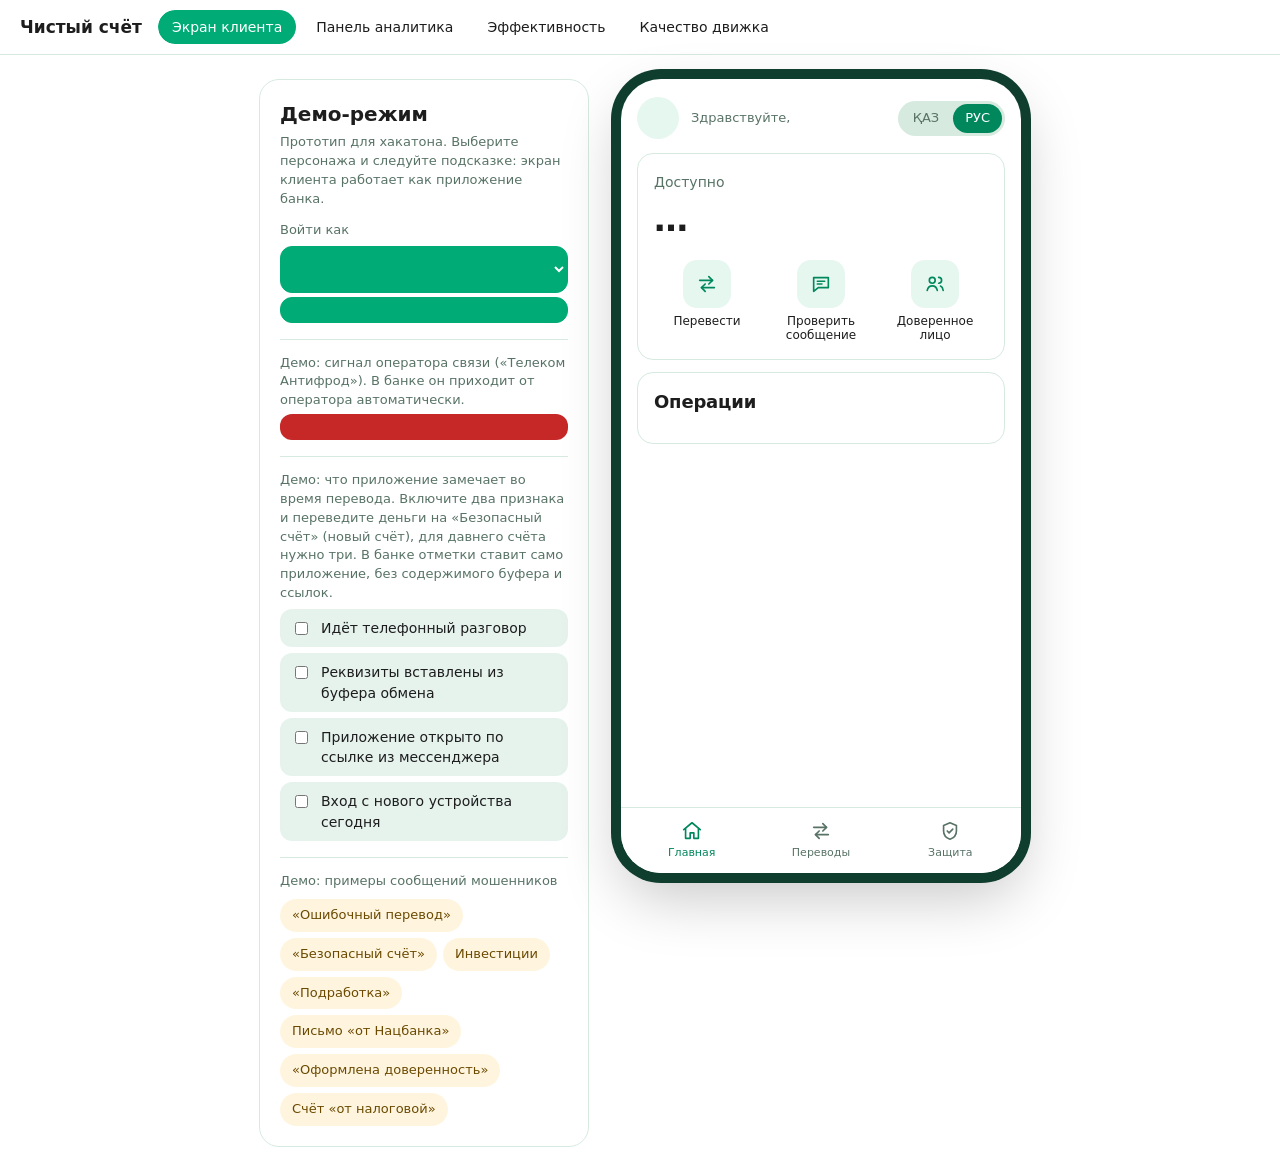
==== app/static/index.html @ 6f81eab6 "Хостинг: фоновое обновление демо-данных, HEAD /, без запроса значка вкладки - Демо-данные обновляютс" ====
<!DOCTYPE html>
<html lang="ru" id="html">
<head>
<meta charset="utf-8">
<meta name="viewport" content="width=device-width, initial-scale=1">
<link rel="icon" href="data:,">
<title>Чистый счёт</title>
<style>
  /* Цвета и формы как в приложении bcc.kz: светлый мятный фон, белые карточки, зелёный акцент. */
  :root { --bg:#fff; --card:#fff; --ink:#1d1d1e; --ink2:#00875c; --muted:#587366; --line:#d6eadf; --fill:#e6f3ed;
          --brand:#00ab75; --brand-ink:#00875c; --brand-bg:#e6f7f0;
          --warn:#c62828; --warn-bg:#fdeeee; --amber:#6b4a00; --amber-bg:#fff5df; --blue:#1f3a8a; --blue-bg:#eef2fd;
          --ok:#00875c; --ok-bg:#e6f7f0; }
  * { box-sizing:border-box; }
  body { margin:0; background:var(--bg); color:var(--ink);
         font:16px/1.45 "Roboto Flex", Roboto, "Segoe UI", system-ui, -apple-system, sans-serif;
         -webkit-font-smoothing:antialiased; }
  .phone { max-width:420px; margin:0 auto; min-height:100vh; padding:12px 16px 32px; }
  header { display:flex; justify-content:space-between; align-items:center; gap:12px; padding:6px 0 10px; }
  header b { font-size:20px; font-weight:700; letter-spacing:-.01em; color:var(--ink); white-space:nowrap; }
  select, input, button { font:inherit; color:inherit; }
  select, input { width:100%; padding:12px 14px; border:1px solid transparent; border-radius:12px; background:var(--fill); }
  select:focus, input:focus, textarea:focus { outline:none; border-color:var(--brand); background:#fff; }
  header select { width:auto; max-width:62%; padding:8px 12px; font-size:14px; font-weight:500; background:#fff; border-radius:20px; }
  .card { background:var(--card); border:1px solid #d6eadf; border-radius:16px; padding:16px; margin-bottom:12px; }
  .balance { font-size:32px; font-weight:700; letter-spacing:-.02em; font-variant-numeric:tabular-nums; margin:2px 0; }
  .muted { color:var(--muted); font-size:14px; }
  h2 { font-size:18px; font-weight:700; margin:0 0 12px; letter-spacing:-.01em; }
  label { display:block; font-size:13px; color:var(--muted); margin:12px 0 6px; }
  button { border:0; border-radius:12px; padding:13px 16px; font-weight:500; cursor:pointer; width:100%; }
  .primary { background:var(--brand); color:#fff; margin-top:14px; }
  .primary:hover { background:#009d6b; }
  .ghost { background:transparent; color:var(--muted); font-weight:500; }
  .row { display:flex; justify-content:space-between; gap:12px; padding:12px 0; border-top:1px solid var(--line); }
  .row:first-of-type { border-top:0; padding-top:4px; }
  .amt { font-variant-numeric:tabular-nums; white-space:nowrap; font-weight:600; }
  .in { color:var(--ok); }
  .tag { display:inline-block; font-size:12px; font-weight:500; padding:2px 8px; border-radius:6px; background:var(--fill); color:var(--muted); }
  .tag.held { background:var(--warn-bg); color:var(--warn); }
  .note { border-radius:12px; padding:12px 14px; font-size:14px; margin-top:12px; }
  .note.ok { background:var(--ok-bg); color:var(--ok); }
  .note.err { background:var(--warn-bg); color:var(--warn); }
  /* «Светофор получателя»: риск получателя до перевода. */
  .risk { display:flex; gap:10px; align-items:flex-start; border-radius:12px; padding:10px 12px; margin-top:8px; font-size:14px; }
  .risk i { flex:0 0 12px; width:12px; height:12px; border-radius:50%; background:currentColor; margin-top:4px; }
  .risk b { display:block; }
  .risk.red { background:var(--warn-bg); color:var(--warn); }
  .risk.yellow { background:var(--amber-bg); color:var(--amber); }
  .risk.green { background:var(--ok-bg); color:var(--ok); }
  .overlay { position:fixed; inset:0; background:rgba(10,48,36,.45); display:none; align-items:flex-end; justify-content:center; }
  .overlay.show { display:flex; }
  .sheet { background:#fff; width:100%; max-width:420px; border-radius:24px 24px 0 0; padding:10px 16px 16px; max-height:92vh; overflow:auto; }
  .sheet::before { content:""; display:block; width:36px; height:4px; border-radius:2px; background:var(--line); margin:0 auto 14px; }
  .sheet h2 { font-size:20px; color:var(--ink); }
  .sheet ul { padding-left:20px; margin:10px 0; }
  .sheet li { margin:6px 0; }
  .sheet .ghost { margin-top:4px; padding:11px 16px; }
  .law { background:var(--warn-bg); color:var(--warn); border-radius:12px; padding:12px 14px; font-size:14px; margin:12px 0; }
  .blocked h2 { font-size:18px; margin-top:4px; }
  .status { display:inline-block; font-size:12px; font-weight:500; padding:3px 10px; border-radius:6px;
            background:var(--warn-bg); color:var(--warn); margin-bottom:8px; }
  .status.review { background:var(--amber-bg); color:var(--amber); }
  .status.done { background:var(--ok-bg); color:var(--ok); }
  .doc { background:var(--fill); border-radius:12px; padding:10px 12px; margin-top:8px; font-size:14px; }
  .doc b { display:block; font-weight:500; }
  .doc input { border:0; padding:6px 0 0; background:none; }
  .doc .have { color:var(--ok); }
  textarea { width:100%; min-height:96px; padding:12px 14px; border:1px solid transparent; border-radius:12px; background:var(--fill);
             font:inherit; color:inherit; resize:vertical; }
  details { margin-top:10px; font-size:14px; }
  summary { cursor:pointer; color:var(--brand-ink); font-weight:500; }
  [hidden] { display:none !important; }
  button.link { width:auto; padding:0 4px; background:none; color:var(--brand-ink); font-weight:500; }
  button:disabled { opacity:.55; cursor:default; }
  .alert { background:var(--amber-bg); color:var(--amber); border-radius:16px; padding:16px; margin-bottom:12px; }
  .alert.hot { background:var(--warn-bg); color:var(--warn); }
  .alert h2 { color:inherit; font-size:17px; margin-bottom:6px; }
  .alert p { margin:6px 0; font-size:15px; }
  .alert .actions { display:flex; gap:8px; flex-wrap:wrap; margin-top:12px; }
  .alert .actions button { flex:1 1 150px; margin:0; }
  .soft { background:rgba(0,135,92,.09); color:inherit; }
  .card .soft, .demo .soft { background:var(--fill); color:var(--ink); }
  .tag.warn { background:var(--amber-bg); color:var(--amber); }
  .confirm { margin-top:6px; font-size:14px; }
  .confirm button { width:auto; padding:7px 12px; font-size:14px; margin:6px 6px 0 0; }
  .langs { display:flex; gap:2px; background:var(--line); border-radius:20px; padding:3px; }
  .langs button { width:auto; padding:5px 12px; font-size:13px; font-weight:500; border-radius:16px; background:none; color:var(--muted); }
  .langs button[aria-pressed="true"] { background:var(--ink2); color:#fff; }
  .demo { border:1px dashed #b9dccb; border-radius:16px; padding:14px; margin-top:4px; }
  .demo button { margin-top:8px; }
  .alert.call { background:var(--warn); color:#fff; }
  .top { display:flex; justify-content:space-between; align-items:center; gap:8px; margin:0 0 14px; }
  .top a { font-size:14px; color:var(--muted) !important; text-decoration:none; }
  .alert.guard { background:var(--blue-bg); color:var(--blue); }
  .alert.recruit { background:var(--warn-bg); color:var(--warn); }
  .alert ul { margin:6px 0; padding-left:20px; font-size:14px; }
  .cert { background:var(--ok-bg); color:var(--ok); }
  .cert h2 { color:inherit; }
  a.btn { display:block; text-align:center; text-decoration:none; border-radius:12px; padding:13px 16px; font-weight:500;
          background:var(--brand); color:#fff; margin-top:10px; }
  .guardian select { margin-top:6px; }
  .alert.cool { background:var(--amber-bg); color:var(--amber); }
  .msgres { border-radius:12px; padding:12px 14px; margin-top:12px; font-size:15px; }
  .msgres h3 { margin:0 0 6px; font-size:16px; }
  .msgres.danger { background:var(--warn-bg); color:var(--warn); }
  .msgres.caution { background:var(--amber-bg); color:var(--amber); }
  .msgres.none { background:var(--ok-bg); color:var(--ok); }
  .msgres ol, .msgres ul { margin:6px 0; padding-left:20px; }
  .msgres .hit { background:rgba(0,0,0,.08); border-radius:4px; padding:0 4px; }
  .examples { display:flex; flex-wrap:wrap; gap:6px; }
  .examples button { width:auto; padding:7px 12px; font-size:13px; margin:0; border-radius:20px; }
  .alert.done { background:var(--ok-bg); color:var(--ok); }
  .opt { display:flex; gap:10px; align-items:flex-start; color:var(--ink); font-size:15px; background:var(--fill);
         border:1px solid transparent; border-radius:12px; padding:12px; margin:8px 0; cursor:pointer; }
  .opt:has(input:checked) { border-color:var(--brand); background:#fff; }
  .opt input { width:auto; margin-top:4px; flex:none; accent-color:var(--brand); }
  .opt .muted { display:block; }
  .refund { background:var(--ok-bg); color:var(--ink); border-radius:12px; padding:12px 14px; margin:12px 0; font-size:14px; }
  .refund button { margin-top:10px; }
  #callToggle { background:var(--warn); color:#fff; }
  #callToggle:hover { background:#a91f1f; }
  .examples button.soft { background:var(--amber-bg); color:var(--amber); }
  .examples button.soft:hover { background:#ffeec2; }
  /* Раскладка: слева подсказки для показа, справа телефон с экраном клиента. */
  body { background:#fff; }
  .app { display:flex; gap:32px; justify-content:center; align-items:flex-start; padding:24px; }
  .demo-panel { width:330px; flex:none; position:sticky; top:24px; }
  .demo-toggle { display:none; }
  .demo-body { background:#fff; border:1px solid #d6eadf; border-radius:20px; padding:20px; }
  .demo-title { font-size:20px; font-weight:700; margin-bottom:4px; }
  .demo-body .muted { font-size:13px; }
  .demo-body p { margin:4px 0 0; }
  .hint { background:#00ab75; color:#fff; border:1px solid #00ab75; border-radius:12px; padding:12px 14px; font-size:14px; margin:10px 0 0; }
  .demo-body #who { background:#00ab75; color:#fff; border:1px solid #00ab75; font-weight:500; }
  .demo-body #who option { background:#fff; color:#1d1d1e; }
  .demo-sec { border-top:1px solid var(--line); margin-top:16px; padding-top:14px; }
  .demo-sec .opt { font-size:14px; padding:8px 10px; margin:6px 0 0; }
  .demo-links { display:flex; flex-wrap:wrap; gap:6px 16px; border-top:1px solid var(--line); margin-top:16px; padding-top:14px; }
  .demo-links a { color:var(--brand-ink); font-size:14px; font-weight:500; text-decoration:none; }
  .device { position:relative; width:400px; flex:none; height:min(860px, calc(100vh - 106px)); background:var(--bg);
            border-radius:40px; box-shadow:0 0 0 10px #0f3d2e, 0 24px 60px rgba(0,0,0,.22); overflow:hidden;
            display:flex; flex-direction:column; }
  .screen { flex:1; overflow-y:auto; padding:18px 16px 24px; scrollbar-width:none; }
  .screen::-webkit-scrollbar { display:none; }
  .hello { display:flex; align-items:center; gap:12px; padding:0 0 14px; }
  .avatar { width:42px; height:42px; flex:none; border-radius:50%; background:var(--brand-bg); color:var(--brand-ink);
            display:flex; align-items:center; justify-content:center; font-weight:700; font-size:18px; }
  .hello .who { flex:1; min-width:0; line-height:1.25; }
  .hello .who .muted { font-size:13px; }
  .hello .who b { display:block; font-size:18px; white-space:nowrap; overflow:hidden; text-overflow:ellipsis; }
  .hero { padding:18px 16px 16px; }
  .hero .balance { font-size:34px; }
  .quick { display:grid; grid-template-columns:repeat(3, 1fr); gap:8px; margin-top:16px; }
  .quick button { background:none; padding:0; display:flex; flex-direction:column; align-items:center; gap:6px;
                  font-size:12px; font-weight:500; color:var(--ink); line-height:1.2; }
  .quick .ic { width:48px; height:48px; border-radius:14px; background:var(--brand-bg); color:var(--brand-ink);
               display:flex; align-items:center; justify-content:center; }
  .quick button:hover .ic { background:#d5f1e6; }
  svg.i { width:22px; height:22px; fill:none; stroke:currentColor; stroke-width:1.8; stroke-linecap:round; stroke-linejoin:round; }
  .tabbar { display:flex; background:#fff; border-top:1px solid var(--line); padding:6px 6px 12px; flex:none; }
  .tabbar button { flex:1; background:none; padding:6px 0 0; display:flex; flex-direction:column; align-items:center; gap:3px;
                   font-size:11px; font-weight:500; color:var(--muted); border-radius:0; }
  .tabbar button[aria-current="true"] { color:var(--brand-ink); }
  .toast { position:absolute; left:12px; right:12px; bottom:76px; z-index:5; pointer-events:none; }
  .toast .note { margin:0; box-shadow:0 8px 24px rgba(0,0,0,.14); pointer-events:auto; cursor:pointer; }
  .toast .note.ok { background:#0f3d2e; color:#fff; }
  .toast .note.err { background:#fff; color:var(--warn); border:1px solid #f6caca; }
  .overlay { position:absolute; z-index:10; }
  /* Окно остановки не выше рамки телефона: иначе его верх с заголовком обрезался и до него нельзя было долистать. */
  .sheet { max-width:none; max-height:92%; }
  .row { align-items:flex-start; }
  .row .ico { width:36px; height:36px; flex:none; border-radius:50%; background:var(--fill); color:var(--muted);
              display:flex; align-items:center; justify-content:center; }
  .row .ico.in { background:var(--brand-bg); color:var(--brand-ink); }
  .row .ico svg.i { width:18px; height:18px; }
  .row .body { flex:1; min-width:0; }
  .row .body .tag { margin-top:4px; }
  .pane-title { font-size:22px; font-weight:700; margin:2px 0 14px; }
  /* Вкладки «Переводы» и «Защита» — аккордеон: открыта одна карточка, у остальных видны заголовок и строка о том, что внутри. */
  .acc { background:#fff; border:1px solid #d6eadf; border-radius:16px; margin-bottom:12px; }
  .acc:not(:has(> .acc-item > .card:not([hidden]))) { display:none; }
  .acc-item + .acc-item { border-top:1px solid var(--line); }
  .acc-item:has(> .card[hidden]) { display:none; }
  .acc-item:has(> .card[hidden]) + .acc-item { border-top:0; }
  .acc-head { display:flex; align-items:center; gap:12px; background:none; border-radius:16px; padding:14px 16px; text-align:left; color:var(--ink); font-weight:400; }
  .acc-head > span { flex:1; min-width:0; }
  .acc-head b { display:block; font-size:16px; font-weight:700; }
  .acc-head .muted { display:block; font-size:13px; margin-top:2px; }
  .acc-head:hover b { color:var(--brand-ink); }
  .acc-head::after { content:""; flex:none; width:8px; height:8px; margin-right:4px; border-right:2px solid var(--muted); border-bottom:2px solid var(--muted); transform:rotate(-45deg); transition:transform .15s; }
  .acc-item.open > .acc-head::after { transform:rotate(45deg); }
  .acc-item:not(.open) > .card { display:none; }
  .acc .card { background:none; border:0; border-radius:0; margin:0; padding:0 16px 16px; }
  .acc .card > h2:first-child { display:none; }
  .acc .card > h2:first-child + * { margin-top:0; }
  @media (max-width:860px) {
    body { background:var(--bg); }
    .app { display:block; padding:0; }
    .demo-panel { width:auto; position:static; padding:10px 12px 0; }
    .demo-toggle { display:flex; justify-content:space-between; align-items:center; width:100%; background:#0f3d2e; color:#fff;
                   border-radius:12px; padding:11px 14px; font-size:14px; }
    .demo-toggle::after { content:"▾"; }
    .demo-panel.open .demo-toggle::after { content:"▴"; }
    .demo-body { display:none; margin-top:8px; }
    .demo-panel.open .demo-body { display:block; }
    .device { width:auto; height:calc(100dvh - 196px); min-height:520px; border-radius:0; box-shadow:none; margin-top:10px; }
  }
  /* Общее верхнее меню: четыре страницы проекта, текущая выделена. */
  .topbar { display:flex; justify-content:flex-start; align-items:center; gap:16px; flex-wrap:wrap; padding:10px 20px; background:#fff; border-bottom:1px solid #d6eadf; }
  .topbar .brand { font-weight:700; font-size:17px; color:#1d1d1e; text-decoration:none; white-space:nowrap; }
  .pages { display:flex; gap:6px; background:none; border-radius:20px; padding:0; overflow-x:auto; scrollbar-width:none; }
  .pages::-webkit-scrollbar { display:none; }
  .pages a { padding:7px 14px; border-radius:17px; border:0; background:none; font-size:14px; font-weight:500; color:#1d1d1e; text-decoration:none; white-space:nowrap; margin:0; }
  .pages a:hover { background:#e6f7f0; }
  .pages a[aria-current="page"] { background:#00ab75; color:#fff; }
  .topbar .tools { margin-left:auto; display:flex; gap:8px; }
  @media (max-width:700px) {
    .topbar { padding:10px 12px; gap:8px 10px; }
    .pages { order:3; width:100%; display:grid; grid-template-columns:1fr 1fr; }
    .pages a { text-align:center; padding:7px 8px; border-radius:11px; }
  }
</style>
</head>
<body>
<header class="topbar"><a class="brand" href="/" data-t="app">Чистый счёт</a>
  <nav class="pages" aria-label="Страницы проекта"><a href="/client" aria-current="page" data-t="navClient">Экран клиента</a><a href="/analyst" data-t="navStaff">Панель аналитика</a><a href="/analyst/stats" data-t="navStats">Эффективность</a><a href="/quality" data-t="navQuality">Качество движка</a></nav></header>
<div class="app">
  <aside class="demo-panel" id="demoPanel">
    <button class="demo-toggle" id="demoToggle" data-t="demoToggle"></button>
    <div class="demo-body">
      <div class="demo-title" data-t="demoTitle"></div>
      <p class="muted" data-t="demoIntro"></p>
      <label for="who" data-t="who"></label>
      <select id="who"></select>
      <p class="hint" id="personaHint"></p>
      <div class="demo-sec">
        <div class="muted" data-t="demoH"></div>
        <button class="soft" id="callToggle"></button>
      </div>
      <div class="demo-sec">
        <div class="muted" data-t="demoSessH"></div>
        <label class="opt"><input type="checkbox" data-sess="on_call"><span data-t="sessCall"></span></label>
        <label class="opt"><input type="checkbox" data-sess="pasted"><span data-t="sessPaste"></span></label>
        <label class="opt"><input type="checkbox" data-sess="from_link"><span data-t="sessLink"></span></label>
        <label class="opt"><input type="checkbox" data-sess="new_device"><span data-t="sessDevice"></span></label>
      </div>
      <div class="demo-sec">
        <div class="muted" data-t="demoMsgH"></div>
        <div class="examples" style="margin-top:8px">
          <button class="soft" data-example="mistaken" data-t="exMistaken"></button>
          <button class="soft" data-example="safe" data-t="exSafe"></button>
          <button class="soft" data-example="invest" data-t="exInvest"></button>
          <button class="soft" data-example="job" data-t="exJob"></button>
          <button class="soft" data-example="letter" data-t="exLetter"></button>
          <button class="soft" data-example="alert" data-t="exAlert"></button>
          <button class="soft" data-example="invoice" data-t="exInvoice"></button>
        </div>
      </div>
    </div>
  </aside>

  <div class="device">
    <div class="screen" id="screen">
      <header class="hello">
        <div class="avatar" id="avatar" aria-hidden="true"></div>
        <div class="who"><div class="muted" data-t="hello"></div><b id="meName"></b></div>
        <div class="langs" role="group" aria-label="Тіл / Язык">
          <button data-lang="kk">ҚАЗ</button><button data-lang="ru">РУС</button>
        </div>
      </header>

      <section data-pane="home">
        <div class="card hero">
          <div class="muted" data-t="available"></div>
          <div class="balance" id="balance">…</div>
          <div class="muted" id="heldLine"></div>
          <div class="muted" id="bizLine"></div>
          <div class="quick">
            <button data-go="pay"><span class="ic"><svg class="i" viewBox="0 0 24 24"><path d="M4 8h14"/><path d="m14 4 4 4-4 4"/><path d="M20 16H6"/><path d="m10 12-4 4 4 4"/></svg></span><span data-t="qaPay"></span></button>
            <button data-go="safe" data-focus="msgCard"><span class="ic"><svg class="i" viewBox="0 0 24 24"><path d="M4 5h16v11H9l-5 4z"/><path d="M8 9h8"/><path d="M8 12h5"/></svg></span><span data-t="qaMsg"></span></button>
            <button data-go="safe" data-focus="guardianCard"><span class="ic"><svg class="i" viewBox="0 0 24 24"><circle cx="9" cy="8" r="3.2"/><path d="M3.5 19c.6-3 2.8-5 5.5-5s4.9 2 5.5 5"/><path d="M16 4.8a3.2 3.2 0 0 1 0 6.4"/><path d="M18 14.3c1.5.7 2.6 2.3 2.9 4.7"/></svg></span><span data-t="qaGuard"></span></button>
          </div>
        </div>

        <div id="callAlert"></div>
        <div id="coolAlerts"></div>
        <div id="cashAlerts"></div>
        <div id="loanCard"></div>
        <div id="rentalCard"></div>
        <div id="casinoCard"></div>
        <div id="idCards"></div>
        <div id="guardAlerts"></div>
        <div id="guardSafe"></div>
        <div id="alerts"></div>
        <div id="compCards"></div>
        <div class="card cert" id="certCard" hidden></div>
        <div class="card blocked" id="blockCard" hidden></div>

        <div class="card">
          <h2 data-t="opsH"></h2>
          <div id="feed"></div>
        </div>
      </section>

      <section data-pane="pay" hidden>
        <div class="pane-title" data-t="tabPay"></div>
        <div class="card muted" id="payBlocked" data-t="payBlocked" hidden></div>
        <div class="acc">
        <div class="acc-item open">
        <button class="acc-head" aria-expanded="true"><span><b data-t="transferH"></b><span class="muted" data-t="accTransfer"></span></span></button>
        <div class="card" id="transferCard">
          <label for="to" data-t="to" style="margin-top:0"></label>
          <select id="to"></select>
          <div id="recipientNote"></div>
          <label for="amount" data-t="amount"></label>
          <input id="amount" type="number" min="1" step="1" inputmode="numeric" placeholder="0">
          <button class="primary" id="send" data-t="send"></button>
        </div>
        </div>
        <div class="acc-item">
        <button class="acc-head" aria-expanded="false"><span><b data-t="qrH"></b><span class="muted" data-t="accQr"></span></span></button>
        <div class="card" id="qrCard">
          <h2 data-t="qrH"></h2>
          <p class="muted" data-t="qrAbout" style="margin-top:0"></p>
          <div class="muted" data-t="qrDemo"></div>
          <div class="examples" style="margin-top:8px">
            <button class="soft" data-qr="parking" data-t="qrParking"></button>
            <button class="soft" data-qr="shop" data-t="qrShop"></button>
            <button class="soft" data-qr="cafe" data-t="qrCafe"></button>
          </div>
          <div id="qrResult"></div>
        </div>
        </div>
        <div class="acc-item">
        <button class="acc-head" aria-expanded="false"><span><b data-t="cashH"></b><span class="muted" data-t="accCash"></span></span></button>
        <div class="card" id="cashCard">
          <h2 data-t="cashH"></h2>
          <p class="muted" data-t="cashAbout" style="margin-top:0"></p>
          <label for="cashAmount" data-t="amount"></label>
          <input id="cashAmount" type="number" min="1000" step="1000" inputmode="numeric" placeholder="0">
          <button class="primary" id="cashScan" data-t="cashScan"></button>
          <div id="cashState" style="margin-top:12px"></div>
        </div>
        </div>
        </div>
      </section>

      <section data-pane="safe" hidden>
        <div class="pane-title" data-t="tabSafe"></div>
        <div class="acc">
        <div class="acc-item open">
        <button class="acc-head" aria-expanded="true"><span><b data-t="safeH"></b><span class="muted" data-t="accSafe"></span></span></button>
        <div class="card" id="safeCard"></div>
        </div>
        <div class="acc-item">
        <button class="acc-head" aria-expanded="false"><span><b data-t="msgH"></b><span class="muted" data-t="accMsg"></span></span></button>
        <div class="card" id="msgCard">
          <h2 data-t="msgH"></h2>
          <label for="msgText" data-t="msgLabel" style="margin-top:0"></label>
          <textarea id="msgText" maxlength="4000"></textarea>
          <button class="primary" id="msgCheck" data-t="msgCheck"></button>
          <div id="msgResult"></div>
        </div>
        </div>
        <div class="acc-item">
        <button class="acc-head" aria-expanded="false"><span><b data-t="trH"></b><span class="muted" data-t="accTrainer"></span></span></button>
        <div class="card" id="trainerCard"></div>
        </div>
        <div class="acc-item">
        <button class="acc-head" aria-expanded="false"><span><b data-t="guardianH"></b><span class="muted" data-t="accGuard"></span></span></button>
        <div class="card guardian" id="guardianCard"></div>
        </div>
        <div class="acc-item">
        <button class="acc-head" aria-expanded="false"><span><b data-t="srH"></b><span class="muted" data-t="accSelf"></span></span></button>
        <div class="card" id="selfCard" hidden></div>
        </div>
        <div class="acc-item">
        <button class="acc-head" aria-expanded="false"><span><b data-t="accessH"></b><span class="muted" data-t="accAccess"></span></span></button>
        <div class="card" id="accessCard"></div>
        </div>
        </div>
      </section>
    </div>

    <div class="toast" id="note" aria-live="polite"></div>

    <nav class="tabbar">
      <button data-go="home" aria-current="true"><svg class="i" viewBox="0 0 24 24"><path d="M3 10.5 12 3l9 7.5"/><path d="M5 9.5V20h5v-6h4v6h5V9.5"/></svg><span data-t="tabHome"></span></button>
      <button data-go="pay"><svg class="i" viewBox="0 0 24 24"><path d="M4 8h14"/><path d="m14 4 4 4-4 4"/><path d="M20 16H6"/><path d="m10 12-4 4 4 4"/></svg><span data-t="tabPay"></span></button>
      <button data-go="safe"><svg class="i" viewBox="0 0 24 24"><path d="M12 3 5 6v6c0 4.2 3 7.6 7 9 4-1.4 7-4.8 7-9V6z"/><path d="m9 12 2 2 4-4"/></svg><span data-t="tabSafe"></span></button>
    </nav>

    <div class="overlay" id="overlay" role="dialog" aria-modal="true" aria-labelledby="stopTitle">
      <div class="sheet">
        <h2 id="stopTitle" data-t="stopTitle"></h2>
        <p id="stopText"></p>
        <ul id="reasons"></ul>
        <p id="stopGuardian" class="muted"></p>
        <div class="law" id="law" data-t="law"></div>
        <button class="primary" id="ret"></button>
        <button class="primary" id="repayLoan"></button>
        <button class="primary" id="withdraw" data-t="withdraw"></button>
        <button class="ghost" id="insist" data-t="insist"></button>
        <button class="ghost" id="later" data-t="later"></button>
      </div>
    </div>
  </div>
</div>

<script>
// Тексты экрана на русском и казахском. Казахский стоит вычитать носителю языка перед показом.
const T = {
  app: ['Чистый счёт', 'Таза шот'],
  hello: ['Здравствуйте,', 'Сәлеметсіз бе,'],
  navClient: ['Экран клиента', 'Клиент экраны'],
  navStaff: ['Панель аналитика', 'Талдаушы панелі'],
  navStats: ['Эффективность', 'Тиімділік'],
  navQuality: ['Качество движка', 'Жүйе сапасы'],
  tabHome: ['Главная', 'Басты бет'],
  tabPay: ['Переводы', 'Аударымдар'],
  tabSafe: ['Защита', 'Қорғау'],
  qaPay: ['Перевести', 'Аудару'],
  qaMsg: ['Проверить сообщение', 'Хабарламаны тексеру'],
  qaGuard: ['Доверенное лицо', 'Сенімді адам'],
  payBlocked: ['Пока операции по счёту приостановлены, переводы недоступны. Что делать, написано на главной.',
               'Шот бойынша операциялар тоқтатылған кезде аударым жасау мүмкін емес. Не істеу керегі басты бетте жазылған.'],
  demoToggle: ['Демо: кем войти и что попробовать', 'Демо: кім ретінде кіріп, не істеп көру'],
  demoTitle: ['Демо-режим', 'Демо-режим'],
  demoIntro: ['Прототип для хакатона. Выберите персонажа и следуйте подсказке: экран клиента работает как приложение банка.',
              'Хакатонға арналған прототип. Кейіпкерді таңдап, кеңесті орындаңыз: клиент экраны банк қосымшасы сияқты жұмыс істейді.'],
  statsLink: ['Эффективность системы', 'Жүйенің тиімділігі'],
  hint_1001: ['20 минут назад пришло 150 000 ₸ от незнакомца. Попробуйте переслать их на «Карту для возврата» во вкладке «Переводы» или вернуть отправителю с главной. Или снимите их наличными («Переводы» → «Снять наличные без карты»): банкомат попросит проверку по лицу.',
              '20 минут бұрын бейтаныс адамнан 150 000 ₸ келді. Оны «Аударымдар» бөлімінде «қайтаруға арналған картаға» жіберіп көріңіз немесе басты беттен жіберушіге қайтарыңыз. Немесе оны қолма-қол алып көріңіз («Аударымдар» → «Картасыз қолма-қол ақша алу»): банкомат бет-әлпет бойынша тексеруді сұрайды.'],
  hint_1002: ['Отправил Айдане 150 000 ₸. В операциях можно нажать «Это были мошенники?» у этого перевода.',
              'Айданаға 150 000 ₸ жіберді. Операцияларда осы аударымның астындағы «Бұл алаяқтар ма еді?» түймесін басуға болады.'],
  hint_1003: ['Карта дроппера, счёту 6 дней. После жалобы Гульнар счёт приостанавливается целиком.',
              'Дроппердің картасы, шотқа 6 күн. Гүлнардың шағымынан кейін шот толық тоқтатылады.'],
  hint_1004: ['Айдана — её доверенное лицо. Включите сигнал звонка ниже и переведите деньги на «Безопасный счёт». Или переведите новому получателю 120 000 ₸: перевод уйдёт через час. Сбережения 1 500 000 ₸ лежат в «Сейфе» (вкладка «Защита»): попробуйте перевести 1 000 000 ₸. Со звонком снимите 120 000 ₸ наличными: снятие отложится на час, а Айдана сможет его отменить.',
              'Айдана — оның сенімді адамы. Төмендегі қоңырау сигналын қосып, «Қауіпсіз шотқа» ақша аударыңыз. Немесе жаңа алушыға 120 000 ₸ аударыңыз: аударым бір сағаттан кейін кетеді. 1 500 000 ₸ жинақ «Сейфте» жатыр («Қорғау» бөлімі): 1 000 000 ₸ аударып көріңіз. Қоңырау кезінде 120 000 ₸ қолма-қол алыңыз: ақша алу бір сағатқа кейінге қалады, ал Айдана оны болдырмай алады.'],
  hint_1005: ['Переслал 195 000 ₸ «по ошибке» на чужую карту. Сначала войдите как Гульнар и пожалуйтесь, потом вернитесь сюда: заморожена только спорная сумма.',
              '195 000 ₸ «қателесіп» бөтен картаға жіберді. Алдымен Гүлнар ретінде кіріп шағым беріңіз, сосын осында оралыңыз: тек даулы сома бұғатталған.'],
  hint_1006: ['Купила телефон у Данияра и попала на мошенников. В операциях нажмите «Это были мошенники?» у перевода 200 000 ₸.',
              'Даниярдан телефон сатып алып, алаяқтарға алданды. Операцияларда 200 000 ₸ аударымының астындағы «Бұл алаяқтар ма еді?» түймесін басыңыз.'],
  hint_1007: ['Счёту 12 дней, четыре пересылки чужих денег. Пример организатора в панели сотрудника.',
              'Шотқа 12 күн, бөтен ақшаны төрт рет жіберген. Қызметкер панеліндегі ұйымдастырушы мысалы.'],
  hint_1008: ['Лжеинвестиционная платформа из «чёрного» списка Антифрод-центра: перевести ей нельзя.',
              'Антифрод-орталықтың «қара» тізіміндегі жалған инвестиция платформасы: оған аударуға болмайды.'],
  hint_1009: ['Счёт, на который мошенник просит перевести деньги во время звонка. Попробуйте перевод сюда от Мамы.',
              'Қоңырау кезінде алаяқ ақша аударуды сұрайтын шот. Анамнан осында аударып көріңіз.'],
  hint_1010: ['Нашёл «подработку»: за два дня деньги от трёх незнакомцев. На главной — предупреждение о вербовке.',
              '«Қосымша жұмыс» тапты: екі күнде үш бейтаныс адамнан ақша келді. Басты бетте дропперлікке тарту туралы ескерту бар.'],
  hint_1011: ['Давний поставщик Данияра: ему Данияр может платить даже при заморозке спорной суммы.',
              'Даниярдың тұрақты жеткізушісі: даулы сома бұғатталса да, Данияр оған төлей алады.'],
  hint_1012: ['Отдал карту «работодателю». Во вкладке «Защита» может сам сообщить банку, что его втянули в схему.',
              'Картасын «жұмыс берушіге» берді. «Қорғау» бөлімінде схемаға тартылғанын банкке өзі хабарлай алады.'],
  hint_1013: ['40 минут назад взял кредит 800 000 ₸: «служба безопасности банка» сказала, что так он отменит чужую заявку. Переведите эти деньги на «Безопасный счёт» — перевод остановится. Кредит можно вернуть банку с главной.',
              '40 минут бұрын 800 000 ₸ несие алды: «банктің қауіпсіздік қызметі» осылай бөтен өтінімнің күшін жоятынын айтты. Бұл ақшаны «Қауіпсіз шотқа» аударыңыз — аударым тоқтайды. Несиені басты беттен банкке қайтаруға болады.'],
  hint_1014: ['Полгода назад торговал одеждой, потом ИП «спал». Три дня назад за процент передал доступ к счёту: деньги семи незнакомых людей сразу ушли на карты частных лиц. Переведите 150 000 ₸ на «Карту для возврата» — перевод остановится. Сотрудник видит счёт во вкладке «Аренда ИП».',
              'Жарты жыл бұрын киім сатқан, сосын ЖК «ұйықтап» қалды. Үш күн бұрын пайызға шотқа кіруді беріп қойды: жеті бейтаныс адамның ақшасы бірден жеке тұлғалардың картасына кетті. «Қайтаруға арналған картаға» 150 000 ₸ аударыңыз — аударым тоқтайды. Қызметкер шотты «ЖК-ны жалға беру» бөлімінде көреді.'],
  hint_1015: ['Честный магазин: за неделю заплатили 14 новых покупателей, деньги уходят поставщику. Это не «аренда ИП»: предупреждений нет. Заплатите поставщику (Оптовый склад) — перевод пройдёт.',
              'Адал дүкен: бір аптада 14 жаңа сатып алушы төледі, ақша жеткізушіге кетеді. Бұл «ЖК-ны жалға беру» емес: ескерту жоқ. Жеткізушіге (Көтерме қойма) төлеңіз — аударым өтеді.'],
  hint_1018: ['Купила билеты у Армана, а он переслал деньги «по ошибке» на карту в другом банке. В операциях нажмите «Это были мошенники?» у перевода 90 000 ₸: банк заморозит то, что осталось у Армана, и отправит запрос в Банк «Б» через Антифрод-центр.',
              'Армантан билет сатып алды, ал ол ақшаны «қателесіп» басқа банктегі картаға жіберді. Операцияларда 90 000 ₸ аударымының астындағы «Бұл алаяқтар ма еді?» түймесін басыңыз: банк Арманда қалғанын бұғаттап, Антифрод-орталық арқылы «Б» Банкіне сұраныс жібереді.'],
  hint_1019: ['Переслал 88 000 ₸ «по ошибке» на карту в другом банке. Сначала войдите как Сауле и пожалуйтесь; ответ Банка «Б» сотрудник имитирует во вкладке «Другие банки».',
              '88 000 ₸ «қателесіп» басқа банктегі картаға жіберді. Алдымен Сәуле ретінде кіріп шағым беріңіз; «Б» Банкінің жауабын қызметкер «Басқа банктер» бөлімінде имитациялайды.'],
  hint_1020: ['Получила 140 000 ₸ из другого банка и переслала их на «Карту для возврата». Во вкладке «Другие банки» сотрудник имитирует запрос Банка «Б»: система сама пройдёт цепочку в нашем банке и ответит.',
              'Басқа банктен 140 000 ₸ алып, оны «қайтаруға арналған картаға» жіберді. «Басқа банктер» бөлімінде қызметкер «Б» Банкінің сұранысын имитациялайды: жүйе біздің банктегі тізбекті өзі тексеріп, жауап береді.'],
  hint_1021: ['Согласился «принимать платежи» за 3%: за четыре дня 20 незнакомых людей прислали мелкие суммы, семерым из них ушли «выигрыши». На главной — предупреждение. Переведите 25 000 ₸ Гульнар — выплата остановится. У сотрудника — во вкладке «Сети».',
              '3%-ға «төлем қабылдауға» келісті: төрт күнде 20 бейтаныс адам шағын сомалар жіберді, олардың жетеуіне «ұтыс» кетті. Басты бетте — ескерту. Гүлнарға 25 000 ₸ аударыңыз — төлем тоқтайды. Қызметкерде — «Желілер» бөлімінде.'],
  hint_1022: ['На имя Венеры по её данным и поддельному видео удалённо открыли второй счёт, через него уже прошли деньги незнакомых людей. На главной — вопрос «Вы открывали этот счёт?». Нажмите «Это не я»: счёт приостановится, Венера получит подтверждение для полиции и суда. Во вкладке «Защита» видно, кто из банка открывал её данные.',
              'Венераның атына оның деректері мен жалған бейне арқылы қашықтан екінші шот ашылды, ол арқылы бейтаныс адамдардың ақшасы өтіп те үлгерді. Басты бетте — «Бұл шотты сіз аштыңыз ба?» деген сұрақ. «Бұл мен емеспін» батырмасын басыңыз: шот тоқтатылады, Венера полиция мен сотқа арналған растау алады. «Қорғау» бөлімінде банктен кім оның деректерін ашқаны көрінеді.'],
  policeAbout: ['Подайте заявление в полицию: без согласия владельца счёта банк может вернуть замороженные деньги только по решению следствия или суда. Текст уже готов: даты, сумма, номер обращения в банк.',
                'Полицияға арыз беріңіз: шот иесінің келісімінсіз банк бұғатталған ақшаны тек тергеу немесе сот шешімі бойынша қайтара алады. Мәтін дайын: күндер, сома, банкке өтініш нөмірі.'],
  policeOpen: ['Заявление в полицию', 'Полицияға арыз'],
  grpProtect: ['Защита от мошенников', 'Алаяқтардан қорғау'],
  grpVictims: ['Пострадавшие', 'Зардап шеккендер'],
  grpUnwitting: ['Невольные участники и вербовка', 'Байқаусыз қатысушылар және тарту'],
  grpFraud: ['Счета мошенников', 'Алаяқтардың шоттары'],
  grpBiz: ['Бизнес', 'Бизнес'],
  grpOther: ['Другие', 'Басқалар'],
  riskRed: ['Высокий риск', 'Жоғары тәуекел'],
  riskYellow: ['Будьте внимательны', 'Абай болыңыз'],
  riskGreen: ['Риск низкий', 'Тәуекел төмен'],
  who: ['Войти как', 'Кім ретінде кіру'],
  analystLink: ['Панель аналитика банка', 'Банк талдаушысының панелі'],
  available: ['Доступно', 'Қолжетімді'],
  heldLine: ['Ещё {m} на паузе до решения по остановленному переводу', 'Тағы {m} тоқтатылған аударым бойынша шешім шыққанша кідіртілген'],
  transferH: ['Перевод', 'Аударым'],
  to: ['Кому', 'Кімге'],
  amount: ['Сумма, ₸', 'Сомасы, ₸'],
  send: ['Перевести', 'Аудару'],
  opsH: ['Операции', 'Операциялар'],
  noOps: ['Операций пока нет', 'Әзірге операция жоқ'],
  stopTitle: ['Мы остановили этот перевод', 'Біз бұл аударымды тоқтаттық'],
  stopText: ['Похоже на схему «ошибочный перевод»: вам прислали чужие деньги и просят переслать их третьему лицу.',
             'Бұл «қате аударым» схемасына ұқсайды: сізге бөтен ақша жіберіп, оны үшінші тұлғаға аударуды сұрап отыр.'],
  law: ['Если переслать эти деньги дальше, вас могут посчитать дроппером: счёт заблокируют, а по статье 232-1 УК РК грозит до семи лет.',
        'Бұл ақшаны әрі қарай аударсаңыз, сізді дроппер деп тануы мүмкін: шотыңыз бұғатталады, ал ҚР ҚК 232-1-бабы бойынша жеті жылға дейін жаза қарастырылған.'],
  ret: ['Вернуть {m} отправителю', '{m} сомасын жіберушіге қайтару'],
  insist: ['Всё равно хочу перевести', 'Бәрібір аударғым келеді'],
  stopTextCall: ['Вам сейчас звонят с номера, который оператор связи пометил как подозрительный, и вы переводите деньги новому получателю. Так работают мошенники: «служба безопасности банка», «безопасный счёт», «следователь».',
                 'Сізге қазір байланыс операторы күдікті деп белгілеген нөмірден қоңырау шалып жатыр, ал сіз жаңа алушыға ақша аударып жатырсыз. Алаяқтар осылай әрекет етеді: «банктің қауіпсіздік қызметі», «қауіпсіз шот», «тергеуші».'],
  stopTextGrey: ['Получатель есть в списке подозрительных счетов Антифрод-центра Нацбанка. Банк остановил перевод, чтобы вы могли ещё раз всё проверить.',
                 'Алушы Ұлттық банктің Антифрод-орталығының күдікті шоттар тізімінде бар. Банк бәрін қайта тексеруіңіз үшін аударымды тоқтатты.'],
  withdraw: ['Отменить перевод, деньги останутся у меня', 'Аударымды болдырмау, ақша өзімде қалады'],
  withdrawOk: ['Перевод отменён, деньги остались на вашем счёте.', 'Аударым болдырылмады, ақша шотыңызда қалды.'],
  tagWithdrawn: ['отменён вами', 'өзіңіз болдырмадыңыз'],
  callH: ['Вам звонят с подозрительного номера', 'Сізге күдікті нөмірден қоңырау шалып жатыр'],
  callText: ['Номер {n} оператор связи пометил как подозрительный. Банк никогда не просит переводить деньги на «безопасный счёт», называть коды или ставить приложения. Положите трубку и перезвоните в банк сами.',
             '{n} нөмірін байланыс операторы күдікті деп белгіледі. Банк ешқашан ақшаны «қауіпсіз шотқа» аударуды, кодтарды айтуды немесе қосымша орнатуды сұрамайды. Телефонды қойып, банкке өзіңіз қоңырау шалыңыз.'],
  demoH: ['Демо: сигнал оператора связи («Телеком Антифрод»). В банке он приходит от оператора автоматически.',
          'Демо: байланыс операторының сигналы («Телеком Антифрод»). Банкте ол оператордан автоматты түрде келеді.'],
  demoSessH: ['Демо: что приложение замечает во время перевода. Включите два признака и переведите деньги на «Безопасный счёт» (новый счёт), для давнего счёта нужно три. В банке отметки ставит само приложение, без содержимого буфера и ссылок.',
              'Демо: аударым кезінде қосымша не байқайды. Екі белгіні қосып, «Қауіпсіз шотқа» (жаңа шот) ақша аударыңыз, ескі шот үшін үшеуі керек. Банкте белгілерді қосымшаның өзі қояды, буфер мен сілтемелердің мазмұнынсыз.'],
  sessCall: ['Идёт телефонный разговор', 'Телефонмен сөйлесу жүріп жатыр'],
  sessPaste: ['Реквизиты вставлены из буфера обмена', 'Деректемелер алмасу буферінен қойылды'],
  sessLink: ['Приложение открыто по ссылке из мессенджера', 'Қосымша мессенджердегі сілтеме арқылы ашылды'],
  sessDevice: ['Вход с нового устройства сегодня', 'Бүгін жаңа құрылғыдан кіру'],
  stopTextDictation: ['Похоже, вам диктуют перевод: пока вы переводите деньги новому получателю, идёт разговор, реквизиты вставлены из сообщения или приложение открыто по чужой ссылке. Так мошенники ведут человека по шагам. Положите трубку и проверьте, кому вы переводите.',
                      'Сізге аударымды айтып тұрған сияқты: жаңа алушыға ақша аударып жатқанда сөйлесу жүріп жатыр, деректемелер хабарламадан қойылған немесе қосымша бөтен сілтеме арқылы ашылған. Алаяқтар адамды осылай қадам-қадаммен жетелейді. Телефонды қойып, кімге аударып жатқаныңызды тексеріңіз.'],
  guardKindDictation: ['Похоже, перевод диктуют: во время перевода шёл разговор, реквизиты вставлены из сообщения. Деньги уходят на новый счёт.',
                       'Аударымды айтып тұрған сияқты: аударым кезінде сөйлесу жүрді, деректемелер хабарламадан қойылды. Ақша жаңа шотқа кетіп жатыр.'],
  demoCallOn: ['Имитировать звонок с подозрительного номера', 'Күдікті нөмірден қоңырауды имитациялау'],
  demoCallOff: ['Завершить звонок', 'Қоңырауды аяқтау'],
  later: ['Решу позже: перевод останется на паузе', 'Кейін шешемін: аударым кідіртілген күйде қалады'],
  requestError: ['Ошибка запроса', 'Сұраныс қатесі'],
  blockedH: ['Операции по счёту приостановлены', 'Шот бойынша операциялар тоқтатылды'],
  whatNoticed: ['Что именно заметила система', 'Жүйе нені байқады'],
  due: ['Ответим до {d}.', '{d} дейін жауап береміз.'],
  dueMore: ['Если понадобятся ещё документы, напишем здесь.', 'Қосымша құжаттар керек болса, осында жазамыз.'],
  needH: ['Что нужно от вас', 'Сізден не керек'],
  explLabel: ['Опишите своими словами, что произошло', 'Не болғанын өз сөзіңізбен жазыңыз'],
  explPh: ['Кто прислал деньги, о чём просил, почему вы перевели их дальше', 'Ақшаны кім жіберді, не сұрады, оны неге әрі қарай аудардыңыз'],
  ifAny: [' (если есть)', ' (болса)'],
  uploaded: ['Загружено: ', 'Жүктелді: '],
  fileHint: ['Фото PNG или JPEG либо PDF, до 5 МБ, не больше {n} файлов.', 'PNG не JPEG сурет немесе PDF, 5 МБ-қа дейін, {n} файлдан аспауы керек.'],
  submit: ['Отправить на рассмотрение', 'Қарауға жіберу'],
  youSent: ['Вы отправили: {f}.', 'Сіз жібердіңіз: {f}.'],
  bankAnswer: ['Ответ банка:', 'Банк жауабы:'],
  antifraudNote: ['Банк рассматривает свою часть. Если сведения о вас есть в базе Антифрод-центра, исключить их могут только правоохранительные органы.',
                  'Банк өз бөлігін қарайды. Сіз туралы мәліметтер Антифрод-орталықтың базасында болса, оларды тек құқық қорғау органдары алып тастай алады.'],
  fileTooBig: ['Файл больше 5 МБ', 'Файл 5 МБ-тан үлкен'],
  tagPaused: ['на паузе', 'кідіртілді'],
  tagCancelled: ['отменён', 'күші жойылды'],
  tagOpen: ['на паузе: выберите, что делать', 'кідіртілді: не істейтініңізді таңдаңыз'],
  tagReview: ['на паузе: проверяет банк', 'кідіртілді: банк тексеріп жатыр'],
  tagReturnedCase: ['отменён: деньги возвращены отправителю', 'күші жойылды: ақша жіберушіге қайтарылды'],
  tagCancelledBank: ['отменён банком', 'банк тоқтатты'],
  tagReleased: ['разрешён банком', 'банк рұқсат берді'],
  tagMaybeForeign: ['возможно, чужие деньги', 'бөтен ақша болуы мүмкін'],
  tagReturnedIn: ['возвращён отправителю', 'жіберушіге қайтарылды'],
  tagReported: ['вы сообщили о мошенничестве', 'сіз алаяқтық туралы хабарладыңыз'],
  unblocked: ['Ограничения сняты. Спасибо, что объяснили ситуацию: счётом снова можно пользоваться.',
              'Шектеулер алынды. Жағдайды түсіндіргеніңізге рахмет: шотты қайтадан пайдалана аласыз.'],
  returnTitle: ['Возврат отправителю', 'Жіберушіге қайтару'],
  from: ['От: {who}', 'Кімнен: {who}'],
  toWho: ['Кому: {who}', 'Кімге: {who}'],
  decide: ['Решить', 'Шешу'],
  reportQ: ['Это были мошенники?', 'Бұл алаяқтар ма еді?'],
  alertHotH: ['Отправитель сообщил о мошенничестве', 'Жіберуші алаяқтық туралы хабарлады'],
  alertH: ['Возможно, это чужие деньги', 'Бұл бөтен ақша болуы мүмкін'],
  alertFrom: ['{m} от: {who}.', '{m}, жіберуші: {who}.'],
  alertHot: ['Человек, который прислал вам эти деньги, сообщил банку, что его обманули. Верните их отправителю: так вы не станете звеном схемы.',
             'Сізге бұл ақшаны жіберген адам банкке өзін алдап кеткенін хабарлады. Ақшаны жіберушіге қайтарыңыз: сонда сіз схеманың бір буыны болмайсыз.'],
  alertNew: ['Раньше вы не получали переводы от этого человека.', 'Бұрын бұл адамнан аударым алмағансыз.'],
  alertScheme: ['Если вас просят «вернуть ошибочный перевод» на другую карту или номер, это схема мошенников: так людей делают дропперами. Возвращайте деньги только отправителю, кнопкой ниже.',
                'Егер сізден «қате аударымды» басқа картаға не нөмірге қайтаруды сұраса, бұл алаяқтардың схемасы: адамдарды дроппер осылай етеді. Ақшаны тек жіберушіге, төмендегі түймемен қайтарыңыз.'],
  known: ['Я знаю отправителя', 'Мен жіберушіні танимын'],
  returnedOk: ['Вернули {m} отправителю. Вы ничего не нарушили.', '{m} жіберушіге қайтарылды. Сіз ешнәрсе бұзған жоқсыз.'],
  knownOk: ['Хорошо. Если этот человек попросит переслать деньги кому-то другому, мы всё равно остановим перевод.',
            'Жақсы. Егер бұл адам ақшаны басқа біреуге аударуды сұраса, біз аударымды бәрібір тоқтатамыз.'],
  reportConfirm: ['Сообщить банку, что этот перевод попал к мошенникам?', 'Бұл аударым алаяқтарға түскенін банкке хабарлайсыз ба?'],
  yesReport: ['Да, сообщить', 'Иә, хабарлау'],
  cancel: ['Отмена', 'Болдырмау'],
  done: ['Перевод выполнен', 'Аударым орындалды'],
  returnedCaseOk: ['Вернули {m} на счёт, с которого они пришли. Вы ничего не нарушили.', '{m} келген шотына қайтарылды. Сіз ешнәрсе бұзған жоқсыз.'],
  tagGuardianWait: ['на паузе: ждёт подтверждения доверенного лица', 'кідіртілді: сенімді адамның растауын күтуде'],
  tagGuardianCancelled: ['отменён доверенным лицом', 'сенімді адам болдырмады'],
  stopGuardian: ['Мы сообщили об остановке вашему доверенному лицу: {g}.', 'Тоқтату туралы сенімді адамыңызға хабарладық: {g}.'],
  guardH: ['{w}: банк остановил перевод', '{w}: банк аударымды тоқтатты'],
  guardText: ['{m}, получатель: {r}. Вы доверенное лицо: позвоните и спросите, кто просит перевести деньги.',
              '{m}, алушы: {r}. Сіз сенімді адамсыз: қоңырау шалып, ақшаны кім аударуды сұрап жатқанын біліңіз.'],
  guardNotified: ['Если перевод всё равно захотят провести, понадобится ваше подтверждение.',
                  'Аударымды бәрібір жасағысы келсе, сіздің растауыңыз керек болады.'],
  guardAsked: ['{w} настаивает на переводе. Без вашего подтверждения он не уйдёт. После подтверждения его ещё проверит сотрудник банка.',
               '{w} аударымды талап етіп отыр. Сіз растамайынша ол жіберілмейді. Растағаннан кейін оны банк қызметкері тағы тексереді.'],
  guardCancel: ['Отменить перевод', 'Аударымды болдырмау'],
  guardConfirm: ['Подтвердить перевод', 'Аударымды растау'],
  guardKindCall: ['Во время перевода звонили с номера, который оператор связи пометил как подозрительный. Деньги уходят на новый счёт.',
                  'Аударым кезінде байланыс операторы күдікті деп белгілеген нөмірден қоңырау шалды. Ақша жаңа шотқа кетіп жатыр.'],
  guardKindGrey: ['Получатель в списке подозрительных счетов Антифрод-центра.', 'Алушы Антифрод-орталықтың күдікті шоттар тізімінде.'],
  guardKindScheme: ['Недавно пришли деньги от незнакомого человека, и их просят переслать третьему лицу. Это схема «ошибочный перевод».',
                    'Жақында бейтаныс адамнан ақша келді, оны үшінші тұлғаға жіберуді сұрап отыр. Бұл «қате аударым» схемасы.'],
  guardCancelOk: ['Перевод отменён, деньги остались на счёте.', 'Аударым болдырылмады, ақша шотта қалды.'],
  guardConfirmOk: ['Подтвердили. Перевод проверит сотрудник банка.', 'Расталды. Аударымды банк қызметкері тексереді.'],
  guardianH: ['Доверенное лицо', 'Сенімді адам'],
  guardianAbout: ['Если банк остановит ваш подозрительный перевод, мы сразу сообщим близкому человеку. Он сможет отменить перевод, а без его подтверждения перевод не уйдёт.',
                  'Банк сіздің күдікті аударымыңызды тоқтатса, жақын адамыңызға бірден хабарлаймыз. Ол аударымды болдырмай алады, ал ол растамайынша аударым кетпейді.'],
  guardianNow: ['Сейчас: {g}', 'Қазір: {g}'],
  guardianRemove: ['Отключить', 'Ажырату'],
  guardianRemoving: ['Отключится {d}. Если вас попросили «убрать контроль», это могут быть мошенники.',
                     '{d} ажыратылады. Сізден «бақылауды алып тастауды» сұраса, бұл алаяқтар болуы мүмкін.'],
  guardianKeep: ['Оставить доверенное лицо', 'Сенімді адамды қалдыру'],
  guardianPick: ['Можно выбрать человека, с которым вы давно переводите друг другу деньги', 'Бір-біріңізге көптен бері ақша аударып жүрген адамды таңдауға болады'],
  guardianSet: ['Назначить', 'Тағайындау'],
  guardianNone: ['Пока некого назначить: нужен человек, с которым вы переводите друг другу деньги больше месяца.',
                 'Әзірге тағайындайтын адам жоқ: бір айдан астам бір-біріңізге ақша аударып жүрген адам керек.'],
  certH: ['Ограничения сняты', 'Шектеулер алынды'],
  certText: ['Справка № {n}: банк признал, что вы не были осознанным участником схемы. Её можно показать в другом банке, подлинность проверяется по коду {c}.',
             '№ {n} анықтама: банк сізді схемаға саналы түрде қатыспаған деп таныды. Оны басқа банкке көрсетуге болады, түпнұсқалығы {c} коды бойынша тексеріледі.'],
  certOpen: ['Открыть справку', 'Анықтаманы ашу'],
  recruitH: ['Похоже, через ваш счёт проводят чужие деньги', 'Шотыңыз арқылы бөтен ақша өткізіліп жатқан сияқты'],
  recruitText: ['За неделю {n} незнакомых людей прислали вам {m}.', 'Бір аптада {n} бейтаныс адам сізге {m} жіберді.'],
  recruitScheme: ['Если вам предложили «подработку»: принимать переводы и пересылать их дальше или передать карту, это вербовка в дропперы. Такие счета блокируют, за участие грозит уголовная ответственность. Откажитесь и верните деньги отправителям.',
                  'Егер сізге «қосымша жұмыс» ұсынылса: аударымдарды қабылдап, әрі қарай жіберу немесе картаны беру, бұл дропперлікке тарту. Мұндай шоттар бұғатталады, қатысқаны үшін қылмыстық жауапкершілік қарастырылған. Бас тартып, ақшаны жіберушілерге қайтарыңыз.'],
  recruitReturn: ['Вернуть всем отправителям {m}', 'Барлық жіберушілерге {m} қайтару'],
  recruitKnown: ['Это мои покупатели или знакомые', 'Бұлар менің сатып алушыларым немесе таныстарым'],
  recruitAfter: ['Если часть денег вы уже переслали, позвоните в банк и расскажите, кто и о чём вас просил.',
                 'Ақшаның бір бөлігін жіберіп қойсаңыз, банкке қоңырау шалып, кім не сұрағанын айтыңыз.'],
  recruitReturned: ['Вернули {m} отправителям. Вы вышли из схемы.', '{m} жіберушілерге қайтарылды. Сіз схемадан шықтыңыз.'],
  recruitKnownOk: ['Хорошо. Если кто-то из них попросит переслать деньги, мы всё равно остановим перевод.',
                   'Жақсы. Олардың біреуі ақшаны басқаға жіберуді сұраса, біз аударымды бәрібір тоқтатамыз.'],
  msgH: ['Проверить сообщение', 'Хабарламаны тексеру'],
  msgLabel: ['Вставьте текст из WhatsApp, Telegram или SMS. Мы не сохраняем его.', 'WhatsApp, Telegram не SMS мәтінін қойыңыз. Біз оны сақтамаймыз.'],
  msgCheck: ['Проверить', 'Тексеру'],
  msgHits: ['Что насторожило:', 'Не алаңдатты:'],
  msgDo: ['Что делать', 'Не істеу керек'],
  msgReturn: ['Вернуть {m} отправителю ({who})', '{m} жіберушіге қайтару ({who})'],
  msgWatch: ['В ближайший час мы внимательнее проверим ваши переводы новым получателям.', 'Алдағы бір сағатта жаңа алушыларға аударымдарыңызды мұқият тексереміз.'],
  demoMsgH: ['Демо: примеры сообщений мошенников', 'Демо: алаяқтар хабарламаларының мысалдары'],
  exMistaken: ['«Ошибочный перевод»', '«Қате аударым»'],
  exSafe: ['«Безопасный счёт»', '«Қауіпсіз шот»'],
  exInvest: ['Инвестиции', 'Инвестиция'],
  exJob: ['«Подработка»', '«Қосымша жұмыс»'],
  exLetter: ['Письмо «от Нацбанка»', '«Ұлттық банктен» хат'],
  exAlert: ['«Оформлена доверенность»', '«Сенімхат рәсімделді»'],
  exInvoice: ['Счёт «от налоговой»', '«Салық органынан» шот'],
  exText_mistaken: ['Здравствуйте! Я по ошибке перевела вам 150 000 тенге, это деньги на операцию для мамы. Пожалуйста, верните срочно на карту 4400 0000 1234 5678, моя карта заблокирована.',
                    'Сәлеметсіз бе! Сізге 150 000 теңгені қате аударып жібердім, бұл анамның отасына арналған ақша. Өтінемін, тез арада 4400 0000 1234 5678 картасына қайтарыңыз.'],
  exText_safe: ['Служба безопасности банка. На ваше имя пытаются оформить кредит. Чтобы сохранить деньги, переведите их на безопасный счёт. Никому не сообщайте о звонке.',
                'Банктің қауіпсіздік қызметі. Сіздің атыңызға несие рәсімделуде. Ақшаны сақтау үшін оны қауіпсіз шотқа аударыңыз. Ешкімге айтпаңыз.'],
  exText_invest: ['Инвестплатформа «Профит»: гарантированный доход 3% в день. Вложите от 50 000 тенге, вывод в любое время. Переходите: bit.ly/profit-kz',
                  '«Профит» инвестиция платформасы: күніне 3% кепілдендірілген табыс. 50 000 теңгеден салыңыз. Тіркеліңіз: bit.ly/profit-kz'],
  exText_job: ['Подработка для студентов! Нужно принимать переводы на свою карту и переводить дальше, оплата 5% от суммы. Работа на дому, 1–2 часа в день.',
               'Студенттерге қосымша жұмыс! Картаңызға аударымдарды қабылдап, әрі қарай аудару керек, сомадан 5% төлейміз. Үйден жұмыс.'],
  exText_letter: ['Национальный Банк Республики Казахстан. Исх. № 08-2/1147. По вашему делу установлено, что сбережения под угрозой. Для безопасного возврата средств переведите их на депозит Нацбанка KZ123456789012345678. Документ подписан ЭЦП.',
                  'Қазақстан Республикасының Ұлттық Банкі. Хат № 08-2/1147. Жинақтарыңыз қауіпте. Ақшаны қауіпсіз қайтару үшін оны Ұлттық банктің шотына аударыңыз: KZ123456789012345678. Құжатқа ЭЦҚ қойылған.'],
  exText_alert: ['eGov: на ваше имя оформлена цифровая доверенность на распоряжение банковскими счетами. Если это не вы, срочно позвоните в службу поддержки по номеру +7 700 418 22 90.',
                 'eGov: сіздің атыңызға банк шоттарын басқаруға цифрлық сенімхат рәсімделді. Егер бұл сіз болмасаңыз, +7 700 418 22 90 нөміріне тез арада қоңырау шалыңыз.'],
  exText_invoice: ['КГД РК: у вас налоговая задолженность 48 300 тенге. Счёт на оплату выставлен в вашем мобильном банке. Оплатите сегодня, иначе будет наложен арест на счета и начислены пени.',
                   'МКК: сізде 48 300 теңге салық берешегі бар. Төлем шоты мобильді банкіңізге жіберілді. Бүгін төлеңіз, әйтпесе шоттарға тыйым салынып, өсімпұл есептеледі.'],
  stopTextMessage: ['Вы недавно проверили сообщение, и оно похоже на схему мошенников. А теперь переводите деньги новому получателю. Банк остановил перевод, чтобы вы могли ещё раз всё проверить.',
                    'Жақында тексерген хабарламаңыз алаяқтар схемасына ұқсайды. Ал енді жаңа алушыға ақша аударып жатырсыз. Бәрін қайта тексеруіңіз үшін банк аударымды тоқтатты.'],
  stopTextLoan: ['Вы переводите на новый счёт деньги из кредита, который взяли меньше трёх суток назад. Так работает схема «встречный кредит»: звонят от имени банка или полиции, пугают чужой заявкой и просят взять кредит и перевести деньги на «безопасный счёт». Отменить кредит переводом нельзя.',
                 'Үш тәуліктен аз уақыт бұрын алған несиеңіздің ақшасын жаңа шотқа аударып жатырсыз. «Қарсы несие» схемасы осылай жұмыс істейді: банк не полиция атынан қоңырау шалып, бөтен өтініммен қорқытады да, несие алып, ақшаны «қауіпсіз шотқа» аударуды сұрайды. Несиенің күшін аударыммен жою мүмкін емес.'],
  loanIn: ['Кредит наличными', 'Қолма-қол ақшаға несие'],
  loanOut: ['Возврат кредита банку', 'Несиені банкке қайтару'],
  loanH: ['Вы взяли кредит {m}', 'Сіз {m} несие алдыңыз'],
  loanText: ['Банк никогда не просит оформить кредит, чтобы «отменить чужую заявку» или «защитить деньги». Если вас об этом попросили по телефону или в мессенджере, не переводите эти деньги: верните их банку, кредит закроется досрочно.',
             'Банк ешқашан «бөтен өтінімнің күшін жою» немесе «ақшаны қорғау» үшін несие рәсімдеуді сұрамайды. Сізден мұны телефон не мессенджер арқылы сұраса, бұл ақшаны аудармаңыз: оны банкке қайтарыңыз, несие мерзімінен бұрын жабылады.'],
  loanTerms: ['Условия досрочного погашения указаны в договоре займа.', 'Мерзімінен бұрын өтеу шарттары қарыз шартында көрсетілген.'],
  loanRepay: ['Вернуть кредит {m}', '{m} несиені қайтару'],
  loanRepayOk: ['Кредит {m} возвращён банку и закрыт.', '{m} несие банкке қайтарылып, жабылды.'],
  guardKindLoan: ['Деньги из только что взятого кредита уходят на новый счёт. Похоже на схему «встречный кредит».',
                  'Жаңа ғана алынған несиенің ақшасы жаңа шотқа кетіп жатыр. «Қарсы несие» схемасына ұқсайды.'],
  bizLine: ['Счёт ИП · {a}', 'ЖК шоты · {a}'],
  rentalH: ['Похоже, счётом вашего ИП пользуется другой человек', 'Сіздің ЖК шотыңызды басқа адам пайдаланып жүрген сияқты'],
  rentalText: ['За неделю частные лица заплатили на счёт ИП {m}, из них {n} человек раньше вам не платили. {p}% этих денег сразу ушло на карты частных лиц.',
               'Бір аптада жеке тұлғалар ЖК шотына {m} төледі, олардың {n} адамы бұрын сізге төлемеген. Бұл ақшаның {p}% бірден жеке тұлғалардың картасына кетті.'],
  rentalScheme: ['Так выглядит «аренда ИП»: доступ к счёту передают «за процент», а через него проводят деньги обманутых людей. Отвечает владелец ИП: счёт заблокируют, грозит уголовная ответственность. Если вы передали кому-то доступ к счёту или приложению, сообщите банку сами.',
                 '«ЖК-ны жалға беру» осылай көрінеді: шотқа кіруді «пайызға» береді, ал ол арқылы алданған адамдардың ақшасын өткізеді. ЖК иесі жауап береді: шот бұғатталады, қылмыстық жауапкершілік қарастырылған. Шотқа немесе қосымшаға кіруді біреуге берсеңіз, банкке өзіңіз хабарлаңыз.'],
  rentalReport: ['Сообщить банку', 'Банкке хабарлау'],
  stopTextRental: ['Похоже, счётом ИП пользуется другой человек: за неделю на него заплатили много незнакомых людей, и деньги сразу уходят на карты частных лиц. Так работает «аренда ИП». Банк остановил перевод.',
                   'ЖК шотын басқа адам пайдаланып жүрген сияқты: бір аптада оған көптеген бейтаныс адамдар төледі, ал ақша бірден жеке тұлғалардың картасына кетіп жатыр. «ЖК-ны жалға беру» осылай жұмыс істейді. Банк аударымды тоқтатты.'],
  idH: ['На ваше имя открыт новый счёт', 'Сіздің атыңызға жаңа шот ашылды'],
  idText: ['{d} счёт открыли удалённо, по видео, с телефона {m}. На него уже пришло {s} от {n} незнакомых людей.',
           '{d} шот қашықтан, бейне арқылы, {m} телефонынан ашылды. Оған {n} бейтаныс адамнан {s} түсіп үлгерді.'],
  idForeign: ['С этого телефона вы в приложение никогда не входили.', 'Сіз бұл телефоннан қосымшаға ешқашан кірмегенсіз.'],
  idAsk: ['Вы открывали этот счёт? Если нет, его открыли мошенники по вашим данным, чтобы проводить через него чужие деньги. Отвечать за такие деньги могут потребовать с вас, поэтому сообщите банку сразу.',
          'Бұл шотты сіз аштыңыз ба? Егер жоқ болса, оны алаяқтар бөтен ақшаны өткізу үшін сіздің деректеріңіз бойынша ашқан. Мұндай ақша үшін жауапты сізден талап етуі мүмкін, сондықтан банкке бірден хабарлаңыз.'],
  idNotMe: ['Это не я', 'Бұл мен емеспін'],
  idMine: ['Это я открывал(а)', 'Мұны мен аштым'],
  idDoneH: ['Счёт, открытый без вас, приостановлен', 'Сізсіз ашылған шот тоқтатылды'],
  idDoneText: ['Вы сообщили банку {d}. На счёте заморожено {m}. Подтверждение № {n} можно приложить к заявлению в полицию или в суд.',
               'Сіз банкке {d} хабарладыңыз. Шотта {m} бұғатталды. № {n} растауды полицияға немесе сотқа арызға қоса беруге болады.'],
  idDoc: ['Открыть подтверждение', 'Растауды ашу'],
  accessH: ['Кто смотрел ваши данные', 'Деректеріңізді кім қарады'],
  accessNone: ['Пока никто из сотрудников банка не открывал ваш ИИН и телефон. Сотрудник видит их скрытыми и может открыть, только указав причину; каждый просмотр появится здесь.',
               'Әзірге банк қызметкерлерінің ешқайсысы сіздің ЖСН мен телефоныңызды ашқан жоқ. Қызметкер оларды жасырын көреді және тек себебін көрсетіп аша алады; әр қарау осында көрсетіледі.'],
  accessAbout: ['Сотрудник банка видит ваш ИИН и телефон скрытыми и может открыть их, только указав причину.',
                'Банк қызметкері сіздің ЖСН мен телефоныңызды жасырын көреді және тек себебін көрсетіп аша алады.'],
  accessBy: ['сотрудник банка', 'банк қызметкері'],
  acc_contact: ['связаться с вами', 'сізбен байланысу'],
  acc_appeal: ['проверка документов по апелляции', 'апелляция бойынша құжаттарды тексеру'],
  acc_police: ['запрос правоохранительных органов', 'құқық қорғау органдарының сұранысы'],
  acc_afc: ['выгрузка для Антифрод-центра', 'Антифрод-орталыққа деректер жіберу'],
  casinoH: ['Похоже, через вашу карту принимают платежи онлайн-казино', 'Картаңыз арқылы онлайн-казино төлемдері қабылданатын сияқты'],
  casinoText: ['За неделю {n} незнакомых людей прислали вам {m} небольшими суммами, а деньги ушли {k} новым получателям, и {w} из них сначала сами платили вам.',
               'Бір аптада {n} бейтаныс адам сізге шағын сомалармен {m} жіберді, ал ақша {k} жаңа алушыға кетті, олардың {w}-і алдымен өзі сізге төлеген.'],
  casinoScheme: ['Если вам предложили «принимать платежи» за процент, это касса нелегального онлайн-казино: ставки игроков приходят на вашу карту, выигрыши уходят другим игрокам. Онлайн-казино в Казахстане запрещены, такие карты блокируют, а владельцев привлекают к ответственности. Откажитесь и сообщите банку.',
                 'Сізге пайызға «төлем қабылдауды» ұсынса, бұл заңсыз онлайн-казиноның кассасы: ойыншылардың ставкалары картаңызға түседі, ұтыстар басқа ойыншыларға кетеді. Қазақстанда онлайн-казино тыйым салынған, мұндай карталар бұғатталады, ал иелері жауапкершілікке тартылады. Бас тартып, банкке хабарлаңыз.'],
  stopTextCasino: ['Через вашу карту за неделю прошли деньги десятков незнакомых людей, и теперь вы переводите их ещё одному новому человеку. Так работает касса онлайн-казино. Банк остановил перевод.',
                   'Бір аптада картаңыз арқылы ондаған бейтаныс адамның ақшасы өтті, енді сіз оны тағы бір жаңа адамға аударып жатырсыз. Онлайн-казино кассасы осылай жұмыс істейді. Банк аударымды тоқтатты.'],
  safeLine: ['В сейфе: {m}.', 'Сейфте: {m}.'],
  safeH: ['Сейф для сбережений', 'Жинаққа арналған сейф'],
  safeAbout: ['Деньги в сейфе нельзя перевести или снять через приложение, даже если вас уговорят по телефону. Открыть сейф можно в отделении по удостоверению или через сутки; ваше доверенное лицо узнает об этом и сможет отменить.',
              'Сейфтегі ақшаны қосымша арқылы аударуға не алуға болмайды, тіпті сізді телефонмен көндірсе де. Сейфті бөлімшеде жеке куәлік арқылы немесе бір тәуліктен кейін ашуға болады; сенімді адамыңыз бұл туралы біліп, болдырмай алады.'],
  safeNow: ['Сейчас в сейфе: {m}', 'Қазір сейфте: {m}'],
  safeLock: ['Положить в сейф', 'Сейфке салу'],
  safeDelay: ['Открыть через сутки', 'Бір тәуліктен кейін ашу'],
  safeBranch: ['Демо: открыть в отделении по удостоверению', 'Демо: бөлімшеде жеке куәлік арқылы ашу'],
  safeWait: ['{m} станут доступны {t}. Если вас торопят, звонят от имени банка или полиции, оставьте деньги в сейфе.',
             '{m} {t} қолжетімді болады. Сізді асықтырса, банк не полиция атынан қоңырау шалса, ақшаны сейфте қалдырыңыз.'],
  safeKeep: ['Оставить в сейфе', 'Сейфте қалдыру'],
  guardSafeH: ['{w} открывает сейф', '{w} сейфті ашып жатыр'],
  guardSafeText: ['{m} станут доступны для переводов {t}. Позвоните и спросите, кто просит деньги. Если это похоже на мошенников, отмените.',
                  '{m} {t} аударымға қолжетімді болады. Қоңырау шалып, ақшаны кім сұрап жатқанын біліңіз. Алаяқтарға ұқсаса, болдырмаңыз.'],
  guardSafeCancel: ['Оставить деньги в сейфе', 'Ақшаны сейфте қалдыру'],
  guardSafeOk: ['Сейф останется закрытым.', 'Сейф жабық қалады.'],
  coolH: ['Перевод уйдёт в {t}', 'Аударым {t} кетеді'],
  coolText: ['{m}, получатель: {r}. Крупный первый перевод новому получателю мы придерживаем на час. Если вас торопят, звонят от имени банка или полиции или просят никому не говорить, отмените его.',
             '{m}, алушы: {r}. Жаңа алушыға алғашқы ірі аударымды бір сағатқа ұстап тұрамыз. Сізді асықтырса, банк не полиция атынан қоңырау шалса немесе ешкімге айтпауды сұраса, оны болдырмаңыз.'],
  coolCancel: ['Отменить перевод', 'Аударымды болдырмау'],
  coolCancelOk: ['Перевод отменён, деньги остались на счёте.', 'Аударым болдырылмады, ақша шотта қалды.'],
  coolSent: ['Перевод уйдёт в {t}. До этого его можно отменить.', 'Аударым {t} кетеді. Оған дейін болдырмауға болады.'],
  guardCoolH: ['{w} переводит {m} новому получателю', '{w} жаңа алушыға {m} аударып жатыр'],
  guardCoolText: ['Получатель: {r}. Перевод уйдёт в {t}. Если это похоже на мошенников, позвоните и отмените перевод.',
                  'Алушы: {r}. Аударым {t} кетеді. Алаяқтарға ұқсаса, қоңырау шалып, аударымды болдырмаңыз.'],
  tagPending: ['уйдёт в {t}', '{t} кетеді'],
  frozenLine: ['{m} заморожено до решения банка.', '{m} банк шешіміне дейін бұғатталған.'],
  limitedH: ['Часть денег заморожена', 'Ақшаның бір бөлігі бұғатталған'],
  refundHint: ['На вашем счёте осталось {m} от перевода человека, которого обманули. Вы можете вернуть их ему уже сейчас, не дожидаясь решения банка. Сотрудник банка это увидит.',
               'Шотыңызда алданған адамның аударымынан {m} қалды. Оны банк шешімін күтпей, қазір қайтара аласыз. Банк қызметкері мұны көреді.'],
  refundBtn: ['Вернуть пострадавшему {m}', 'Зардап шеккен адамға {m} қайтару'],
  refundOk: ['Вернули {m} пострадавшему. Спасибо.', '{m} зардап шеккен адамға қайтарылды. Рахмет.'],
  compH: ['Ваше обращение о мошенничестве', 'Алаяқтық туралы өтінішіңіз'],
  compLine: ['Перевод {m}, получатель: {r}.', '{m} аударым, алушы: {r}.'],
  refundTitle: ['Возврат по вашему обращению', 'Өтінішіңіз бойынша қайтарылды'],
  srH: ['Вас втянули в схему?', 'Сізді схемаға тартты ма?'],
  srAbout: ['Если вы отдали кому-то карту, принимали и пересылали чужие деньги или вам предложили такую «подработку», расскажите банку сами. Так вы остановите схему и получите подтверждение, что обратились первыми.',
            'Біреуге картаңызды берсеңіз, бөтен ақшаны қабылдап, әрі қарай жіберсеңіз немесе сізге осындай «қосымша жұмыс» ұсынылса, банкке өзіңіз айтыңыз. Осылайша схеманы тоқтатып, бірінші болып жүгінгеніңізді растайтын құжат аласыз.'],
  srOpen: ['Сообщить банку', 'Банкке хабарлау'],
  srCard: ['Я отдал(а) карту, её данные или доступ к приложению', 'Картамды, оның деректерін немесе қосымшаға кіруді бердім'],
  srCardHint: ['Счёт приостановим целиком: сейчас им может пользоваться чужой человек.', 'Шотты толық тоқтатамыз: қазір оны бөтен адам пайдалануы мүмкін.'],
  srTransit: ['Я принимал(а) чужие деньги и пересылал(а) их', 'Бөтен ақшаны қабылдап, әрі қарай жібердім'],
  srTransitHint: ['Заморозим только чужие деньги, остальным можно пользоваться.', 'Тек бөтен ақшаны бұғаттаймыз, қалғанын пайдалана аласыз.'],
  srOffer: ['Мне только предложили, я ничего не делал(а)', 'Маған тек ұсынды, мен ештеңе істеген жоқпын'],
  srOfferHint: ['Ограничений не будет.', 'Шектеу қойылмайды.'],
  srDetails: ['Кто просил и что вы сделали', 'Кім сұрады және сіз не істедіңіз'],
  srPh: ['Где нашли предложение, кто с вами связывался, что вы передали или переслали', 'Ұсынысты қайдан таптыңыз, кім хабарласты, не бердіңіз немесе жібердіңіз'],
  srSend: ['Отправить в банк', 'Банкке жіберу'],
  srLaw: ['Закон (примечание к статье 232-1 УК РК) предусматривает освобождение от уголовной ответственности для того, кто сделал это впервые, сам заявил об этом и помог раскрытию. Решение принимают правоохранительные органы, а не банк.',
          'Заң (ҚР ҚК 232-1-бабының ескертпесі) мұны алғаш рет жасаған, бұл туралы өзі мәлімдеген және ашуға көмектескен адамды қылмыстық жауаптылықтан босатуды көздейді. Шешімді банк емес, құқық қорғау органдары қабылдайды.'],
  srPick: ['Выберите, что произошло', 'Не болғанын таңдаңыз'],
  srDoneH: ['Вы сообщили банку {d}', 'Сіз банкке {d} хабарладыңыз'],
  srDoneText: ['Подтверждение № {n}. Его можно распечатать и приложить к заявлению в полицию.', '№ {n} растау. Оны басып шығарып, полицияға арызға қоса беруге болады.'],
  srDocOpen: ['Открыть подтверждение', 'Растауды ашу'],
  accTransfer: ['Кому и сколько, со «светофором» получателя', 'Кімге және қанша, алушының «бағдаршамымен»'],
  accQr: ['Покажем, кто на самом деле получит деньги', 'Ақшаны шын мәнінде кім алатынын көрсетеміз'],
  accCash: ['По QR-коду банкомата', 'Банкоматтың QR-коды арқылы'],
  accSafe: ['Деньги, которые нельзя перевести по звонку', 'Қоңырау арқылы аударуға болмайтын ақша'],
  accMsg: ['Похоже ли сообщение на схему мошенников', 'Хабарлама алаяқтар схемасына ұқсай ма'],
  accTrainer: ['8 ситуаций с мошенниками и объяснением', 'Алаяқтармен 8 жағдай және түсіндірме'],
  accGuard: ['Близкий человек, который может отменить перевод', 'Аударымды болдырмай алатын жақын адам'],
  accSelf: ['Расскажите банку сами', 'Банкке өзіңіз айтыңыз'],
  accAccess: ['Когда и зачем банк открывал ваш ИИН и телефон', 'Банк ЖСН мен телефоныңызды қашан және не үшін ашқаны'],
  qrH: ['Оплата по QR-коду', 'QR-код арқылы төлеу'],
  qrAbout: ['Перед оплатой покажем, кто на самом деле получит деньги. Мошенники клеят свой QR-код поверх настоящего на парковках и в кафе.',
            'Төлемес бұрын ақшаны шын мәнінде кім алатынын көрсетеміз. Алаяқтар тұрақтар мен кафелерде өз QR-кодын нағыз кодтың үстіне жапсырады.'],
  qrDemo: ['Демо: отсканируйте наклейку', 'Демо: жапсырманы сканерлеңіз'],
  qrParking: ['Парковка', 'Тұрақ'],
  qrShop: ['Магазин одежды', 'Киім дүкені'],
  qrCafe: ['Кофейня', 'Кофехана'],
  qrName_parking: ['Городская парковка', 'Қалалық тұрақ'],
  qrName_shop: ['Магазин одежды Асель', 'Әсел киім дүкені'],
  qrName_cafe: ['Кофейня Бариста', 'Бариста кофеханасы'],
  qrWho: ['Получатель:', 'Алушы:'],
  qrSum: ['Сумма в QR-коде: {m}', 'QR-кодтағы сома: {m}'],
  qrPay: ['Оплатить {m}', '{m} төлеу'],
  cashH: ['Снять наличные без карты', 'Картасыз қолма-қол ақша алу'],
  cashAbout: ['Банкомат покажет QR-код — отсканируйте его в приложении. Деньги, которые незнакомый человек прислал за последние 5 дней, банкомат выдаёт только после проверки по лицу.',
              'Банкомат QR-кодты көрсетеді — оны қосымшада сканерлеңіз. Бейтаныс адам соңғы 5 күнде жіберген ақшаны банкомат тек бет-әлпет бойынша тексергеннен кейін береді.'],
  cashScan: ['Демо: отсканировать QR-код банкомата', 'Демо: банкоматтың QR-кодын сканерлеу'],
  cashDone: ['Заберите наличные: {m}', 'Қолма-қол ақшаны алыңыз: {m}'],
  cashFeed: ['Снятие наличных в банкомате', 'Банкоматтан қолма-қол ақша алу'],
  tagFace: ['подтверждено по лицу', 'бет-әлпет бойынша расталды'],
  cashDelayH: ['Снятие {m} отложено до {t}', '{m} алу {t} дейін кейінге қалдырылды'],
  cashDelayText: ['Вам звонят с подозрительного номера, а вы снимаете крупную сумму. Так работает схема «курьер»: звонят от имени полиции или банка, просят снять деньги и передать «сотруднику». Полиция и банк никогда не забирают наличные. Положите трубку и отмените снятие.',
                  'Сізге күдікті нөмірден қоңырау шалып жатыр, ал сіз ірі соманы алып жатырсыз. «Курьер» схемасы осылай жұмыс істейді: полиция не банк атынан қоңырау шалып, ақшаны алып, «қызметкерге» беруді сұрайды. Полиция да, банк та қолма-қол ақшаны ешқашан алмайды. Телефонды қойып, ақша алуды болдырмаңыз.'],
  cashFaceH: ['Банкомат попросит посмотреть в камеру', 'Банкомат камераға қарауды сұрайды'],
  cashFacePart: ['{f} из {m} прислали незнакомые люди за последние 5 дней.', '{m} ішінен {f} соңғы 5 күнде бейтаныс адамдар жіберді.'],
  cashFaceAll: ['Эти деньги прислали незнакомые люди за последние 5 дней.', 'Бұл ақшаны соңғы 5 күнде бейтаныс адамдар жіберді.'],
  cashFaceText: ['По одному QR-коду такие деньги не выдаются: снятие подтверждается по лицу, и банк знает, кто их получил. Если вас попросили снять эти деньги и кому-то передать, это схема дропперов. Безопаснее вернуть их отправителю.',
                 'Мұндай ақша бір QR-код арқылы берілмейді: ақша алу бет-әлпет бойынша расталады, ал банк оны кім алғанын біледі. Сізден бұл ақшаны алып, біреуге беруді сұраса, бұл дропперлер схемасы. Оны жіберушіге қайтарған қауіпсіз.'],
  cashFaceTake: ['Демо: посмотреть в камеру и снять', 'Демо: камераға қарап, ақшаны алу'],
  cashReadyH: ['Можно снять {m} до {t}', '{m} сомасын {t} дейін алуға болады'],
  cashReadyText: ['Час прошёл. Подойдите к банкомату и отсканируйте QR-код ещё раз. Если вас торопят или просят передать деньги «сотруднику», отмените снятие.',
                  'Бір сағат өтті. Банкоматқа барып, QR-кодты қайта сканерлеңіз. Сізді асықтырса немесе ақшаны «қызметкерге» беруді сұраса, ақша алуды болдырмаңыз.'],
  cashTake: ['Демо: снять в банкомате', 'Демо: банкоматтан алу'],
  cashCancel: ['Отменить снятие', 'Ақша алуды болдырмау'],
  cashCancelOk: ['Снятие отменено, деньги остались на счёте.', 'Ақша алу болдырылмады, ақша шотта қалды.'],
  cashDelayed: ['Снятие отложено до {t}: идёт звонок с подозрительного номера.', 'Ақша алу {t} дейін кейінге қалдырылды: күдікті нөмірден қоңырау жүріп жатыр.'],
  guardCashH: ['{w} снимает наличными {m}', '{w} қолма-қол {m} алып жатыр'],
  guardCashText: ['Во время снятия звонили с номера, который оператор связи пометил как подозрительный: так работает схема «курьер». Снять можно будет в {t}. Позвоните и спросите, кто просит деньги; если это мошенники, отмените.',
                  'Ақша алу кезінде байланыс операторы күдікті деп белгілеген нөмірден қоңырау шалды: «курьер» схемасы осылай жұмыс істейді. Ақшаны {t} бастап алуға болады. Қоңырау шалып, ақшаны кім сұрап жатқанын біліңіз; алаяқтар болса, болдырмаңыз.'],
  guardCashReady: ['Час задержки прошёл, снять уже можно. Если это похоже на мошенников, позвоните и отмените.',
                   'Бір сағаттық кідіріс өтті, ақшаны алуға болады. Алаяқтарға ұқсаса, қоңырау шалып, болдырмаңыз.'],
  trH: ['Тренажёр: распознаете мошенника?', 'Жаттықтырғыш: алаяқты танисыз ба?'],
  trAbout: ['8 ситуаций из жизни: звонки, сообщения, «подработка». Выберите, что бы вы сделали, — сразу покажем, как правильно. Банк сохраняет только итог, чтобы знать, каким схемам учить в первую очередь.',
            'Өмірден алынған 8 жағдай: қоңыраулар, хабарламалар, «қосымша жұмыс». Не істейтініңізді таңдаңыз — қалай дұрыс екенін бірден көрсетеміз. Банк қай схемаларды бірінші үйрету керегін білу үшін тек қорытындыны сақтайды.'],
  trOf: ['{s} из {n}', '{n} ішінен {s}'],
  trLast: ['Прошлый результат: {s}, {d}', 'Алдыңғы нәтиже: {s}, {d}'],
  trStart: ['Начать', 'Бастау'],
  trAgain: ['Пройти ещё раз', 'Қайта өту'],
  trStep: ['Ситуация {i} из {n} · {k}', '{n} ішінен {i}-жағдай · {k}'],
  trRight: ['Верно.', 'Дұрыс.'],
  trWrong: ['Неверно. Правильно: {r}.', 'Қате. Дұрысы: {r}.'],
  trNext: ['Дальше', 'Келесі'],
  trFinish: ['Узнать результат', 'Нәтижені білу'],
  trResult: ['Ваш результат: {s}', 'Сіздің нәтижеңіз: {s}'],
  insistOk: ['Перевод остаётся на паузе. Его проверит сотрудник банка, ответ появится в списке операций.',
             'Аударым кідіртілген күйде қалады. Оны банк қызметкері тексереді, жауабы операциялар тізімінде шығады.'],
};
const cookieLang = (document.cookie.match(/(?:^|; )ca_lang=(ru|kk)/) || [])[1];
let L = cookieLang || 'ru';
const tr = (key, vars = {}) => T[key][L === 'kk' ? 1 : 0].replace(/\{(\w+)\}/g, (_, k) => vars[k]);

const $ = id => document.getElementById(id);
const esc = s => String(s ?? '').replace(/[&<>"]/g, ch => ({'&':'&amp;','<':'&lt;','>':'&gt;','"':'&quot;'}[ch]));
const money = n => Number(n).toLocaleString('ru-RU') + ' ₸';
const hm = s => String(s || '').slice(11, 16);
let people = [], me = null, held = null, appeal = null, serverNow = null;

function applyStatic() {
  document.documentElement.lang = L === 'kk' ? 'kk' : 'ru';
  document.title = tr('app');
  document.querySelectorAll('[data-t]').forEach(n => n.textContent = tr(n.dataset.t));
  $('who').setAttribute('aria-label', tr('who'));
  document.querySelectorAll('[data-lang]').forEach(b => b.setAttribute('aria-pressed', String(b.dataset.lang === L)));
}

async function api(path, body, retried) {
  // Номер персонажа на этом экране: если в другой вкладке вошли под другим, сервер не выполнит действие от его имени.
  const headers = me && path !== '/login' ? {'X-Client-Id': String(me)} : {};
  const r = await fetch(path, body ? {method:'POST', headers:{...headers, 'Content-Type':'application/json'}, body:JSON.stringify(body)} : {headers});
  const data = await r.json().catch(() => ({}));
  if (r.status === 409 && r.headers.get('X-Session-Changed') && !retried) {
    await fetch('/login', {method:'POST', headers:{'Content-Type':'application/json'}, body:JSON.stringify({role: 'client', client_id: me})});
    return api(path, body, true);
  }
  if (!r.ok) { const e = new Error(typeof data.detail === 'string' ? data.detail : tr('requestError')); e.status = r.status; throw e; }
  return data;
}
// Сообщение всплывает над нижним меню на любой вкладке и само исчезает.
let noteTimer = null;
function note(text, kind) {
  clearTimeout(noteTimer);
  $('note').innerHTML = text ? `<div class="note ${kind}" role="status">${esc(text)}</div>` : '';
  if (text) noteTimer = setTimeout(() => { $('note').innerHTML = ''; }, kind === 'err' ? 9000 : 6000);
}
$('note').onclick = () => note('');
// Казахские названия месяцев свои: в части браузеров нет данных для kk-KZ, и дата выходит как «M11 19».
const KK_MONTHS = ['қаңтар', 'ақпан', 'наурыз', 'сәуір', 'мамыр', 'маусым', 'шілде', 'тамыз', 'қыркүйек', 'қазан', 'қараша', 'желтоқсан'];
function dateText(s, time = true) {
  const d = new Date(s);
  if (L !== 'kk') return time ? d.toLocaleString('ru-RU', {day:'numeric', month:'long', hour:'2-digit', minute:'2-digit'})
                              : d.toLocaleDateString('ru-RU', {day:'numeric', month:'long'});
  const hm = String(d.getHours()).padStart(2, '0') + ':' + String(d.getMinutes()).padStart(2, '0');
  return `${d.getDate()} ${KK_MONTHS[d.getMonth()]}` + (time ? `, ${hm}` : '');
}
const when = s => dateText(s);
const ARROW_IN = '<svg class="i" viewBox="0 0 24 24"><path d="M12 5v14"/><path d="m6 13 6 6 6-6"/></svg>';
const ARROW_OUT = '<svg class="i" viewBox="0 0 24 24"><path d="M12 19V5"/><path d="m6 11 6-6 6 6"/></svg>';

// Вкладки внизу экрана: главная, переводы, защита. Если нужна карточка из аккордеона, она раскрывается.
function showTab(name, focus) {
  document.querySelectorAll('[data-pane]').forEach(p => p.hidden = p.dataset.pane !== name);
  document.querySelectorAll('.tabbar [data-go]').forEach(b => b.setAttribute('aria-current', String(b.dataset.go === name)));
  const el = focus && $(focus), item = el && el.closest('.acc-item');
  if (item) openAcc(item);
  if (el && !el.hidden) (item || el).scrollIntoView({behavior: 'smooth', block: 'start'});
  else $('screen').scrollTo({top: 0});
}
// Аккордеон на вкладках «Переводы» и «Защита»: открыта одна карточка, повторное нажатие её сворачивает.
function openAcc(item, open = true) {
  item.parentElement.querySelectorAll(':scope > .acc-item').forEach(x => {
    const on = open && x === item;
    x.classList.toggle('open', on);
    x.querySelector('.acc-head').setAttribute('aria-expanded', String(on));
  });
}
// После входа под персонажем раскрыта первая карточка, которая у него есть (у приостановленного счёта сейфа нет).
let accFresh = true;
function resetAcc() { accFresh = true; }
function openFirstAcc() {
  if (!accFresh) return;
  accFresh = false;
  document.querySelectorAll('.acc').forEach(a => {
    const first = [...a.children].find(x => !x.querySelector(':scope > .card').hidden);
    if (first) openAcc(first);
  });
}
document.querySelectorAll('.acc-head').forEach(h => h.onclick = () => {
  const item = h.parentElement, open = !item.classList.contains('open');
  openAcc(item, open);
  if (open) item.scrollIntoView({behavior: 'smooth', block: 'nearest'});
});
document.querySelectorAll('[data-go]').forEach(b => b.onclick = () => showTab(b.dataset.go, b.dataset.focus));
$('demoToggle').onclick = () => $('demoPanel').classList.toggle('open');

// Шапка экрана и подсказка в демо-панели для выбранного персонажа.
function renderMe() {
  const p = people.find(x => x.id === me);
  if (!p) return;
  const name = p.name.split(' (')[0];
  $('meName').textContent = name;
  $('avatar').textContent = (name.replace(/[«»"]/g, '').trim()[0] || '?').toUpperCase();
  $('personaHint').textContent = T['hint_' + me] ? tr('hint_' + me) : '';
  $('personaHint').hidden = !T['hint_' + me];
}

// Демо-вход: выбор персонажа открывает сессию этого клиента на сервере.
async function loginAs(id) {
  await api('/login', {role: 'client', client_id: id});
  me = id; $('who').value = id;
  renderMe();
}

// Персонажи в демо-панели по историям: так проще найти нужного.
const GROUPS = [['grpProtect', [1001, 1004, 1013, 1022]], ['grpVictims', [1002, 1006, 1018]],
                ['grpUnwitting', [1005, 1019, 1020, 1010, 1012, 1021]], ['grpFraud', [1003, 1007, 1008, 1009]],
                ['grpBiz', [1011, 1014, 1015]]];
async function loadPeople() {
  people = await api('/demo/clients');
  // Под счетами в другом банке войти нельзя: они есть только среди получателей.
  const own = people.filter(p => !p.external), byId = Object.fromEntries(own.map(p => [p.id, p])), used = new Set();
  const group = (label, ids) => ids.length ? `<optgroup label="${esc(label)}">${ids.map(i => `<option value="${i}">${esc(byId[i].name)}</option>`).join('')}</optgroup>` : '';
  $('who').innerHTML = GROUPS.map(([key, ids]) => {
    const here = ids.filter(i => byId[i]); here.forEach(i => used.add(i));
    return group(tr(key), here);
  }).join('') + group(tr('grpOther'), own.filter(p => !used.has(p.id)).map(p => p.id));
  if (me) $('who').value = me;
  renderMe();
}

async function loadBlock() {
  appeal = await api(`/clients/${me}/case`);
  const cls = {under_review:'review', unblocked:'done'}[appeal.status] || '';
  let html = `<span class="status ${cls}">${esc(appeal.status_text)}</span>
    <h2>${tr(appeal.scope === 'partial' ? 'limitedH' : 'blockedH')}</h2>
    <p>${esc(appeal.summary)}</p>
    <details><summary>${tr('whatNoticed')}</summary><ul>${appeal.reasons.map(r => `<li>${esc(r.text)}</li>`).join('')}</ul></details>`;
  if (appeal.status === 'under_review' && appeal.due_at) {
    const d = dateText(appeal.due_at, false);
    html += `<p><b>${esc(tr('due', {d}))}</b> ${tr('dueMore')}</p>`;
  }
  if (appeal.refundable) html += `<div class="refund">${esc(tr('refundHint', {m: money(appeal.refundable)}))}
      <button class="primary" id="refundBtn">${esc(tr('refundBtn', {m: money(appeal.refundable)}))}</button></div>`;
  if (appeal.can_submit) {
    html += `<h2 style="color:inherit;margin-top:16px">${tr('needH')}</h2>
      <label for="expl">${tr('explLabel')}</label>
      <textarea id="expl" maxlength="2000" placeholder="${esc(tr('explPh'))}"></textarea>` +
      appeal.required.map(d => `<div class="doc"><b>${esc(d.title)}${d.required ? '' : tr('ifAny')}</b>
        ${d.uploaded ? '<span class="have">' + tr('uploaded') + appeal.documents.filter(x => x.kind === d.kind).map(x => esc(x.filename)).join(', ') + '</span>' : ''}
        <input type="file" accept="image/png,image/jpeg,application/pdf" data-kind="${esc(d.kind)}" aria-label="${esc(d.title)}"></div>`).join('') +
      `<p class="muted">${esc(tr('fileHint', {n: appeal.max_documents}))}</p>
      <button class="primary" id="submitAppeal">${tr('submit')}</button>`;
  } else {
    if (appeal.documents.length) html += `<p class="muted">${esc(tr('youSent', {f: appeal.documents.map(d => d.filename).join(', ')}))}</p>`;
    if (appeal.decision_comment) html += `<div class="note err"><b>${tr('bankAnswer')}</b> ${esc(appeal.decision_comment)}</div>`;
  }
  html += `<div id="blockNote"></div><p class="muted">${tr('antifraudNote')}</p>`;
  const kept = $('expl') ? $('expl').value : '';
  $('blockCard').innerHTML = html;
  if ($('expl')) $('expl').value = kept;
  const bnote = (t, k) => $('blockCard').querySelector('#blockNote').innerHTML = `<div class="note ${k}">${esc(t)}</div>`;
  $('blockCard').querySelectorAll('input[type=file]').forEach(inp => inp.onchange = async () => {
    const f = inp.files[0]; if (!f) return;
    try {
      if (f.size > 5 * 1024 * 1024) throw new Error(tr('fileTooBig'));
      const b64 = await new Promise((ok, bad) => { const r = new FileReader();
        r.onload = () => ok(r.result.split(',')[1]); r.onerror = bad; r.readAsDataURL(f); });
      await api(`/cases/${appeal.case_id}/documents`, {kind: inp.dataset.kind, filename: f.name, content_base64: b64});
      await loadBlock();
    } catch (e) { bnote(e.message, 'err'); }
  });
  const rbtn = $('blockCard').querySelector('#refundBtn');
  if (rbtn) rbtn.onclick = async () => {
    rbtn.disabled = true;
    try { const r = await api(`/cases/${appeal.case_id}/refund`, {}); await load(); bnote(tr('refundOk', {m: money(r.amount)}), 'ok'); }
    catch (e) { bnote(e.message, 'err'); }
  };
  const btn = $('blockCard').querySelector('#submitAppeal');
  if (btn) btn.onclick = async () => {
    try { await api(`/cases/${appeal.case_id}/submit`, {explanation: $('expl').value}); await loadBlock(); }
    catch (e) { bnote(e.message, 'err'); }
  };
}

// Что стало с переводом, который система остановила.
function heldTag(t) {
  if (!t.case_id) return {held: ['held', tr('tagPaused')], cancelled: ['', tr('tagCancelled')],
                          pending: ['warn', tr('tagPending', {t: hm(t.release_at)})]}[t.status] || null;
  return ({
    open: ['held', tr('tagOpen')],
    asked: ['held', tr('tagGuardianWait')],
    under_review: ['held', tr('tagReview')],
    returned: ['', tr('tagReturnedCase')],
    cancelled: ['held', tr('tagCancelledBank')],
    released: ['', tr('tagReleased')],
    withdrawn: ['', tr('tagWithdrawn')],
    guardian_cancelled: ['', tr('tagGuardianCancelled')],
  })[t.case_status === 'open' && t.guardian_state === 'asked' ? 'asked' : t.case_status] || (t.status === 'cancelled' ? ['', tr('tagCancelled')] : null);
}

async function load() {
  let c;
  try { c = await api('/clients/' + me); }
  catch (e) { if (e.status !== 401 && e.status !== 403) throw e; await loginAs(me); c = await api('/clients/' + me); }
  serverNow = c.now;
  $('balance').textContent = money(c.available);
  $('heldLine').textContent = [c.held ? tr('heldLine', {m: money(c.held)}) : '', c.frozen ? tr('frozenLine', {m: money(c.frozen)}) : '',
    c.safe && c.safe.amount ? tr('safeLine', {m: money(c.safe.amount)}) : ''].filter(Boolean).join(' ');
  renderSafe(c.safe, c.status);
  renderGuardSafe(c.guardian_safe || []);
  $('bizLine').textContent = c.kind === 'ip' ? tr('bizLine', {a: c.activity || ''}) : '';
  renderCall(c.call);
  // blocked: счёт закрыт целиком. limited: заморожена только спорная сумма, переводы знакомым работают.
  const blocked = c.status === 'blocked', restricted = blocked || c.status === 'limited';
  $('blockCard').hidden = !restricted; $('transferCard').hidden = blocked; $('payBlocked').hidden = !blocked;
  $('qrCard').hidden = blocked; $('cashCard').hidden = blocked;
  if (restricted) await loadBlock();
  else {
    // Если блокировку только что сняли, говорим об этом клиенту.
    const last = await api(`/clients/${me}/case`).catch(() => null);
    renderCert(last && last.status === 'unblocked' ? last.certificate : null);
    if (last && last.status === 'unblocked' && !(last.certificate && last.certificate.valid) && !$('note').innerHTML)
      note(tr('unblocked'), 'ok');
  }
  if (restricted) renderCert(null);
  renderComplaints(c.complaints || []);
  renderSelf(c.self_report, c.status);
  renderGuardRequests(c.guardian_requests || []);
  renderCooling(c.cooling || [], c.guardian_cooling || []);
  renderCash(c.cash, c.guardian_cash || []);
  renderLoan(c.loan);
  renderRental(c.rental);
  renderCasino(c.casino);
  renderOwnAccounts(c.own_accounts || []);
  renderAccess(c.data_access || []);
  loadGuardian();
  const chosen = $('to').value;
  $('to').innerHTML = people.filter(p => p.id !== me).map(p => `<option value="${p.id}">${esc(p.name)}</option>`).join('');
  if (chosen) $('to').value = chosen;
  checkRecipient();
  renderAlerts(blocked ? [] : c.feed, c.recruit);   // пока счёт приостановлен, вернуть деньги самому нельзя
  $('feed').innerHTML = c.feed.map(t => {
    const incoming = t.direction === 'in';
    const title = t.cash ? tr('cashFeed') : t.loan ? tr(incoming ? 'loanIn' : 'loanOut') : t.refund ? tr('refundTitle') : t.return_of ? tr('returnTitle') : (incoming ? tr('from', {who: t.sender}) : tr('toWho', {who: t.receiver}));
    let tag = incoming ? null : heldTag(t);
    if (incoming && t.warning) tag = ['warn', tr('tagMaybeForeign')];
    if (incoming && t.returned) tag = ['', tr('tagReturnedIn')];
    if (!incoming && t.complained) tag = ['warn', tr('tagReported')];
    if (t.cash && t.face) tag = ['', tr('tagFace')];
    const open = !incoming && t.case_status === 'open' ? ` <button class="link" data-case="${t.case_id}">${tr('decide')}</button>` : '';
    const answer = !incoming && t.decision_comment ? `<div class="muted">${tr('bankAnswer')} ${esc(t.decision_comment)}</div>` : '';
    const report = !incoming && t.can_complain && !t.complained
      ? `<div><button class="link" data-report="${t.id}" style="padding:0;font-weight:500;color:var(--muted)">${tr('reportQ')}</button></div>` : '';
    return `<div class="row"><span class="ico ${incoming ? 'in' : ''}">${incoming ? ARROW_IN : ARROW_OUT}</span>
            <div class="body">${esc(title)}${open}
            <div class="muted">${esc(when(t.created_at))}</div>${tag ? `<span class="tag ${tag[0]}">${esc(tag[1])}</span>` : ''}${answer}${report}</div>
            <div class="amt ${incoming ? 'in' : ''}">${incoming ? '+' : '−'}${money(t.amount)}</div></div>`;
  }).join('') || `<div class="muted">${tr('noOps')}</div>`;
  $('feed').querySelectorAll('button[data-case]').forEach(b => b.onclick = async () => showStop(await api('/cases/' + b.dataset.case)));
  openFirstAcc();
  $('feed').querySelectorAll('button[data-report]').forEach(b => b.onclick = () => askReport(b));
}

// Предупреждение приходит вместе с деньгами, а не в момент, когда мошенник уже просит их переслать.
function renderAlerts(feed, recruit) {
  // Если похоже на вербовку, показываем одну общую карточку вместо предупреждения по каждому переводу.
  const skip = new Set(recruit ? recruit.incoming_ids : []);
  const items = feed.filter(t => t.direction === 'in' && t.warning && !skip.has(t.id));
  $('alerts').innerHTML = (recruit ? `
    <div class="alert recruit">
      <h2>${tr('recruitH')}</h2>
      <p>${esc(tr('recruitText', {n: recruit.senders, m: money(recruit.amount)}))}</p>
      <p>${tr('recruitScheme')}</p>
      <div class="actions">
        <button class="primary" id="recruitReturn">${esc(tr('recruitReturn', {m: money(recruit.amount)}))}</button>
        <button class="soft" id="recruitKnown">${tr('recruitKnown')}</button>
      </div>
      <p style="font-size:14px">${tr('recruitAfter')}</p>
    </div>` : '') + items.map(t => `
    <div class="alert ${t.complained ? 'hot' : ''}">
      <h2>${tr(t.complained ? 'alertHotH' : 'alertH')}</h2>
      <p>${esc(tr('alertFrom', {m: money(t.amount), who: t.sender}))} ${tr(t.complained ? 'alertHot' : 'alertNew')}</p>
      ${t.complained ? '' : `<p>${tr('alertScheme')}</p>`}
      <div class="actions">
        <button class="primary" data-return="${t.id}">${esc(tr('ret', {m: money(t.amount)}))}</button>
        ${t.complained ? '' : `<button class="soft" data-known="${t.id}">${tr('known')}</button>`}
      </div>
    </div>`).join('');
  $('alerts').querySelectorAll('[data-return]').forEach(b => b.onclick = async () => {
    b.disabled = true;
    try { const r = await api(`/incoming/${b.dataset.return}/return`, {}); note(tr('returnedOk', {m: money(r.amount)}), 'ok'); }
    catch (e) { note(e.message, 'err'); }
    load();
  });
  if (recruit) {
    $('recruitReturn').onclick = async () => {
      $('recruitReturn').disabled = true;
      try { const r = await api('/recruit/return-all', {}); note(tr('recruitReturned', {m: money(r.amount)}), 'ok'); }
      catch (e) { note(e.message, 'err'); }
      load();
    };
    $('recruitKnown').onclick = async () => {
      try { await api('/recruit/dismiss', {}); note(tr('recruitKnownOk'), 'ok'); } catch (e) { note(e.message, 'err'); }
      load();
    };
  }
  $('alerts').querySelectorAll('[data-known]').forEach(b => b.onclick = async () => {
    await api(`/incoming/${b.dataset.known}/known`, {}).catch(e => note(e.message, 'err'));
    note(tr('knownOk'), 'ok');
    load();
  });
}

// Что стало с обращением о мошенничестве: где деньги пострадавшего и сколько ему уже вернули.
function renderComplaints(items) {
  $('compCards').innerHTML = items.map(p => `
    <div class="alert ${p.stage === 'returned' ? 'done' : p.stage === 'closed' ? 'hot' : ''}">
      <h2>${tr('compH')}</h2>
      <p>${esc(tr('compLine', {m: money(p.amount), r: p.receiver}))}</p>
      <p><b>${esc(p.text)}</b></p>
      ${(p.banks || []).map(b => `<p>${esc(b)}</p>`).join('')}
      ${p.stage !== 'returned' ? `<p>${tr('policeAbout')}</p>
        <a class="btn soft" href="/clients/${me}/police-statement/${p.id}" target="_blank" rel="noopener" id="police-${p.id}">${tr('policeOpen')}</a>` : ''}
    </div>`).join('');
}

// «Меня втянули в схему»: клиент сам рассказывает банку и получает подтверждение с датой.
let selfKey = '', selfMsg = '';
function renderSelf(rep, status) {
  const key = JSON.stringify([me, L, rep, status, selfMsg]);
  if (key === selfKey) return;           // форма не перерисовывается, пока клиент её заполняет
  selfKey = key;
  const box = $('selfCard');
  box.hidden = !rep && status !== 'active';
  let html = `<h2>${tr('srH')}</h2>`;
  if (selfMsg) html += `<div class="note ok" style="margin:0 0 12px">${esc(selfMsg)}</div>`;
  if (rep) {
    const d = dateText(rep.at);
    html += `<p><b>${esc(tr('srDoneH', {d}))}</b></p><p class="muted">${esc(tr('srDoneText', {n: rep.number}))}</p>
      <a class="btn" href="/clients/${me}/self-report" target="_blank" rel="noopener">${tr('srDocOpen')}</a>`;
  }
  if (status === 'active') {
    const opt = (v, t, h) => `<label class="opt"><input type="radio" name="srKind" value="${v}"><span><b>${tr(t)}</b><span class="muted">${tr(h)}</span></span></label>`;
    html += `<p class="muted"${rep ? ' style="margin-top:14px"' : ''}>${tr('srAbout')}</p>
      <button class="soft" id="srOpen">${tr('srOpen')}</button>
      <div id="srForm" hidden>
        ${opt('card', 'srCard', 'srCardHint')}${opt('transit', 'srTransit', 'srTransitHint')}${opt('offer', 'srOffer', 'srOfferHint')}
        <label for="srText">${tr('srDetails')}</label>
        <textarea id="srText" maxlength="2000" placeholder="${esc(tr('srPh'))}"></textarea>
        <p class="muted">${tr('srLaw')}</p>
        <button class="primary" id="srSend">${tr('srSend')}</button>
        <div id="srNote"></div>
      </div>`;
  }
  box.innerHTML = html;
  if (!$('srOpen')) return;
  $('srOpen').onclick = () => { $('srForm').hidden = false; $('srOpen').hidden = true; };
  $('srSend').onclick = async () => {
    const kind = (box.querySelector('input[name=srKind]:checked') || {}).value;
    const err = t => $('srNote').innerHTML = `<div class="note err">${esc(t)}</div>`;
    if (!kind) return err(tr('srPick'));
    $('srSend').disabled = true;
    try {
      const r = await api('/self-report', {kind, details: $('srText').value});
      selfMsg = r.text; await load();
      $('selfCard').scrollIntoView({behavior: 'smooth', block: 'start'});
    } catch (e) { err(e.message); $('srSend').disabled = false; }
  };
}

// Справка о снятии ограничений: её можно открыть, распечатать и показать в другом банке.
function renderCert(cert) {
  $('certCard').hidden = !(cert && cert.valid);
  if (!cert || !cert.valid) return;
  $('certCard').innerHTML = `<h2>${tr('certH')}</h2><p>${esc(tr('certText', {n: cert.number, c: cert.code}))}</p>
    <a class="btn" href="/clients/${me}/certificate" target="_blank" rel="noopener">${tr('certOpen')}</a>`;
}

// Экран доверенного лица: остановленные переводы близкого человека.
function renderGuardRequests(items) {
  $('guardAlerts').innerHTML = items.map(g => `
    <div class="alert guard">
      <h2>${esc(tr('guardH', {w: g.ward}))}</h2>
      <p>${esc(tr('guardText', {m: money(g.amount), r: g.receiver}))}</p>
      <p><b>${tr({call: 'guardKindCall', grey: 'guardKindGrey', loan: 'guardKindLoan', dictation: 'guardKindDictation'}[g.kind] || 'guardKindScheme')}</b></p>
      <p>${esc(g.state === 'asked' ? tr('guardAsked', {w: g.ward}) : g.status === 'open' ? tr('guardNotified') : tr('tagReview'))}</p>
      <div class="actions">
        <button class="primary" data-gcancel="${g.case_id}">${tr('guardCancel')}</button>
        ${g.state === 'asked' ? `<button class="soft" data-gconfirm="${g.case_id}">${tr('guardConfirm')}</button>` : ''}
      </div>
    </div>`).join('');
  $('guardAlerts').querySelectorAll('[data-gcancel]').forEach(b => b.onclick = async () => {
    b.disabled = true;
    try { await api(`/guardian/requests/${b.dataset.gcancel}/cancel`, {}); note(tr('guardCancelOk'), 'ok'); }
    catch (e) { note(e.message, 'err'); }
    load();
  });
  $('guardAlerts').querySelectorAll('[data-gconfirm]').forEach(b => b.onclick = async () => {
    b.disabled = true;
    try { await api(`/guardian/requests/${b.dataset.gconfirm}/confirm`, {}); note(tr('guardConfirmOk'), 'ok'); }
    catch (e) { note(e.message, 'err'); }
    load();
  });
}

// Настройка доверенного лица. Отключение вступает в силу через сутки.
async function loadGuardian() {
  const forWho = me;
  const g = await api('/guardian').catch(() => null);
  if (!g || forWho !== me) return;
  const box = $('guardianCard');
  let html = `<h2>${tr('guardianH')}</h2><p class="muted">${tr('guardianAbout')}</p>`;
  if (g.guardian) {
    html += `<p><b>${esc(tr('guardianNow', {g: g.guardian.name}))}</b></p>`;
    if (g.guardian.remove_at) {
      const d = dateText(g.guardian.remove_at);
      html += `<div class="note err">${esc(tr('guardianRemoving', {d}))}</div><button class="primary" id="gKeep">${tr('guardianKeep')}</button>`;
    } else html += `<button class="ghost" id="gRemove">${tr('guardianRemove')}</button>`;
  } else if (g.candidates.length) {
    html += `<label for="gPick">${tr('guardianPick')}</label><select id="gPick">${g.candidates.map(c => `<option value="${c.id}">${esc(c.name)}</option>`).join('')}</select>
      <button class="primary" id="gSet">${tr('guardianSet')}</button>`;
  } else html += `<p class="muted">${tr('guardianNone')}</p>`;
  box.innerHTML = html;
  const act = async (path, body) => { try { await api(path, body); } catch (e) { note(e.message, 'err'); } loadGuardian(); };
  if ($('gKeep')) $('gKeep').onclick = () => act('/guardian/keep', {});
  if ($('gRemove')) $('gRemove').onclick = () => act('/guardian/remove', {});
  if ($('gSet')) $('gSet').onclick = () => act('/guardian', {guardian_id: +$('gPick').value});
}

// Период охлаждения: свой отложенный перевод и переводы близкого человека, если клиент его доверенное лицо.
let coolTimer = null;
function renderCooling(own, wards) {
  $('coolAlerts').innerHTML = own.map(t => `
    <div class="alert cool">
      <h2>${esc(tr('coolH', {t: hm(t.release_at)}))}</h2>
      <p>${esc(tr('coolText', {m: money(t.amount), r: t.receiver}))}</p>
      <div class="actions"><button class="primary" data-cool="${t.id}">${tr('coolCancel')}</button></div>
    </div>`).join('') + wards.map(t => `
    <div class="alert guard">
      <h2>${esc(tr('guardCoolH', {w: t.sender, m: money(t.amount)}))}</h2>
      <p>${esc(tr('guardCoolText', {r: t.receiver, t: hm(t.release_at)}))}</p>
      <div class="actions"><button class="primary" data-gcool="${t.id}">${tr('coolCancel')}</button></div>
    </div>`).join('');
  const act = (sel, path) => $('coolAlerts').querySelectorAll(sel).forEach(b => b.onclick = async () => {
    b.disabled = true;
    try { await api(path(b), {}); note(tr('coolCancelOk'), 'ok'); } catch (e) { note(e.message, 'err'); }
    load();
  });
  act('[data-cool]', b => `/transfers/${b.dataset.cool}/cancel`);
  act('[data-gcool]', b => `/guardian/transfers/${b.dataset.gcool}/cancel`);
  // Когда срок выйдет, экран обновится сам: перевод уйдёт и карточка исчезнет.
  clearTimeout(coolTimer);
  const next = [...own, ...wards].map(t => new Date(t.release_at) - new Date(serverNow)).sort((a, b) => a - b)[0];
  if (next !== undefined) coolTimer = setTimeout(load, Math.min(Math.max(next, 0) + 1500, 600000));
}

// Снятие наличных по QR-коду банкомата: своё снятие и снятие близкого человека, если клиент его доверенное лицо.
let cashTimer = null;
function cashAlert(w) {
  const m = money(w.amount);
  const face = () => esc(tr(w.foreign_amount < w.amount ? 'cashFacePart' : 'cashFaceAll', {f: money(w.foreign_amount), m})) + ' ' + tr('cashFaceText');
  if (w.status === 'pending') return `<div class="alert hot"><h2>${esc(tr('cashDelayH', {m, t: hm(w.release_at)}))}</h2>
      <p>${tr('cashDelayText')}</p>
      <div class="actions"><button class="primary" data-cash-cancel="${w.id}">${tr('cashCancel')}</button></div></div>`;
  if (w.release_at) return `<div class="alert cool"><h2>${esc(tr('cashReadyH', {m, t: hm(w.expires_at)}))}</h2>
      <p>${tr('cashReadyText')}</p>${w.foreign_amount ? `<p>${face()}</p>` : ''}
      <div class="actions"><button class="primary" data-cash-take="${w.id}">${tr(w.foreign_amount ? 'cashFaceTake' : 'cashTake')}</button>
        <button class="soft" data-cash-cancel="${w.id}">${tr('cashCancel')}</button></div></div>`;
  const ret = w.return_incoming;
  return `<div class="alert hot"><h2>${tr('cashFaceH')}</h2>
      <p>${face()}</p>
      <div class="actions">${ret ? `<button class="primary" data-cash-return="${w.id}" data-inc="${ret.id}">${esc(tr('ret', {m: money(ret.amount)}))}</button>` : ''}
        <button class="soft" data-cash-take="${w.id}">${tr('cashFaceTake')}</button>
        <button class="ghost" data-cash-cancel="${w.id}">${tr('cashCancel')}</button></div></div>`;
}
function renderCash(own, wards) {
  const mine = own ? cashAlert(own) : '';
  $('cashState').innerHTML = mine;
  $('cashAlerts').innerHTML = mine + wards.map(w => `
    <div class="alert guard">
      <h2>${esc(tr('guardCashH', {w: w.ward, m: money(w.amount)}))}</h2>
      <p>${esc(w.status === 'pending' ? tr('guardCashText', {t: hm(w.release_at)}) : tr('guardCashReady'))}</p>
      <div class="actions"><button class="primary" data-gcash="${w.id}">${tr('cashCancel')}</button></div>
    </div>`).join('');
  const bind = (sel, fn) => document.querySelectorAll(sel).forEach(b => b.onclick = async () => {
    b.disabled = true;
    try { await fn(b); } catch (e) { note(e.message, 'err'); }
    load();
  });
  bind('[data-cash-cancel]', async b => { await api(`/cash/${b.dataset.cashCancel}/cancel`, {}); note(tr('cashCancelOk'), 'ok'); });
  bind('[data-cash-take]', async b => { const r = await api(`/cash/${b.dataset.cashTake}/take`, {}); note(tr('cashDone', {m: money(r.amount)}), 'ok'); });
  // Вернуть чужие деньги отправителю: сначала снятие отменяется, иначе эти деньги зарезервированы под него.
  bind('[data-cash-return]', async b => {
    await api(`/cash/${b.dataset.cashReturn}/cancel`, {});
    const r = await api(`/incoming/${b.dataset.inc}/return`, {}); note(tr('returnedOk', {m: money(r.amount)}), 'ok');
  });
  bind('[data-gcash]', async b => { await api(`/guardian/cash/${b.dataset.gcash}/cancel`, {}); note(tr('cashCancelOk'), 'ok'); });
  // Когда задержка закончится или банкомат перестанет ждать, экран обновится сам.
  clearTimeout(cashTimer);
  const next = [own && (own.status === 'pending' ? own.release_at : own.expires_at), ...wards.map(w => w.status === 'pending' ? w.release_at : null)]
    .filter(Boolean).map(s => new Date(s) - new Date(serverNow)).filter(x => x > -60000).sort((a, b) => a - b)[0];
  if (next !== undefined) cashTimer = setTimeout(load, Math.min(Math.max(next, 0) + 1500, 600000));
}
$('cashScan').onclick = async () => {
  note(''); $('cashScan').disabled = true;
  try {
    const r = await api('/cash/withdraw', {amount: Math.floor(+$('cashAmount').value || 0)});
    $('cashAmount').value = '';
    if (r.status === 'done') note(tr('cashDone', {m: money(r.amount)}), 'ok');
    else if (r.status === 'pending') note(tr('cashDelayed', {t: hm(r.release_at)}), 'err');
  } catch (e) { note(e.message, 'err'); }
  $('cashScan').disabled = false;
  await load();
  if ($('cashState').innerHTML) $('cashState').scrollIntoView({behavior: 'smooth', block: 'nearest'});
};

// Проверка QR-кода перед оплатой. В демо наклейки — готовые строки QR: настоящий магазин, подменённая парковка,
// кофейня со счётом в другом банке. Оплата — обычный перевод со всеми проверками.
const QR = {parking: [1003, 500], shop: [1015, 18500], cafe: [1016, 1800]};
async function checkQr(key) {
  const [acc, amount] = QR[key];
  const payload = `bccpay://pay?acc=${acc}&name=${encodeURIComponent(tr('qrName_' + key))}&amount=${amount}`;
  $('qrResult').innerHTML = '';
  try {
    const r = await api('/qr/check', {payload});
    let html = `<div class="msgres ${{ok: 'none', caution: 'caution', danger: 'danger'}[r.verdict]}"><h3>${esc(r.title)}</h3>
      <p><b>${tr('qrWho')}</b> ${esc(r.receiver)}</p><p>${esc(r.text)}</p>`;
    if (r.amount) html += `<p>${esc(tr('qrSum', {m: money(r.amount)}))}</p>`;
    if (r.receiver_id && r.amount) html += `<button class="${r.verdict === 'ok' ? 'primary' : 'soft'}" id="qrPay">${esc(tr('qrPay', {m: money(r.amount)}))}</button>`;
    $('qrResult').innerHTML = html + '</div>';
    if ($('qrPay')) $('qrPay').onclick = async () => {
      const x = await pay(r.receiver_id, r.amount, $('qrPay'));
      if (x && x.status !== 'held') $('qrResult').innerHTML = '';
    };
  } catch (e) { $('qrResult').innerHTML = `<div class="note err">${esc(e.message)}</div>`; }
}
document.querySelectorAll('[data-qr]').forEach(b => b.onclick = () => checkQr(b.dataset.qr));

// Тренажёр против мошенников: по одной ситуации, объяснение сразу после ответа.
let trainer = null;
async function loadTrainer() {
  const forWho = me;
  const r = await api('/trainer').catch(() => null);
  if (!r || forWho !== me) return;
  trainer = {qs: r.questions, i: -1, answers: {}, shown: null, result: null, last: r.last};
  renderTrainer();
}
function renderTrainer() {
  const box = $('trainerCard'), s = trainer;
  if (!s) { box.innerHTML = ''; return; }
  const of = (k, n) => tr('trOf', {s: k, n});
  let html = `<h2>${tr('trH')}</h2>`;
  if (s.result) {
    const lv = s.result.score === s.result.total ? 'none' : s.result.score >= s.result.total - 2 ? 'caution' : 'danger';
    html += `<div class="msgres ${lv}" style="margin-top:0"><h3>${esc(tr('trResult', {s: of(s.result.score, s.result.total)}))}</h3><p>${esc(s.result.text)}</p></div>
      <button class="primary" id="trStart">${tr('trAgain')}</button>`;
  } else if (s.i < 0) {
    html += `<p class="muted">${tr('trAbout')}</p>` +
      (s.last ? `<p><b>${esc(tr('trLast', {s: of(s.last.score, s.last.total), d: dateText(s.last.at)}))}</b></p>` : '') +
      `<button class="primary" id="trStart">${tr(s.last ? 'trAgain' : 'trStart')}</button>`;
  } else {
    const q = s.qs[s.i], a = s.shown;
    html += `<div class="muted">${esc(tr('trStep', {i: s.i + 1, n: s.qs.length, k: q.kind}))}</div><p><b>${esc(q.text)}</b></p>` +
      q.options.map(o => `<button class="${a ? (o.id === a.right ? 'primary' : o.id === s.answers[q.id] ? 'soft' : 'ghost') : 'soft'}" data-tr="${o.id}" style="margin-top:8px;text-align:left">${esc(o.text)}</button>`).join('');
    if (a) html += `<div class="note ${a.correct ? 'ok' : 'err'}">${esc(a.correct ? tr('trRight') : tr('trWrong', {r: q.options.find(o => o.id === a.right).text}))} ${esc(a.explain)}</div>
      <button class="primary" id="trNext">${tr(s.i + 1 < s.qs.length ? 'trNext' : 'trFinish')}</button>`;
  }
  box.innerHTML = html;
  const top = () => box.scrollIntoView({behavior: 'smooth', block: 'start'});
  if ($('trStart')) $('trStart').onclick = () => { Object.assign(s, {i: 0, answers: {}, shown: null, result: null}); renderTrainer(); top(); };
  if (!s.shown) box.querySelectorAll('[data-tr]').forEach(b => b.onclick = async () => {
    const q = s.qs[s.i];
    try { s.shown = await api('/trainer/answer', {qid: q.id, choice: b.dataset.tr}); s.answers[q.id] = b.dataset.tr; renderTrainer(); }
    catch (e) { note(e.message, 'err'); }
  });
  if ($('trNext')) $('trNext').onclick = async () => {
    if (s.i + 1 < s.qs.length) { s.i++; s.shown = null; renderTrainer(); top(); return; }
    try {
      s.result = await api('/trainer/finish', {answers: s.answers});
      s.last = {score: s.result.score, total: s.result.total, at: serverNow};
      renderTrainer(); top();
    } catch (e) { note(e.message, 'err'); }
  };
}

// Свежий кредит: напоминаем, что банк не просит брать кредит ради «отмены заявки», и даём вернуть его.
async function repayLoan(id) {
  try { const r = await api(`/loans/${id}/repay`, {}); note(tr('loanRepayOk', {m: money(r.amount)}), 'ok'); $('amount').value = ''; }
  catch (e) { note(e.message, 'err'); }
  load();
}
function renderLoan(loan) {
  $('loanCard').innerHTML = loan ? `
    <div class="alert">
      <h2>${esc(tr('loanH', {m: money(loan.amount)}))}</h2>
      <p>${tr('loanText')}</p>
      <div class="actions"><button class="primary" id="loanRepay">${esc(tr('loanRepay', {m: money(loan.amount)}))}</button></div>
      <p style="font-size:14px">${tr('loanTerms')}</p>
    </div>` : '';
  if (loan) $('loanRepay').onclick = () => { $('loanRepay').disabled = true; repayLoan(loan.id); };
}

// «Сейф»: сбережения, которые нельзя перевести через приложение. Открыть — в отделении или через сутки.
let safeKey = '';
function renderSafe(safe, status) {
  const key = JSON.stringify([me, L, safe, status]);
  if (key === safeKey) return;                 // поле суммы не сбрасывается, пока клиент его заполняет
  safeKey = key;
  const box = $('safeCard');
  if (!safe || status === 'blocked') { box.hidden = true; return; }
  box.hidden = false;
  let html = `<h2>${tr('safeH')}</h2><p class="muted">${tr('safeAbout')}</p>
    <p><b>${esc(tr('safeNow', {m: money(safe.amount)}))}</b></p>`;
  if (safe.unlock_at)
    html += `<div class="note err">${esc(tr('safeWait', {m: money(safe.unlock_amount), t: when(safe.unlock_at)}))}</div>
      <button class="primary" id="safeKeep">${tr('safeKeep')}</button>`;
  html += `<label for="safeAmount">${tr('amount')}</label><input id="safeAmount" type="number" min="1" step="1" inputmode="numeric" placeholder="0">
    <button class="primary" id="safeLock">${tr('safeLock')}</button>`;
  if (safe.amount && !safe.unlock_at)
    html += `<button class="soft" id="safeDelay" style="margin-top:8px">${tr('safeDelay')}</button>
      <button class="ghost" id="safeBranch">${tr('safeBranch')}</button>`;
  html += '<div id="safeNote"></div>';
  box.innerHTML = html;
  const act = (id, path, body) => { if ($(id)) $(id).onclick = async () => {
    const amount = Math.floor(+$('safeAmount').value || 0);
    try { await api(path, body ? body(amount) : {}); $('safeNote').innerHTML = ''; safeKey = ''; await load(); }
    catch (e) { $('safeNote').innerHTML = `<div class="note err">${esc(e.message)}</div>`; }
  }; };
  act('safeLock', '/safe/lock', amount => ({amount}));
  act('safeDelay', '/safe/unlock', amount => ({amount: amount || safe.amount, way: 'delay'}));
  act('safeBranch', '/safe/unlock', amount => ({amount: amount || safe.amount, way: 'branch'}));
  act('safeKeep', '/safe/keep');
}
// «Касса онлайн-казино»: ставки десятков незнакомцев приходят на карту, выигрыши уходят другим.
function renderCasino(r) {
  $('casinoCard').innerHTML = r ? `
    <div class="alert recruit">
      <h2>${tr('casinoH')}</h2>
      <p>${esc(tr('casinoText', {n: r.payers, m: money(r.inflow), k: r.payees, w: r.twoway}))}</p>
      <p>${tr('casinoScheme')}</p>
      <div class="actions"><button class="primary" id="casinoReport">${tr('rentalReport')}</button></div>
    </div>` : '';
  if (r) $('casinoReport').onclick = () => {
    showTab('safe', 'selfCard');
    if ($('srOpen') && !$('srOpen').hidden) $('srOpen').click();
  };
}
// «Счёт открыли без меня»: на имя клиента удалённо открыли счёт. Клиент отвечает одной кнопкой.
function renderOwnAccounts(items) {
  $('idCards').innerHTML = items.map(a => a.answer === 'not_me' ? `
    <div class="card cert">
      <h2>${tr('idDoneH')}</h2>
      <p class="muted">${esc(tr('idDoneText', {d: dateText(a.answered_at), m: money(a.frozen), n: a.number}))}</p>
      <a class="btn" href="/clients/${me}/identity-claim/${a.id}" target="_blank" rel="noopener">${tr('idDoc')}</a>
    </div>` : `
    <div class="alert hot">
      <h2>${tr('idH')}</h2>
      <p>${esc(tr('idText', {d: dateText(a.opened_at), m: a.device || '?', s: money(a.inflow), n: a.senders}))}${a.own_device ? '' : ' ' + tr('idForeign')}</p>
      <p>${tr('idAsk')}</p>
      <div class="actions"><button class="primary" data-claim="${a.id}" data-answer="not_me">${tr('idNotMe')}</button>
        <button class="soft" data-claim="${a.id}" data-answer="mine">${tr('idMine')}</button></div>
    </div>`).join('');
  $('idCards').querySelectorAll('[data-claim]').forEach(b => b.onclick = async () => {
    b.disabled = true;
    try {
      const r = await api(`/accounts/${b.dataset.claim}/claim`, {answer: b.dataset.answer});
      if (r.text) note(r.text, 'ok');
      await load();
    } catch (e) { b.disabled = false; note(e.message, 'err'); }
  });
}
// Кто из сотрудников банка открывал скрытые данные клиента и зачем.
function renderAccess(items) {
  $('accessCard').innerHTML = `<h2>${tr('accessH')}</h2>` + (items.length
    ? `<p class="muted">${tr('accessAbout')}</p>` + items.map(x => `<p style="margin:6px 0">${esc(dateText(x.at))} — ${tr('accessBy')}: ${esc(tr('acc_' + x.reason))}</p>`).join('')
    : `<p class="muted">${tr('accessNone')}</p>`);
}
// Доверенное лицо: близкий человек попросил открыть сейф.
function renderGuardSafe(items) {
  $('guardSafe').innerHTML = items.map(g => `
    <div class="alert guard">
      <h2>${esc(tr('guardSafeH', {w: g.ward}))}</h2>
      <p>${esc(tr('guardSafeText', {m: money(g.amount), t: when(g.unlock_at)}))}</p>
      <div class="actions"><button class="primary" data-gsafe="${g.ward_id}">${tr('guardSafeCancel')}</button></div>
    </div>`).join('');
  $('guardSafe').querySelectorAll('[data-gsafe]').forEach(b => b.onclick = async () => {
    b.disabled = true;
    try { await api(`/guardian/safe/${b.dataset.gsafe}/cancel`, {}); note(tr('guardSafeOk'), 'ok'); } catch (e) { note(e.message, 'err'); }
    load();
  });
}

// «Аренда ИП»: деньги многих незнакомых людей сразу уходят на карты частных лиц.
function renderRental(r) {
  $('rentalCard').innerHTML = r ? `
    <div class="alert recruit">
      <h2>${tr('rentalH')}</h2>
      <p>${esc(tr('rentalText', {n: r.payers, m: money(r.inflow), p: r.share}))}</p>
      <p>${tr('rentalScheme')}</p>
      <div class="actions"><button class="primary" id="rentalReport">${tr('rentalReport')}</button></div>
    </div>` : '';
  if (r) $('rentalReport').onclick = () => {
    showTab('safe', 'selfCard');
    if ($('srOpen') && !$('srOpen').hidden) $('srOpen').click();
  };
}

// Проверка подозрительного сообщения: схема, что насторожило и что делать.
$('msgCheck').onclick = async () => {
  $('msgCheck').disabled = true;
  try {
    const r = await api('/messages/check', {text: $('msgText').value});
    let html = `<div class="msgres ${r.verdict}"><h3>${esc(r.title)}</h3><p>${esc(r.text)}</p>`;
    if (r.matched.length) html += `<p>${tr('msgHits')} ${r.matched.map(m => `<span class="hit">${esc(m)}</span>`).join(' ')}</p>`;
    if (r.flags.length) html += `<ul>${r.flags.map(f => `<li>${esc(f.text)}</li>`).join('')}</ul>`;
    if (r.advice.length) html += `<b>${tr('msgDo')}</b><ol>${r.advice.map(a => `<li>${esc(a)}</li>`).join('')}</ol>`;
    if (r.verdict === 'danger') html += `<p style="font-size:14px">${tr('msgWatch')}</p>`;
    if (r.return_incoming) html += `<button class="primary" id="msgReturn">${esc(tr('msgReturn', {m: money(r.return_incoming.amount), who: r.return_incoming.sender}))}</button>`;
    $('msgResult').innerHTML = html + '</div>';
    if (r.return_incoming) $('msgReturn').onclick = async () => {
      $('msgReturn').disabled = true;
      try { const x = await api(`/incoming/${r.return_incoming.id}/return`, {}); note(tr('returnedOk', {m: money(x.amount)}), 'ok'); $('msgResult').innerHTML = ''; }
      catch (e) { note(e.message, 'err'); }
      load();
    };
  } catch (e) { $('msgResult').innerHTML = `<div class="note err">${esc(e.message)}</div>`; }
  $('msgCheck').disabled = false;
};
document.querySelectorAll('[data-example]').forEach(b => b.onclick = () => {
  $('msgText').value = tr('exText_' + b.dataset.example); $('msgResult').innerHTML = '';
  showTab('safe', 'msgCard');
  $('demoPanel').classList.remove('open');
});

function askReport(btn) {
  const box = document.createElement('div');
  box.className = 'confirm';
  box.innerHTML = `${tr('reportConfirm')}<br>
    <button class="primary">${tr('yesReport')}</button><button class="soft">${tr('cancel')}</button>`;
  btn.replaceWith(box);
  const [yes, no] = box.querySelectorAll('button');
  no.onclick = () => load();
  yes.onclick = async () => {
    yes.disabled = true;
    try { const r = await api(`/transfers/${btn.dataset.report}/complaint`, {}); note(r.text, r.outcome === 'warned' ? 'err' : 'ok'); }
    catch (e) { note(e.message, 'err'); }
    load();
  };
}

function showStop(r) {
  held = r;
  // Текст окна зависит от причины: чужие деньги, звонок мошенника или подозрительный получатель.
  $('stopText').textContent = tr({scheme: 'stopText', call: 'stopTextCall', grey: 'stopTextGrey', message: 'stopTextMessage', loan: 'stopTextLoan', rental: 'stopTextRental', dictation: 'stopTextDictation', casino: 'stopTextCasino'}[r.kind] || 'stopText');
  $('reasons').innerHTML = r.reasons.map(x => `<li>${esc(x.text)}</li>`).join('');
  $('law').hidden = !['scheme', 'rental', 'casino'].includes(r.kind);
  $('repayLoan').hidden = !r.loan;
  if (r.loan) $('repayLoan').textContent = tr('loanRepay', {m: money(r.loan.amount)});
  $('ret').hidden = !r.safe_return;
  $('withdraw').hidden = !!r.safe_return;
  if (r.safe_return) $('ret').textContent = tr('ret', {m: money(r.safe_return.amount)});
  $('stopGuardian').textContent = r.guardian ? tr('stopGuardian', {g: r.guardian}) : '';
  $('overlay').classList.add('show');
}

$('withdraw').onclick = async () => {
  $('overlay').classList.remove('show');
  try { await api(`/cases/${held.case_id}/withdraw`, {}); note(tr('withdrawOk'), 'ok'); $('amount').value = ''; }
  catch (e) { note(e.message, 'err'); }
  load();
};

// Проверка получателя по базе Антифрод-центра ещё до нажатия «Перевести».
async function checkRecipient() {
  const id = $('to').value;
  if (!id) return;
  const r = await api(`/recipients/${id}/check`).catch(() => null);
  if ($('to').value !== id) return;
  const lv = r && r.risk && r.risk.level;
  $('recipientNote').innerHTML = lv ? `<div class="risk ${lv}" id="riskLight"><i></i><span><b>${tr({red: 'riskRed', yellow: 'riskYellow', green: 'riskGreen'}[lv])}</b>${esc(r.risk.text)}</span></div>` : '';
}
$('to').onchange = checkRecipient;

let callOn = false;
function renderCall(call) {
  callOn = !!call;
  $('callAlert').innerHTML = call ? `<div class="alert call"><h2>${tr('callH')}</h2><p>${esc(tr('callText', {n: call.number}))}</p></div>` : '';
  $('callToggle').textContent = tr(callOn ? 'demoCallOff' : 'demoCallOn');
}
$('callToggle').onclick = async () => {
  const r = await api('/telecom/signal', {active: !callOn}).catch(e => { note(e.message, 'err'); return undefined; });
  if (r !== undefined) renderCall(r);
};

async function pay(receiver_id, amount, btn) {
  note(''); btn.disabled = true;
  let r = null;
  try {
    // Отметки приложения о ходе перевода («перевод под диктовку»). В демо их ставят переключатели слева.
    const session = Object.fromEntries([...document.querySelectorAll('[data-sess]')].map(b => [b.dataset.sess, b.checked]));
    const body = {receiver_id, amount};
    if (Object.values(session).some(Boolean)) body.session = session;
    r = await api('/transfers', body);
    if (r.status === 'held') showStop(r);
    else if (r.status === 'pending') note(tr('coolSent', {t: hm(r.release_at)}), 'err');
    else note(tr('done'), 'ok');
  } catch (e) { note(e.message, 'err'); }
  btn.disabled = false; load();
  return r;
}
$('send').onclick = async () => {
  const r = await pay(+$('to').value, Math.floor(+$('amount').value), $('send'));
  if (r && r.status !== 'held') $('amount').value = '';
};
$('ret').onclick = async () => {
  $('overlay').classList.remove('show');
  try {
    const r = await api(`/cases/${held.case_id}/return-to-sender`, {});
    note(tr('returnedCaseOk', {m: money(r.amount)}), 'ok'); $('amount').value = '';
  } catch (e) { note(e.message, 'err'); }
  load();
};
$('insist').onclick = async () => {
  $('overlay').classList.remove('show');
  try { const r = await api(`/cases/${held.case_id}/insist`, {}); note(r.status === 'guardian' ? r.text : tr('insistOk'), 'err'); }
  catch (e) { note(e.message, 'err'); }
  load();
};
$('repayLoan').onclick = () => { $('overlay').classList.remove('show'); repayLoan(held.loan.id); };
$('later').onclick = () => { $('overlay').classList.remove('show'); load(); };
// При смене клиента сразу убираем экран прежнего: иначе можно успеть нажать кнопку в чужом случае.
function clearScreen() {
  note(''); appeal = null; held = null;
  $('overlay').classList.remove('show');
  $('alerts').innerHTML = ''; $('blockCard').innerHTML = ''; $('blockCard').hidden = true;
  $('feed').innerHTML = ''; $('balance').textContent = '…'; $('heldLine').textContent = '';
  $('recipientNote').innerHTML = ''; $('callAlert').innerHTML = '';
  $('guardAlerts').innerHTML = ''; $('guardianCard').innerHTML = ''; $('certCard').hidden = true;
  $('guardSafe').innerHTML = ''; $('safeCard').innerHTML = ''; safeKey = ''; $('casinoCard').innerHTML = '';
  $('idCards').innerHTML = ''; $('accessCard').innerHTML = '';
  $('coolAlerts').innerHTML = ''; $('loanCard').innerHTML = ''; $('rentalCard').innerHTML = ''; $('bizLine').textContent = ''; $('msgText').value = ''; $('msgResult').innerHTML = ''; clearTimeout(coolTimer);
  $('compCards').innerHTML = ''; $('selfCard').hidden = true; selfKey = ''; selfMsg = '';
  $('cashAlerts').innerHTML = ''; $('cashState').innerHTML = ''; $('cashAmount').value = ''; clearTimeout(cashTimer);
  $('qrResult').innerHTML = ''; trainer = null; $('trainerCard').innerHTML = ''; resetAcc();
  document.querySelectorAll('[data-sess]').forEach(b => { b.checked = false; });
}
$('who').onchange = async () => { clearScreen(); showTab('home'); await loginAs(+$('who').value); load(); loadTrainer(); };
// Язык хранится в cookie: сервер читает его и отвечает на том же языке.
document.querySelectorAll('[data-lang]').forEach(b => b.onclick = async () => {
  L = b.dataset.lang;
  document.cookie = `ca_lang=${L}; path=/; max-age=31536000; samesite=strict`;
  note(''); applyStatic(); await loadPeople(); load(); loadTrainer();
  $('qrResult').innerHTML = '';
});

(async () => {
  applyStatic();
  await loadPeople();
  const s = await api('/me').catch(() => null);
  await loginAs(s && s.client ? s.client.client_id : people[0].id);
  load(); loadTrainer();
})();
</script>
<script src="/tour.js"></script>
</body>
</html>
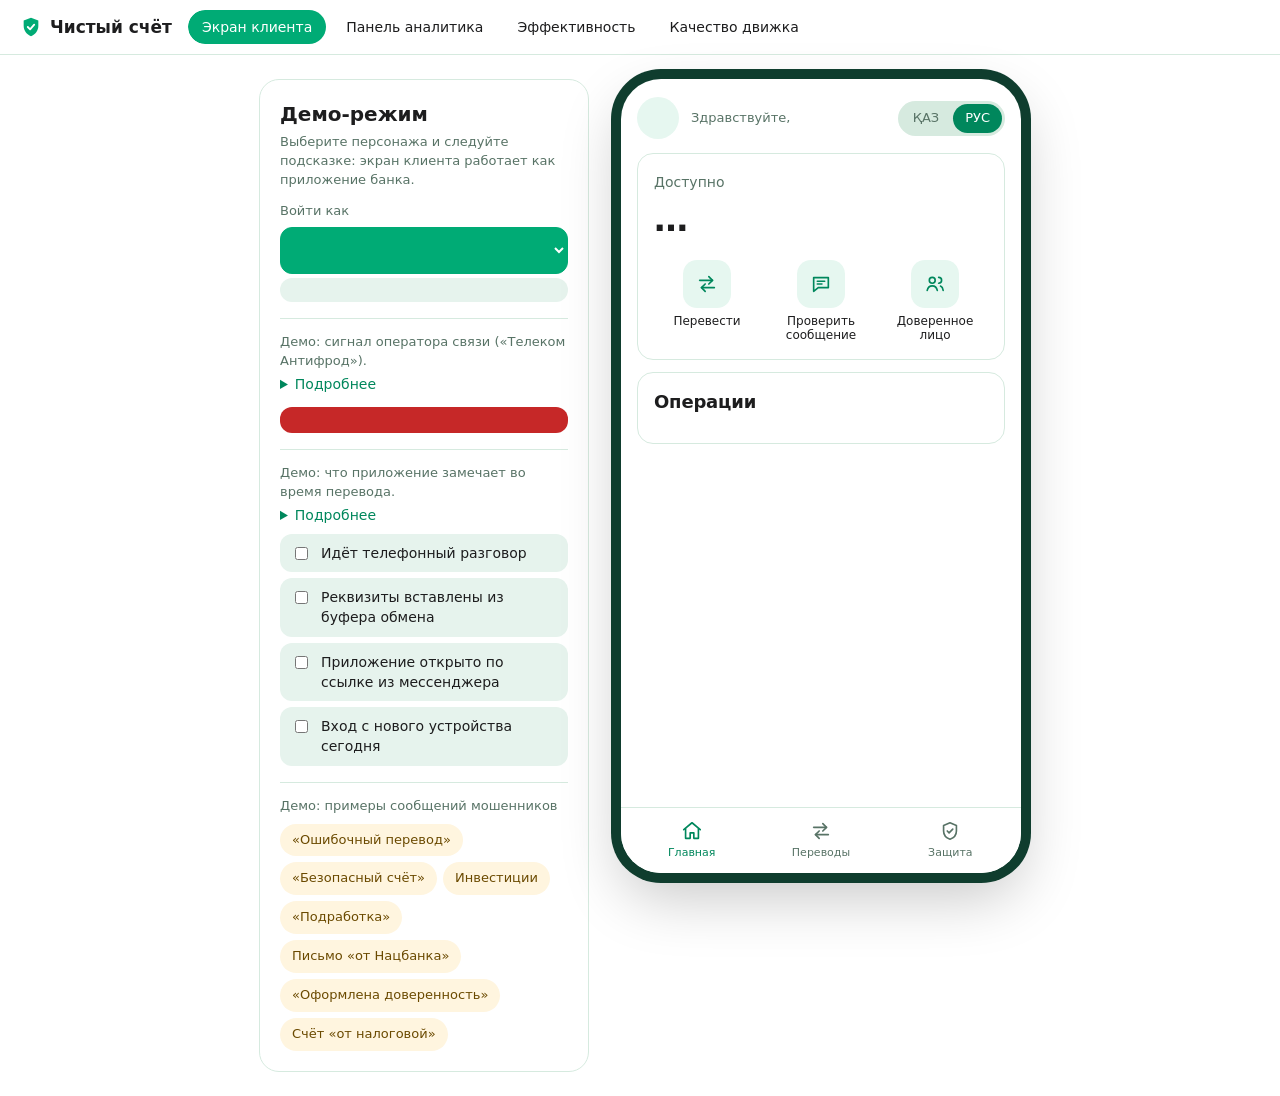
==== commit a8825204: "Интерфейс: короче тексты, экран приложения на стартовой, логотип, главное предупреждение - Длинные о" ====
--- a/app/static/index.html
+++ b/app/static/index.html
@@ -3,7 +3,7 @@
 <head>
 <meta charset="utf-8">
 <meta name="viewport" content="width=device-width, initial-scale=1">
-<link rel="icon" href="data:,">
+<link rel="icon" href="data:image/svg+xml,%3Csvg xmlns='http://www.w3.org/2000/svg' viewBox='0 0 24 24'%3E%3Cpath d='M12 2 4 5v6c0 5 3.4 9.4 8 11 4.6-1.6 8-6 8-11V5z' fill='%2300ab75'/%3E%3Cpath d='m8.5 12 2.5 2.5 4.5-5' fill='none' stroke='%23fff' stroke-width='2' stroke-linecap='round' stroke-linejoin='round'/%3E%3C/svg%3E">
 <title>Чистый счёт</title>
 <style>
   /* Цвета и формы как в приложении bcc.kz: светлый мятный фон, белые карточки, зелёный акцент. */
@@ -130,7 +130,11 @@
   .demo-title { font-size:20px; font-weight:700; margin-bottom:4px; }
   .demo-body .muted { font-size:13px; }
   .demo-body p { margin:4px 0 0; }
-  .hint { background:#00ab75; color:#fff; border:1px solid #00ab75; border-radius:12px; padding:12px 14px; font-size:14px; margin:10px 0 0; }
+  .hint { background:var(--fill); color:var(--ink); border-radius:12px; padding:12px 14px; font-size:14px; margin:10px 0 0; }
+  .hint b { display:block; margin-bottom:4px; }
+  .hint p { margin:0; }
+  .hint ul { margin:6px 0 0; padding-left:18px; }
+  .hint li { margin:4px 0; }
   .demo-body #who { background:#00ab75; color:#fff; border:1px solid #00ab75; font-weight:500; }
   .demo-body #who option { background:#fff; color:#1d1d1e; }
   .demo-sec { border-top:1px solid var(--line); margin-top:16px; padding-top:14px; }
@@ -176,6 +180,23 @@
   .row .body { flex:1; min-width:0; }
   .row .body .tag { margin-top:4px; }
   .pane-title { font-size:22px; font-weight:700; margin:2px 0 14px; }
+  /* Главная: самое важное предупреждение целиком, остальные свёрнуты до заголовка. */
+  .alert.compact { padding:12px 16px; }
+  .alert.compact > h2 { display:flex; align-items:center; gap:10px; margin:0; cursor:pointer; font-size:16px; }
+  .alert.compact > h2::after { content:""; margin-left:auto; flex:none; width:8px; height:8px; margin-right:4px;
+                              border-right:2px solid currentColor; border-bottom:2px solid currentColor; transform:rotate(-45deg); }
+  .alert.compact.open > h2 { margin-bottom:6px; }
+  .alert.compact.open > h2::after { transform:rotate(45deg); }
+  .alert.compact:not(.open) > :not(h2) { display:none; }
+  /* Операции: кружок с инициалами того, с кем был перевод. */
+  .row .ico { font-size:14px; font-weight:700; letter-spacing:.02em; }
+  /* «Подробнее»: видна главная фраза, длинное объяснение свёрнуто. */
+  details.more { margin:2px 0 8px; font-size:inherit; }
+  details.more summary { font-size:14px; }
+  details.more p { margin:6px 0 0; }
+  .alert details.more summary { color:inherit; text-decoration:underline; text-underline-offset:3px; }
+  .brief > p:first-child { margin-top:0; }
+  .brief > p { margin-bottom:4px; }
   /* Вкладки «Переводы» и «Защита» — аккордеон: открыта одна карточка, у остальных видны заголовок и строка о том, что внутри. */
   .acc { background:#fff; border:1px solid #d6eadf; border-radius:16px; margin-bottom:12px; }
   .acc:not(:has(> .acc-item > .card:not([hidden]))) { display:none; }
@@ -207,7 +228,9 @@
   }
   /* Общее верхнее меню: четыре страницы проекта, текущая выделена. */
   .topbar { display:flex; justify-content:flex-start; align-items:center; gap:16px; flex-wrap:wrap; padding:10px 20px; background:#fff; border-bottom:1px solid #d6eadf; }
-  .topbar .brand { font-weight:700; font-size:17px; color:#1d1d1e; text-decoration:none; white-space:nowrap; }
+  .topbar .brand { font-weight:700; font-size:17px; color:#1d1d1e; text-decoration:none; white-space:nowrap;
+                   display:inline-flex; align-items:center; gap:8px; }
+  .topbar .brand .logo { width:22px; height:22px; flex:none; }
   .pages { display:flex; gap:6px; background:none; border-radius:20px; padding:0; overflow-x:auto; scrollbar-width:none; }
   .pages::-webkit-scrollbar { display:none; }
   .pages a { padding:7px 14px; border-radius:17px; border:0; background:none; font-size:14px; font-weight:500; color:#1d1d1e; text-decoration:none; white-space:nowrap; margin:0; }
@@ -222,7 +245,7 @@
 </style>
 </head>
 <body>
-<header class="topbar"><a class="brand" href="/" data-t="app">Чистый счёт</a>
+<header class="topbar"><a class="brand" href="/"><svg class="logo" viewBox="0 0 24 24" aria-hidden="true"><path d="M12 2 4 5v6c0 5 3.4 9.4 8 11 4.6-1.6 8-6 8-11V5z" fill="#00ab75"/><path d="m8.5 12 2.5 2.5 4.5-5" fill="none" stroke="#fff" stroke-width="2" stroke-linecap="round" stroke-linejoin="round"/></svg><span data-t="app">Чистый счёт</span></a>
   <nav class="pages" aria-label="Страницы проекта"><a href="/client" aria-current="page" data-t="navClient">Экран клиента</a><a href="/analyst" data-t="navStaff">Панель аналитика</a><a href="/analyst/stats" data-t="navStats">Эффективность</a><a href="/quality" data-t="navQuality">Качество движка</a></nav></header>
 <div class="app">
   <aside class="demo-panel" id="demoPanel">
@@ -234,11 +257,11 @@
       <select id="who"></select>
       <p class="hint" id="personaHint"></p>
       <div class="demo-sec">
-        <div class="muted" data-t="demoH"></div>
+        <div class="muted brief" data-tb="demoH"></div>
         <button class="soft" id="callToggle"></button>
       </div>
       <div class="demo-sec">
-        <div class="muted" data-t="demoSessH"></div>
+        <div class="muted brief" data-tb="demoSessH"></div>
         <label class="opt"><input type="checkbox" data-sess="on_call"><span data-t="sessCall"></span></label>
         <label class="opt"><input type="checkbox" data-sess="pasted"><span data-t="sessPaste"></span></label>
         <label class="opt"><input type="checkbox" data-sess="from_link"><span data-t="sessLink"></span></label>
@@ -321,7 +344,7 @@
         <button class="acc-head" aria-expanded="false"><span><b data-t="qrH"></b><span class="muted" data-t="accQr"></span></span></button>
         <div class="card" id="qrCard">
           <h2 data-t="qrH"></h2>
-          <p class="muted" data-t="qrAbout" style="margin-top:0"></p>
+          <div class="muted brief" data-tb="qrAbout"></div>
           <div class="muted" data-t="qrDemo"></div>
           <div class="examples" style="margin-top:8px">
             <button class="soft" data-qr="parking" data-t="qrParking"></button>
@@ -426,8 +449,9 @@
                'Шот бойынша операциялар тоқтатылған кезде аударым жасау мүмкін емес. Не істеу керегі басты бетте жазылған.'],
   demoToggle: ['Демо: кем войти и что попробовать', 'Демо: кім ретінде кіріп, не істеп көру'],
   demoTitle: ['Демо-режим', 'Демо-режим'],
-  demoIntro: ['Прототип для хакатона. Выберите персонажа и следуйте подсказке: экран клиента работает как приложение банка.',
-              'Хакатонға арналған прототип. Кейіпкерді таңдап, кеңесті орындаңыз: клиент экраны банк қосымшасы сияқты жұмыс істейді.'],
+  demoIntro: ['Выберите персонажа и следуйте подсказке: экран клиента работает как приложение банка.',
+              'Кейіпкерді таңдап, кеңесті орындаңыз: клиент экраны банк қосымшасы сияқты жұмыс істейді.'],
+  moreH: ['Подробнее', 'Толығырақ'],
   statsLink: ['Эффективность системы', 'Жүйенің тиімділігі'],
   hint_1001: ['20 минут назад пришло 150 000 ₸ от незнакомца. Попробуйте переслать их на «Карту для возврата» во вкладке «Переводы» или вернуть отправителю с главной. Или снимите их наличными («Переводы» → «Снять наличные без карты»): банкомат попросит проверку по лицу.',
               '20 минут бұрын бейтаныс адамнан 150 000 ₸ келді. Оны «Аударымдар» бөлімінде «қайтаруға арналған картаға» жіберіп көріңіз немесе басты беттен жіберушіге қайтарыңыз. Немесе оны қолма-қол алып көріңіз («Аударымдар» → «Картасыз қолма-қол ақша алу»): банкомат бет-әлпет бойынша тексеруді сұрайды.'],
@@ -823,7 +847,8 @@
 };
 const cookieLang = (document.cookie.match(/(?:^|; )ca_lang=(ru|kk)/) || [])[1];
 let L = cookieLang || 'ru';
-const tr = (key, vars = {}) => T[key][L === 'kk' ? 1 : 0].replace(/\{(\w+)\}/g, (_, k) => vars[k]);
+// Имя с инициалом («Алия О.») в конце фразы не даёт двойной точки.
+const tr = (key, vars = {}) => T[key][L === 'kk' ? 1 : 0].replace(/\{(\w+)\}/g, (_, k) => vars[k]).replace(/(?<!\.)\.\.(?!\.)/g, '.');
 
 const $ = id => document.getElementById(id);
 const esc = s => String(s ?? '').replace(/[&<>"]/g, ch => ({'&':'&amp;','<':'&lt;','>':'&gt;','"':'&quot;'}[ch]));
@@ -831,10 +856,24 @@
 const hm = s => String(s || '').slice(11, 16);
 let people = [], me = null, held = null, appeal = null, serverNow = null;
 
+// Короткие тексты: видна первая, главная фраза, остальное объяснение — под «Подробнее». keepLast: последняя фраза
+// (что делать) тоже видна. Делим готовый текст по фразам, поэтому новых переводов не нужно.
+const more = (text, cls = '') => `<details class="more ${cls}"><summary>${tr('moreH')}</summary><p>${esc(text)}</p></details>`;
+const sentences = text => (text.match(/[\s\S]*?[.!?]+[»")]*\.?(?=\s+[«"A-ZА-ЯЁӘҒҚҢӨҰҮҺІ0-9+]|\s*$)/g) || [])
+  .map(x => x.trim()).filter(Boolean);
+function brief(text, {keepLast = false, cls = ''} = {}) {
+  const s = sentences(text);
+  if (s.length < 2 || s.join(' ').length < text.trim().length - 2) return `<p class="${cls}">${esc(text)}</p>`;
+  const last = keepLast && s.length > 2;
+  const shown = last ? [s[0], s[s.length - 1]] : [s[0]], hidden = last ? s.slice(1, -1) : s.slice(1);
+  return `<p class="${cls}">${esc(shown.join(' '))}</p>` + more(hidden.join(' '), cls);
+}
+
 function applyStatic() {
   document.documentElement.lang = L === 'kk' ? 'kk' : 'ru';
   document.title = tr('app');
   document.querySelectorAll('[data-t]').forEach(n => n.textContent = tr(n.dataset.t));
+  document.querySelectorAll('[data-tb]').forEach(n => n.innerHTML = brief(tr(n.dataset.tb)));
   $('who').setAttribute('aria-label', tr('who'));
   document.querySelectorAll('[data-lang]').forEach(b => b.setAttribute('aria-pressed', String(b.dataset.lang === L)));
 }
@@ -869,8 +908,11 @@
   return `${d.getDate()} ${KK_MONTHS[d.getMonth()]}` + (time ? `, ${hm}` : '');
 }
 const when = s => dateText(s);
-const ARROW_IN = '<svg class="i" viewBox="0 0 24 24"><path d="M12 5v14"/><path d="m6 13 6 6 6-6"/></svg>';
-const ARROW_OUT = '<svg class="i" viewBox="0 0 24 24"><path d="M12 19V5"/><path d="m6 11 6-6 6 6"/></svg>';
+// Операции: кружок с инициалами того, с кем был перевод (до двух букв из слов с заглавной: «ИП Асель» — «ИА»).
+// У кредита — знак тенге, у снятия наличных — купюра.
+const CASH_ICON = '<svg class="i" viewBox="0 0 24 24"><rect x="3" y="6" width="18" height="12" rx="2"/><circle cx="12" cy="12" r="2.5"/></svg>';
+const initials = name => String(name || '').replace(/[«»"()…]/g, ' ').split(/\s+/)
+  .filter(w => /^[A-ZА-ЯЁӘҒҚҢӨҰҮҺІ]/.test(w)).slice(0, 2).map(w => w[0]).join('') || '•';
 
 // Вкладки внизу экрана: главная, переводы, защита. Если нужна карточка из аккордеона, она раскрывается.
 function showTab(name, focus) {
@@ -915,8 +957,19 @@
   const name = p.name.split(' (')[0];
   $('meName').textContent = name;
   $('avatar').textContent = (name.replace(/[«»"]/g, '').trim()[0] || '?').toUpperCase();
-  $('personaHint').textContent = T['hint_' + me] ? tr('hint_' + me) : '';
-  $('personaHint').hidden = !T['hint_' + me];
+  const story = (p.name.match(/\((.+)\)$/) || [])[1];
+  const hint = T['hint_' + me] ? sentences(tr('hint_' + me)) : [];
+  // История и первая фраза подсказки не повторяют друг друга: остаётся более подробная.
+  const norm = s => s.toLowerCase().replace(/[^\p{L}]/gu, '');
+  let showStory = !!story;
+  if (story && hint.length) {
+    if (norm(story).includes(norm(hint[0]))) hint.shift();
+    else if (norm(hint[0]).startsWith(norm(story))) showStory = false;
+  }
+  $('personaHint').innerHTML = (showStory ? `<b>${esc(story.replace(/\p{L}/u, ch => ch.toUpperCase()))}</b>` : '') +
+    (hint.length ? `<p>${esc(hint[0])}</p>` : '') +
+    (hint.length > 1 ? `<ul>${hint.slice(1).map(x => `<li>${esc(x)}</li>`).join('')}</ul>` : '');
+  $('personaHint').hidden = !showStory && !hint.length;
 }
 
 // Демо-вход: выбор персонажа открывает сессию этого клиента на сервере.
@@ -934,7 +987,8 @@
   people = await api('/demo/clients');
   // Под счетами в другом банке войти нельзя: они есть только среди получателей.
   const own = people.filter(p => !p.external), byId = Object.fromEntries(own.map(p => [p.id, p])), used = new Set();
-  const group = (label, ids) => ids.length ? `<optgroup label="${esc(label)}">${ids.map(i => `<option value="${i}">${esc(byId[i].name)}</option>`).join('')}</optgroup>` : '';
+  // В списке — короткие имена: что с персонажем случилось, видно в подсказке под списком.
+  const group = (label, ids) => ids.length ? `<optgroup label="${esc(label)}">${ids.map(i => `<option value="${i}">${esc(byId[i].name.split(' (')[0])}</option>`).join('')}</optgroup>` : '';
   $('who').innerHTML = GROUPS.map(([key, ids]) => {
     const here = ids.filter(i => byId[i]); here.forEach(i => used.add(i));
     return group(tr(key), here);
@@ -1066,14 +1120,43 @@
     const answer = !incoming && t.decision_comment ? `<div class="muted">${tr('bankAnswer')} ${esc(t.decision_comment)}</div>` : '';
     const report = !incoming && t.can_complain && !t.complained
       ? `<div><button class="link" data-report="${t.id}" style="padding:0;font-weight:500;color:var(--muted)">${tr('reportQ')}</button></div>` : '';
-    return `<div class="row"><span class="ico ${incoming ? 'in' : ''}">${incoming ? ARROW_IN : ARROW_OUT}</span>
+    const ico = t.cash ? CASH_ICON : t.loan ? '₸' : esc(initials(incoming ? t.sender : t.receiver));
+    return `<div class="row"><span class="ico ${incoming ? 'in' : ''}" aria-hidden="true">${ico}</span>
             <div class="body">${esc(title)}${open}
             <div class="muted">${esc(when(t.created_at))}</div>${tag ? `<span class="tag ${tag[0]}">${esc(tag[1])}</span>` : ''}${answer}${report}</div>
             <div class="amt ${incoming ? 'in' : ''}">${incoming ? '+' : '−'}${money(t.amount)}</div></div>`;
   }).join('') || `<div class="muted">${tr('noOps')}</div>`;
   $('feed').querySelectorAll('button[data-case]').forEach(b => b.onclick = async () => showStop(await api('/cases/' + b.dataset.case)));
   openFirstAcc();
+  compactAlerts();
   $('feed').querySelectorAll('button[data-report]').forEach(b => b.onclick = () => askReport(b));
+}
+
+// Главная: самое важное предупреждение (они идут по важности: звонок, отложенные операции, кредит, …) показано
+// целиком, остальные свёрнуты до заголовка. Раскрытые клиентом остаются раскрытыми при обновлении экрана.
+const openAlerts = new Set();
+function compactAlerts() {
+  [...document.querySelectorAll('[data-pane="home"] .alert')].forEach((a, i) => {
+    const h = a.querySelector(':scope > h2');
+    if (!h) return;
+    // Ключ — заголовок и первая строка: у двух «Возможно, это чужие деньги» заголовки одинаковые, суммы разные.
+    const key = h.textContent + '|' + ((a.querySelector(':scope > p') || {}).textContent || ''), compact = i > 0;
+    a.classList.toggle('compact', compact);
+    a.classList.toggle('open', compact && openAlerts.has(key));
+    if (compact) {
+      h.setAttribute('role', 'button'); h.tabIndex = 0;
+      h.setAttribute('aria-expanded', String(a.classList.contains('open')));
+      h.onclick = () => {
+        const on = a.classList.toggle('open');
+        h.setAttribute('aria-expanded', String(on));
+        openAlerts[on ? 'add' : 'delete'](key);
+      };
+      h.onkeydown = e => { if (e.key === 'Enter' || e.key === ' ') { e.preventDefault(); h.onclick(); } };
+    } else {
+      h.removeAttribute('role'); h.removeAttribute('tabindex'); h.removeAttribute('aria-expanded');
+      h.onclick = h.onkeydown = null;
+    }
+  });
 }
 
 // Предупреждение приходит вместе с деньгами, а не в момент, когда мошенник уже просит их переслать.
@@ -1085,17 +1168,16 @@
     <div class="alert recruit">
       <h2>${tr('recruitH')}</h2>
       <p>${esc(tr('recruitText', {n: recruit.senders, m: money(recruit.amount)}))}</p>
-      <p>${tr('recruitScheme')}</p>
+      ${more(tr('recruitScheme') + ' ' + tr('recruitAfter'))}
       <div class="actions">
         <button class="primary" id="recruitReturn">${esc(tr('recruitReturn', {m: money(recruit.amount)}))}</button>
         <button class="soft" id="recruitKnown">${tr('recruitKnown')}</button>
       </div>
-      <p style="font-size:14px">${tr('recruitAfter')}</p>
     </div>` : '') + items.map(t => `
     <div class="alert ${t.complained ? 'hot' : ''}">
       <h2>${tr(t.complained ? 'alertHotH' : 'alertH')}</h2>
       <p>${esc(tr('alertFrom', {m: money(t.amount), who: t.sender}))} ${tr(t.complained ? 'alertHot' : 'alertNew')}</p>
-      ${t.complained ? '' : `<p>${tr('alertScheme')}</p>`}
+      ${t.complained ? '' : more(tr('alertScheme'))}
       <div class="actions">
         <button class="primary" data-return="${t.id}">${esc(tr('ret', {m: money(t.amount)}))}</button>
         ${t.complained ? '' : `<button class="soft" data-known="${t.id}">${tr('known')}</button>`}
@@ -1134,7 +1216,7 @@
       <p>${esc(tr('compLine', {m: money(p.amount), r: p.receiver}))}</p>
       <p><b>${esc(p.text)}</b></p>
       ${(p.banks || []).map(b => `<p>${esc(b)}</p>`).join('')}
-      ${p.stage !== 'returned' ? `<p>${tr('policeAbout')}</p>
+      ${p.stage !== 'returned' ? `${brief(tr('policeAbout'))}
         <a class="btn soft" href="/clients/${me}/police-statement/${p.id}" target="_blank" rel="noopener" id="police-${p.id}">${tr('policeOpen')}</a>` : ''}
     </div>`).join('');
 }
@@ -1156,7 +1238,7 @@
   }
   if (status === 'active') {
     const opt = (v, t, h) => `<label class="opt"><input type="radio" name="srKind" value="${v}"><span><b>${tr(t)}</b><span class="muted">${tr(h)}</span></span></label>`;
-    html += `<p class="muted"${rep ? ' style="margin-top:14px"' : ''}>${tr('srAbout')}</p>
+    html += `<div class="brief"${rep ? ' style="margin-top:14px"' : ''}>${brief(tr('srAbout'), {cls: 'muted'})}</div>
       <button class="soft" id="srOpen">${tr('srOpen')}</button>
       <div id="srForm" hidden>
         ${opt('card', 'srCard', 'srCardHint')}${opt('transit', 'srTransit', 'srTransitHint')}${opt('offer', 'srOffer', 'srOfferHint')}
@@ -1224,7 +1306,7 @@
   const g = await api('/guardian').catch(() => null);
   if (!g || forWho !== me) return;
   const box = $('guardianCard');
-  let html = `<h2>${tr('guardianH')}</h2><p class="muted">${tr('guardianAbout')}</p>`;
+  let html = `<h2>${tr('guardianH')}</h2><div class="brief">${brief(tr('guardianAbout'), {cls: 'muted'})}</div>`;
   if (g.guardian) {
     html += `<p><b>${esc(tr('guardianNow', {g: g.guardian.name}))}</b></p>`;
     if (g.guardian.remove_at) {
@@ -1248,7 +1330,7 @@
   $('coolAlerts').innerHTML = own.map(t => `
     <div class="alert cool">
       <h2>${esc(tr('coolH', {t: hm(t.release_at)}))}</h2>
-      <p>${esc(tr('coolText', {m: money(t.amount), r: t.receiver}))}</p>
+      ${brief(tr('coolText', {m: money(t.amount), r: t.receiver}))}
       <div class="actions"><button class="primary" data-cool="${t.id}">${tr('coolCancel')}</button></div>
     </div>`).join('') + wards.map(t => `
     <div class="alert guard">
@@ -1273,17 +1355,17 @@
 let cashTimer = null;
 function cashAlert(w) {
   const m = money(w.amount);
-  const face = () => esc(tr(w.foreign_amount < w.amount ? 'cashFacePart' : 'cashFaceAll', {f: money(w.foreign_amount), m})) + ' ' + tr('cashFaceText');
+  const face = () => `<p>${esc(tr(w.foreign_amount < w.amount ? 'cashFacePart' : 'cashFaceAll', {f: money(w.foreign_amount), m}))}</p>` + more(tr('cashFaceText'));
   if (w.status === 'pending') return `<div class="alert hot"><h2>${esc(tr('cashDelayH', {m, t: hm(w.release_at)}))}</h2>
-      <p>${tr('cashDelayText')}</p>
+      ${brief(tr('cashDelayText'), {keepLast: true})}
       <div class="actions"><button class="primary" data-cash-cancel="${w.id}">${tr('cashCancel')}</button></div></div>`;
   if (w.release_at) return `<div class="alert cool"><h2>${esc(tr('cashReadyH', {m, t: hm(w.expires_at)}))}</h2>
-      <p>${tr('cashReadyText')}</p>${w.foreign_amount ? `<p>${face()}</p>` : ''}
+      <p>${tr('cashReadyText')}</p>${w.foreign_amount ? face() : ''}
       <div class="actions"><button class="primary" data-cash-take="${w.id}">${tr(w.foreign_amount ? 'cashFaceTake' : 'cashTake')}</button>
         <button class="soft" data-cash-cancel="${w.id}">${tr('cashCancel')}</button></div></div>`;
   const ret = w.return_incoming;
   return `<div class="alert hot"><h2>${tr('cashFaceH')}</h2>
-      <p>${face()}</p>
+      ${face()}
       <div class="actions">${ret ? `<button class="primary" data-cash-return="${w.id}" data-inc="${ret.id}">${esc(tr('ret', {m: money(ret.amount)}))}</button>` : ''}
         <button class="soft" data-cash-take="${w.id}">${tr('cashFaceTake')}</button>
         <button class="ghost" data-cash-cancel="${w.id}">${tr('cashCancel')}</button></div></div>`;
@@ -1370,7 +1452,7 @@
     html += `<div class="msgres ${lv}" style="margin-top:0"><h3>${esc(tr('trResult', {s: of(s.result.score, s.result.total)}))}</h3><p>${esc(s.result.text)}</p></div>
       <button class="primary" id="trStart">${tr('trAgain')}</button>`;
   } else if (s.i < 0) {
-    html += `<p class="muted">${tr('trAbout')}</p>` +
+    html += `<div class="brief">${brief(tr('trAbout'), {cls: 'muted'})}</div>` +
       (s.last ? `<p><b>${esc(tr('trLast', {s: of(s.last.score, s.last.total), d: dateText(s.last.at)}))}</b></p>` : '') +
       `<button class="primary" id="trStart">${tr(s.last ? 'trAgain' : 'trStart')}</button>`;
   } else {
@@ -1408,9 +1490,8 @@
   $('loanCard').innerHTML = loan ? `
     <div class="alert">
       <h2>${esc(tr('loanH', {m: money(loan.amount)}))}</h2>
-      <p>${tr('loanText')}</p>
+      ${brief(tr('loanText') + ' ' + tr('loanTerms'))}
       <div class="actions"><button class="primary" id="loanRepay">${esc(tr('loanRepay', {m: money(loan.amount)}))}</button></div>
-      <p style="font-size:14px">${tr('loanTerms')}</p>
     </div>` : '';
   if (loan) $('loanRepay').onclick = () => { $('loanRepay').disabled = true; repayLoan(loan.id); };
 }
@@ -1424,7 +1505,7 @@
   const box = $('safeCard');
   if (!safe || status === 'blocked') { box.hidden = true; return; }
   box.hidden = false;
-  let html = `<h2>${tr('safeH')}</h2><p class="muted">${tr('safeAbout')}</p>
+  let html = `<h2>${tr('safeH')}</h2><div class="brief">${brief(tr('safeAbout'), {cls: 'muted'})}</div>
     <p><b>${esc(tr('safeNow', {m: money(safe.amount)}))}</b></p>`;
   if (safe.unlock_at)
     html += `<div class="note err">${esc(tr('safeWait', {m: money(safe.unlock_amount), t: when(safe.unlock_at)}))}</div>
@@ -1452,7 +1533,7 @@
     <div class="alert recruit">
       <h2>${tr('casinoH')}</h2>
       <p>${esc(tr('casinoText', {n: r.payers, m: money(r.inflow), k: r.payees, w: r.twoway}))}</p>
-      <p>${tr('casinoScheme')}</p>
+      ${more(tr('casinoScheme'))}
       <div class="actions"><button class="primary" id="casinoReport">${tr('rentalReport')}</button></div>
     </div>` : '';
   if (r) $('casinoReport').onclick = () => {
@@ -1471,7 +1552,7 @@
     <div class="alert hot">
       <h2>${tr('idH')}</h2>
       <p>${esc(tr('idText', {d: dateText(a.opened_at), m: a.device || '?', s: money(a.inflow), n: a.senders}))}${a.own_device ? '' : ' ' + tr('idForeign')}</p>
-      <p>${tr('idAsk')}</p>
+      ${brief(tr('idAsk'))}
       <div class="actions"><button class="primary" data-claim="${a.id}" data-answer="not_me">${tr('idNotMe')}</button>
         <button class="soft" data-claim="${a.id}" data-answer="mine">${tr('idMine')}</button></div>
     </div>`).join('');
@@ -1511,7 +1592,7 @@
     <div class="alert recruit">
       <h2>${tr('rentalH')}</h2>
       <p>${esc(tr('rentalText', {n: r.payers, m: money(r.inflow), p: r.share}))}</p>
-      <p>${tr('rentalScheme')}</p>
+      ${more(tr('rentalScheme'))}
       <div class="actions"><button class="primary" id="rentalReport">${tr('rentalReport')}</button></div>
     </div>` : '';
   if (r) $('rentalReport').onclick = () => {
@@ -1599,8 +1680,9 @@
 let callOn = false;
 function renderCall(call) {
   callOn = !!call;
-  $('callAlert').innerHTML = call ? `<div class="alert call"><h2>${tr('callH')}</h2><p>${esc(tr('callText', {n: call.number}))}</p></div>` : '';
+  $('callAlert').innerHTML = call ? `<div class="alert call"><h2>${tr('callH')}</h2>${brief(tr('callText', {n: call.number}), {keepLast: true})}</div>` : '';
   $('callToggle').textContent = tr(callOn ? 'demoCallOff' : 'demoCallOn');
+  compactAlerts();
 }
 $('callToggle').onclick = async () => {
   const r = await api('/telecom/signal', {active: !callOn}).catch(e => { note(e.message, 'err'); return undefined; });
@@ -1645,6 +1727,7 @@
 $('later').onclick = () => { $('overlay').classList.remove('show'); load(); };
 // При смене клиента сразу убираем экран прежнего: иначе можно успеть нажать кнопку в чужом случае.
 function clearScreen() {
+  openAlerts.clear();
   note(''); appeal = null; held = null;
   $('overlay').classList.remove('show');
   $('alerts').innerHTML = ''; $('blockCard').innerHTML = ''; $('blockCard').hidden = true;
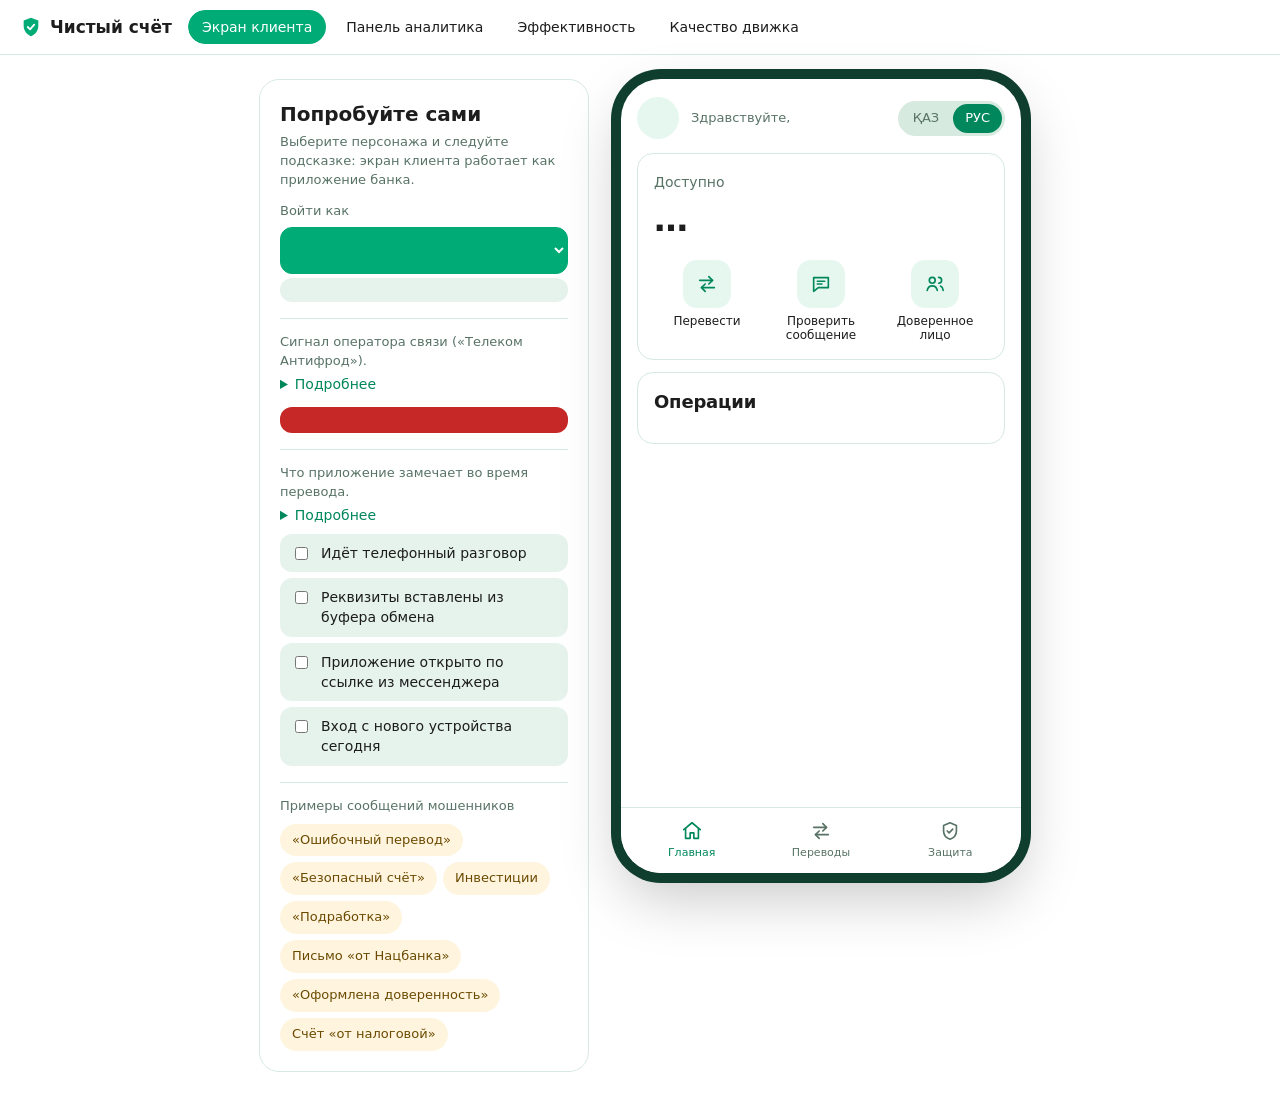
==== commit 23501045: "Интерфейс без упоминаний демо - «Демо-режим» → «Попробуйте сами», подписи «Демо: …» на кнопках убран" ====
--- a/app/static/index.html
+++ b/app/static/index.html
@@ -447,8 +447,8 @@
   qaGuard: ['Доверенное лицо', 'Сенімді адам'],
   payBlocked: ['Пока операции по счёту приостановлены, переводы недоступны. Что делать, написано на главной.',
                'Шот бойынша операциялар тоқтатылған кезде аударым жасау мүмкін емес. Не істеу керегі басты бетте жазылған.'],
-  demoToggle: ['Демо: кем войти и что попробовать', 'Демо: кім ретінде кіріп, не істеп көру'],
-  demoTitle: ['Демо-режим', 'Демо-режим'],
+  demoToggle: ['Кем войти и что попробовать', 'Кім ретінде кіріп, не істеп көру'],
+  demoTitle: ['Попробуйте сами', 'Өзіңіз байқап көріңіз'],
   demoIntro: ['Выберите персонажа и следуйте подсказке: экран клиента работает как приложение банка.',
               'Кейіпкерді таңдап, кеңесті орындаңыз: клиент экраны банк қосымшасы сияқты жұмыс істейді.'],
   moreH: ['Подробнее', 'Толығырақ'],
@@ -485,10 +485,10 @@
               'Адал дүкен: бір аптада 14 жаңа сатып алушы төледі, ақша жеткізушіге кетеді. Бұл «ЖК-ны жалға беру» емес: ескерту жоқ. Жеткізушіге (Көтерме қойма) төлеңіз — аударым өтеді.'],
   hint_1018: ['Купила билеты у Армана, а он переслал деньги «по ошибке» на карту в другом банке. В операциях нажмите «Это были мошенники?» у перевода 90 000 ₸: банк заморозит то, что осталось у Армана, и отправит запрос в Банк «Б» через Антифрод-центр.',
               'Армантан билет сатып алды, ал ол ақшаны «қателесіп» басқа банктегі картаға жіберді. Операцияларда 90 000 ₸ аударымының астындағы «Бұл алаяқтар ма еді?» түймесін басыңыз: банк Арманда қалғанын бұғаттап, Антифрод-орталық арқылы «Б» Банкіне сұраныс жібереді.'],
-  hint_1019: ['Переслал 88 000 ₸ «по ошибке» на карту в другом банке. Сначала войдите как Сауле и пожалуйтесь; ответ Банка «Б» сотрудник имитирует во вкладке «Другие банки».',
-              '88 000 ₸ «қателесіп» басқа банктегі картаға жіберді. Алдымен Сәуле ретінде кіріп шағым беріңіз; «Б» Банкінің жауабын қызметкер «Басқа банктер» бөлімінде имитациялайды.'],
-  hint_1020: ['Получила 140 000 ₸ из другого банка и переслала их на «Карту для возврата». Во вкладке «Другие банки» сотрудник имитирует запрос Банка «Б»: система сама пройдёт цепочку в нашем банке и ответит.',
-              'Басқа банктен 140 000 ₸ алып, оны «қайтаруға арналған картаға» жіберді. «Басқа банктер» бөлімінде қызметкер «Б» Банкінің сұранысын имитациялайды: жүйе біздің банктегі тізбекті өзі тексеріп, жауап береді.'],
+  hint_1019: ['Переслал 88 000 ₸ «по ошибке» на карту в другом банке. Сначала войдите как Сауле и пожалуйтесь; ответ Банка «Б» сотрудник отмечает во вкладке «Другие банки».',
+              '88 000 ₸ «қателесіп» басқа банктегі картаға жіберді. Алдымен Сәуле ретінде кіріп шағым беріңіз; «Б» Банкінің жауабын қызметкер «Басқа банктер» бөлімінде белгілейді.'],
+  hint_1020: ['Получила 140 000 ₸ из другого банка и переслала их на «Карту для возврата». Во вкладке «Другие банки» сотрудник принимает запрос Банка «Б»: система сама пройдёт цепочку в нашем банке и ответит.',
+              'Басқа банктен 140 000 ₸ алып, оны «қайтаруға арналған картаға» жіберді. «Басқа банктер» бөлімінде қызметкер «Б» Банкінің сұранысын қабылдайды: жүйе біздің банктегі тізбекті өзі тексеріп, жауап береді.'],
   hint_1021: ['Согласился «принимать платежи» за 3%: за четыре дня 20 незнакомых людей прислали мелкие суммы, семерым из них ушли «выигрыши». На главной — предупреждение. Переведите 25 000 ₸ Гульнар — выплата остановится. У сотрудника — во вкладке «Сети».',
               '3%-ға «төлем қабылдауға» келісті: төрт күнде 20 бейтаныс адам шағын сомалар жіберді, олардың жетеуіне «ұтыс» кетті. Басты бетте — ескерту. Гүлнарға 25 000 ₸ аударыңыз — төлем тоқтайды. Қызметкерде — «Желілер» бөлімінде.'],
   hint_1022: ['На имя Венеры по её данным и поддельному видео удалённо открыли второй счёт, через него уже прошли деньги незнакомых людей. На главной — вопрос «Вы открывали этот счёт?». Нажмите «Это не я»: счёт приостановится, Венера получит подтверждение для полиции и суда. Во вкладке «Защита» видно, кто из банка открывал её данные.',
@@ -532,10 +532,10 @@
   callH: ['Вам звонят с подозрительного номера', 'Сізге күдікті нөмірден қоңырау шалып жатыр'],
   callText: ['Номер {n} оператор связи пометил как подозрительный. Банк никогда не просит переводить деньги на «безопасный счёт», называть коды или ставить приложения. Положите трубку и перезвоните в банк сами.',
              '{n} нөмірін байланыс операторы күдікті деп белгіледі. Банк ешқашан ақшаны «қауіпсіз шотқа» аударуды, кодтарды айтуды немесе қосымша орнатуды сұрамайды. Телефонды қойып, банкке өзіңіз қоңырау шалыңыз.'],
-  demoH: ['Демо: сигнал оператора связи («Телеком Антифрод»). В банке он приходит от оператора автоматически.',
-          'Демо: байланыс операторының сигналы («Телеком Антифрод»). Банкте ол оператордан автоматты түрде келеді.'],
-  demoSessH: ['Демо: что приложение замечает во время перевода. Включите два признака и переведите деньги на «Безопасный счёт» (новый счёт), для давнего счёта нужно три. В банке отметки ставит само приложение, без содержимого буфера и ссылок.',
-              'Демо: аударым кезінде қосымша не байқайды. Екі белгіні қосып, «Қауіпсіз шотқа» (жаңа шот) ақша аударыңыз, ескі шот үшін үшеуі керек. Банкте белгілерді қосымшаның өзі қояды, буфер мен сілтемелердің мазмұнынсыз.'],
+  demoH: ['Сигнал оператора связи («Телеком Антифрод»). В банке он приходит от оператора автоматически.',
+          'Байланыс операторының сигналы («Телеком Антифрод»). Банкте ол оператордан автоматты түрде келеді.'],
+  demoSessH: ['Что приложение замечает во время перевода. Включите два признака и переведите деньги на «Безопасный счёт» (новый счёт), для давнего счёта нужно три. В банке отметки ставит само приложение, без содержимого буфера и ссылок.',
+              'Аударым кезінде қосымша не байқайды. Екі белгіні қосып, «Қауіпсіз шотқа» (жаңа шот) ақша аударыңыз, ескі шот үшін үшеуі керек. Банкте белгілерді қосымшаның өзі қояды, буфер мен сілтемелердің мазмұнынсыз.'],
   sessCall: ['Идёт телефонный разговор', 'Телефонмен сөйлесу жүріп жатыр'],
   sessPaste: ['Реквизиты вставлены из буфера обмена', 'Деректемелер алмасу буферінен қойылды'],
   sessLink: ['Приложение открыто по ссылке из мессенджера', 'Қосымша мессенджердегі сілтеме арқылы ашылды'],
@@ -544,7 +544,7 @@
                       'Сізге аударымды айтып тұрған сияқты: жаңа алушыға ақша аударып жатқанда сөйлесу жүріп жатыр, деректемелер хабарламадан қойылған немесе қосымша бөтен сілтеме арқылы ашылған. Алаяқтар адамды осылай қадам-қадаммен жетелейді. Телефонды қойып, кімге аударып жатқаныңызды тексеріңіз.'],
   guardKindDictation: ['Похоже, перевод диктуют: во время перевода шёл разговор, реквизиты вставлены из сообщения. Деньги уходят на новый счёт.',
                        'Аударымды айтып тұрған сияқты: аударым кезінде сөйлесу жүрді, деректемелер хабарламадан қойылды. Ақша жаңа шотқа кетіп жатыр.'],
-  demoCallOn: ['Имитировать звонок с подозрительного номера', 'Күдікті нөмірден қоңырауды имитациялау'],
+  demoCallOn: ['Включить звонок с подозрительного номера', 'Күдікті нөмірден қоңырауды қосу'],
   demoCallOff: ['Завершить звонок', 'Қоңырауды аяқтау'],
   later: ['Решу позже: перевод останется на паузе', 'Кейін шешемін: аударым кідіртілген күйде қалады'],
   requestError: ['Ошибка запроса', 'Сұраныс қатесі'],
@@ -651,7 +651,7 @@
   msgDo: ['Что делать', 'Не істеу керек'],
   msgReturn: ['Вернуть {m} отправителю ({who})', '{m} жіберушіге қайтару ({who})'],
   msgWatch: ['В ближайший час мы внимательнее проверим ваши переводы новым получателям.', 'Алдағы бір сағатта жаңа алушыларға аударымдарыңызды мұқият тексереміз.'],
-  demoMsgH: ['Демо: примеры сообщений мошенников', 'Демо: алаяқтар хабарламаларының мысалдары'],
+  demoMsgH: ['Примеры сообщений мошенников', 'Алаяқтар хабарламаларының мысалдары'],
   exMistaken: ['«Ошибочный перевод»', '«Қате аударым»'],
   exSafe: ['«Безопасный счёт»', '«Қауіпсіз шот»'],
   exInvest: ['Инвестиции', 'Инвестиция'],
@@ -732,7 +732,7 @@
   safeNow: ['Сейчас в сейфе: {m}', 'Қазір сейфте: {m}'],
   safeLock: ['Положить в сейф', 'Сейфке салу'],
   safeDelay: ['Открыть через сутки', 'Бір тәуліктен кейін ашу'],
-  safeBranch: ['Демо: открыть в отделении по удостоверению', 'Демо: бөлімшеде жеке куәлік арқылы ашу'],
+  safeBranch: ['Открыть в отделении по удостоверению', 'Бөлімшеде жеке куәлік арқылы ашу'],
   safeWait: ['{m} станут доступны {t}. Если вас торопят, звонят от имени банка или полиции, оставьте деньги в сейфе.',
              '{m} {t} қолжетімді болады. Сізді асықтырса, банк не полиция атынан қоңырау шалса, ақшаны сейфте қалдырыңыз.'],
   safeKeep: ['Оставить в сейфе', 'Сейфте қалдыру'],
@@ -791,7 +791,7 @@
   qrH: ['Оплата по QR-коду', 'QR-код арқылы төлеу'],
   qrAbout: ['Перед оплатой покажем, кто на самом деле получит деньги. Мошенники клеят свой QR-код поверх настоящего на парковках и в кафе.',
             'Төлемес бұрын ақшаны шын мәнінде кім алатынын көрсетеміз. Алаяқтар тұрақтар мен кафелерде өз QR-кодын нағыз кодтың үстіне жапсырады.'],
-  qrDemo: ['Демо: отсканируйте наклейку', 'Демо: жапсырманы сканерлеңіз'],
+  qrDemo: ['Отсканируйте наклейку', 'Жапсырманы сканерлеңіз'],
   qrParking: ['Парковка', 'Тұрақ'],
   qrShop: ['Магазин одежды', 'Киім дүкені'],
   qrCafe: ['Кофейня', 'Кофехана'],
@@ -804,7 +804,7 @@
   cashH: ['Снять наличные без карты', 'Картасыз қолма-қол ақша алу'],
   cashAbout: ['Банкомат покажет QR-код — отсканируйте его в приложении. Деньги, которые незнакомый человек прислал за последние 5 дней, банкомат выдаёт только после проверки по лицу.',
               'Банкомат QR-кодты көрсетеді — оны қосымшада сканерлеңіз. Бейтаныс адам соңғы 5 күнде жіберген ақшаны банкомат тек бет-әлпет бойынша тексергеннен кейін береді.'],
-  cashScan: ['Демо: отсканировать QR-код банкомата', 'Демо: банкоматтың QR-кодын сканерлеу'],
+  cashScan: ['Отсканировать QR-код банкомата', 'Банкоматтың QR-кодын сканерлеу'],
   cashDone: ['Заберите наличные: {m}', 'Қолма-қол ақшаны алыңыз: {m}'],
   cashFeed: ['Снятие наличных в банкомате', 'Банкоматтан қолма-қол ақша алу'],
   tagFace: ['подтверждено по лицу', 'бет-әлпет бойынша расталды'],
@@ -816,11 +816,11 @@
   cashFaceAll: ['Эти деньги прислали незнакомые люди за последние 5 дней.', 'Бұл ақшаны соңғы 5 күнде бейтаныс адамдар жіберді.'],
   cashFaceText: ['По одному QR-коду такие деньги не выдаются: снятие подтверждается по лицу, и банк знает, кто их получил. Если вас попросили снять эти деньги и кому-то передать, это схема дропперов. Безопаснее вернуть их отправителю.',
                  'Мұндай ақша бір QR-код арқылы берілмейді: ақша алу бет-әлпет бойынша расталады, ал банк оны кім алғанын біледі. Сізден бұл ақшаны алып, біреуге беруді сұраса, бұл дропперлер схемасы. Оны жіберушіге қайтарған қауіпсіз.'],
-  cashFaceTake: ['Демо: посмотреть в камеру и снять', 'Демо: камераға қарап, ақшаны алу'],
+  cashFaceTake: ['Посмотреть в камеру и снять', 'Камераға қарап, ақшаны алу'],
   cashReadyH: ['Можно снять {m} до {t}', '{m} сомасын {t} дейін алуға болады'],
   cashReadyText: ['Час прошёл. Подойдите к банкомату и отсканируйте QR-код ещё раз. Если вас торопят или просят передать деньги «сотруднику», отмените снятие.',
                   'Бір сағат өтті. Банкоматқа барып, QR-кодты қайта сканерлеңіз. Сізді асықтырса немесе ақшаны «қызметкерге» беруді сұраса, ақша алуды болдырмаңыз.'],
-  cashTake: ['Демо: снять в банкомате', 'Демо: банкоматтан алу'],
+  cashTake: ['Снять в банкомате', 'Банкоматтан алу'],
   cashCancel: ['Отменить снятие', 'Ақша алуды болдырмау'],
   cashCancelOk: ['Снятие отменено, деньги остались на счёте.', 'Ақша алу болдырылмады, ақша шотта қалды.'],
   cashDelayed: ['Снятие отложено до {t}: идёт звонок с подозрительного номера.', 'Ақша алу {t} дейін кейінге қалдырылды: күдікті нөмірден қоңырау жүріп жатыр.'],
@@ -847,8 +847,9 @@
 };
 const cookieLang = (document.cookie.match(/(?:^|; )ca_lang=(ru|kk)/) || [])[1];
 let L = cookieLang || 'ru';
-// Имя с инициалом («Алия О.») в конце фразы не даёт двойной точки.
-const tr = (key, vars = {}) => T[key][L === 'kk' ? 1 : 0].replace(/\{(\w+)\}/g, (_, k) => vars[k]).replace(/(?<!\.)\.\.(?!\.)/g, '.');
+// Имя с инициалом («Алия О.») в конце фразы не даёт двойной точки. Без ретроспективной проверки в регулярном
+// выражении: её нет в Safari до iOS 16.4, и там весь экран клиента не запускался бы.
+const tr = (key, vars = {}) => T[key][L === 'kk' ? 1 : 0].replace(/\{(\w+)\}/g, (_, k) => vars[k]).replace(/\.{2,}/g, m => m.length === 2 ? '.' : m);
 
 const $ = id => document.getElementById(id);
 const esc = s => String(s ?? '').replace(/[&<>"]/g, ch => ({'&':'&amp;','<':'&lt;','>':'&gt;','"':'&quot;'}[ch]));
@@ -934,7 +935,17 @@
 // После входа под персонажем раскрыта первая карточка, которая у него есть (у приостановленного счёта сейфа нет).
 let accFresh = true;
 function resetAcc() { accFresh = true; }
+// Скрытая карточка прячет и свой заголовок, пустой аккордеон — целиком. То же делает CSS через :has, но его нет
+// в Safari до 15.4 и Firefox до 121.
+function syncAcc() {
+  document.querySelectorAll('.acc').forEach(a => {
+    const items = [...a.children];
+    items.forEach(it => { it.hidden = it.querySelector(':scope > .card').hidden; });
+    a.hidden = items.every(it => it.hidden);
+  });
+}
 function openFirstAcc() {
+  syncAcc();
   if (!accFresh) return;
   accFresh = false;
   document.querySelectorAll('.acc').forEach(a => {
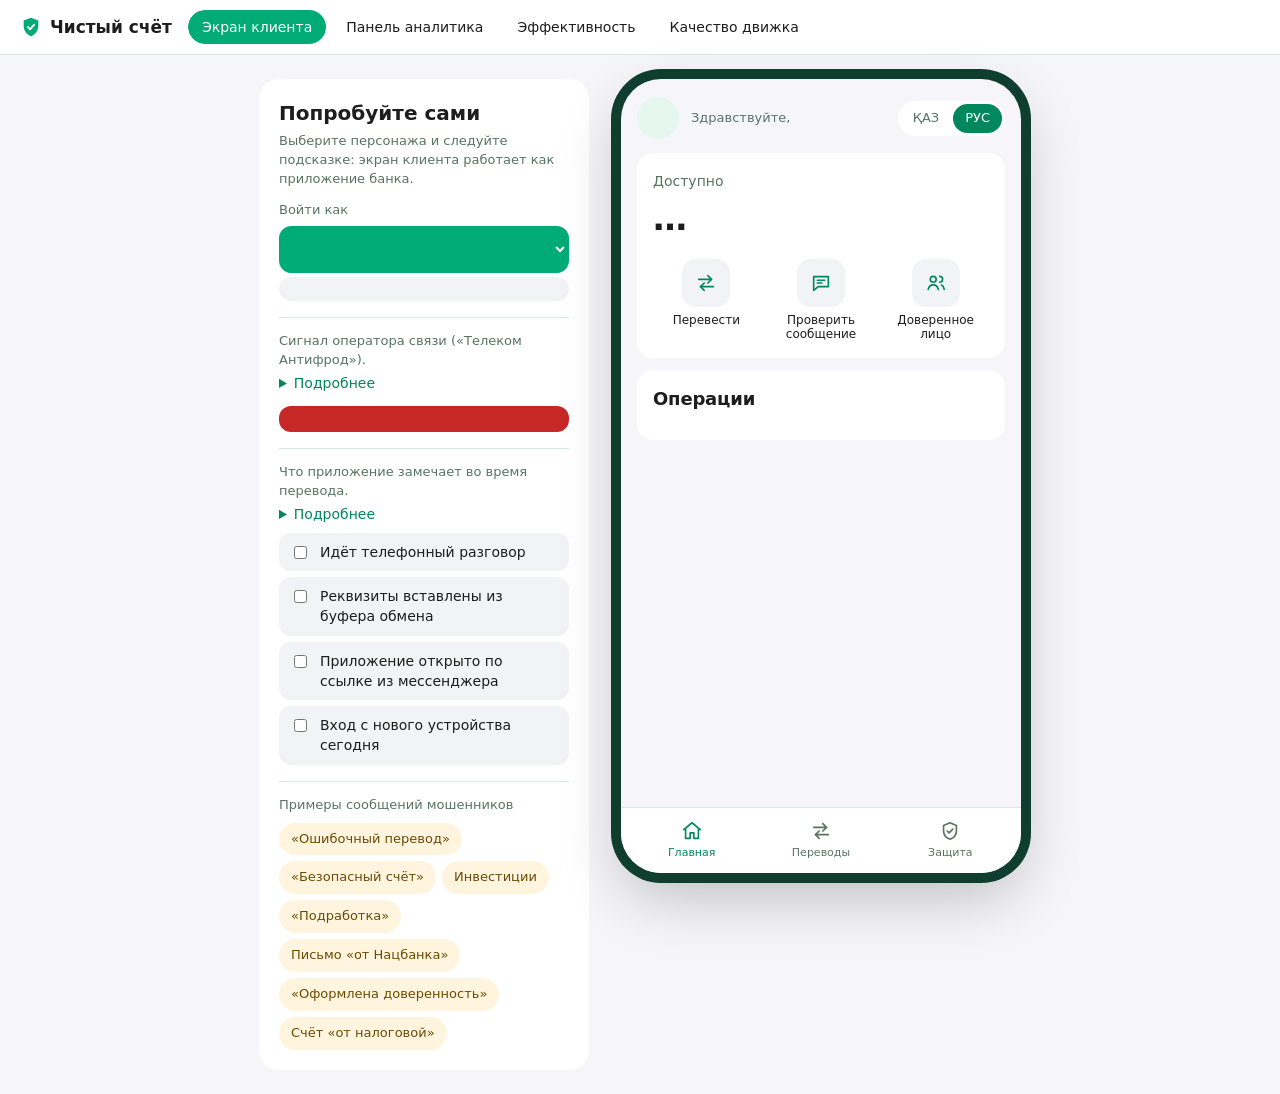
==== commit dba4572f: "Дизайн в стиле БЦК: свой шрифт, серый фон, рабочий стиль панели сотрудника - Шрифт Roboto Flex с наш" ====
--- a/app/static/index.html
+++ b/app/static/index.html
@@ -4,10 +4,13 @@
 <meta charset="utf-8">
 <meta name="viewport" content="width=device-width, initial-scale=1">
 <link rel="icon" href="data:image/svg+xml,%3Csvg xmlns='http://www.w3.org/2000/svg' viewBox='0 0 24 24'%3E%3Cpath d='M12 2 4 5v6c0 5 3.4 9.4 8 11 4.6-1.6 8-6 8-11V5z' fill='%2300ab75'/%3E%3Cpath d='m8.5 12 2.5 2.5 4.5-5' fill='none' stroke='%23fff' stroke-width='2' stroke-linecap='round' stroke-linejoin='round'/%3E%3C/svg%3E">
+<link rel="preload" href="/fonts/roboto-flex-cyrillic.woff2" as="font" type="font/woff2" crossorigin>
+<link rel="preload" href="/fonts/roboto-flex-latin.woff2" as="font" type="font/woff2" crossorigin>
+<link rel="stylesheet" href="/fonts/fonts.css">
 <title>Чистый счёт</title>
 <style>
   /* Цвета и формы как в приложении bcc.kz: светлый мятный фон, белые карточки, зелёный акцент. */
-  :root { --bg:#fff; --card:#fff; --ink:#1d1d1e; --ink2:#00875c; --muted:#587366; --line:#d6eadf; --fill:#e6f3ed;
+  :root { --bg:#f5f5fa; --card:#fff; --ink:#1d1d1e; --ink2:#00875c; --muted:#587366; --line:#d6eadf; --fill:#f2f3f7;
           --brand:#00ab75; --brand-ink:#00875c; --brand-bg:#e6f7f0;
           --warn:#c62828; --warn-bg:#fdeeee; --amber:#6b4a00; --amber-bg:#fff5df; --blue:#1f3a8a; --blue-bg:#eef2fd;
           --ok:#00875c; --ok-bg:#e6f7f0; }
@@ -22,7 +25,7 @@
   select, input { width:100%; padding:12px 14px; border:1px solid transparent; border-radius:12px; background:var(--fill); }
   select:focus, input:focus, textarea:focus { outline:none; border-color:var(--brand); background:#fff; }
   header select { width:auto; max-width:62%; padding:8px 12px; font-size:14px; font-weight:500; background:#fff; border-radius:20px; }
-  .card { background:var(--card); border:1px solid #d6eadf; border-radius:16px; padding:16px; margin-bottom:12px; }
+  .card { background:var(--card); border:0; border-radius:16px; padding:16px; margin-bottom:12px; }
   .balance { font-size:32px; font-weight:700; letter-spacing:-.02em; font-variant-numeric:tabular-nums; margin:2px 0; }
   .muted { color:var(--muted); font-size:14px; }
   h2 { font-size:18px; font-weight:700; margin:0 0 12px; letter-spacing:-.01em; }
@@ -83,7 +86,7 @@
   .tag.warn { background:var(--amber-bg); color:var(--amber); }
   .confirm { margin-top:6px; font-size:14px; }
   .confirm button { width:auto; padding:7px 12px; font-size:14px; margin:6px 6px 0 0; }
-  .langs { display:flex; gap:2px; background:var(--line); border-radius:20px; padding:3px; }
+  .langs { display:flex; gap:2px; background:#fff; border-radius:20px; padding:3px; }
   .langs button { width:auto; padding:5px 12px; font-size:13px; font-weight:500; border-radius:16px; background:none; color:var(--muted); }
   .langs button[aria-pressed="true"] { background:var(--ink2); color:#fff; }
   .demo { border:1px dashed #b9dccb; border-radius:16px; padding:14px; margin-top:4px; }
@@ -122,11 +125,11 @@
   .examples button.soft { background:var(--amber-bg); color:var(--amber); }
   .examples button.soft:hover { background:#ffeec2; }
   /* Раскладка: слева подсказки для показа, справа телефон с экраном клиента. */
-  body { background:#fff; }
+  body { background:var(--bg); }
   .app { display:flex; gap:32px; justify-content:center; align-items:flex-start; padding:24px; }
   .demo-panel { width:330px; flex:none; position:sticky; top:24px; }
   .demo-toggle { display:none; }
-  .demo-body { background:#fff; border:1px solid #d6eadf; border-radius:20px; padding:20px; }
+  .demo-body { background:#fff; border:0; border-radius:20px; padding:20px; }
   .demo-title { font-size:20px; font-weight:700; margin-bottom:4px; }
   .demo-body .muted { font-size:13px; }
   .demo-body p { margin:4px 0 0; }
@@ -157,9 +160,9 @@
   .quick { display:grid; grid-template-columns:repeat(3, 1fr); gap:8px; margin-top:16px; }
   .quick button { background:none; padding:0; display:flex; flex-direction:column; align-items:center; gap:6px;
                   font-size:12px; font-weight:500; color:var(--ink); line-height:1.2; }
-  .quick .ic { width:48px; height:48px; border-radius:14px; background:var(--brand-bg); color:var(--brand-ink);
+  .quick .ic { width:48px; height:48px; border-radius:14px; background:var(--fill); color:var(--brand-ink);
                display:flex; align-items:center; justify-content:center; }
-  .quick button:hover .ic { background:#d5f1e6; }
+  .quick button:hover .ic { background:#e7e9f0; }
   svg.i { width:22px; height:22px; fill:none; stroke:currentColor; stroke-width:1.8; stroke-linecap:round; stroke-linejoin:round; }
   .tabbar { display:flex; background:#fff; border-top:1px solid var(--line); padding:6px 6px 12px; flex:none; }
   .tabbar button { flex:1; background:none; padding:6px 0 0; display:flex; flex-direction:column; align-items:center; gap:3px;
@@ -198,7 +201,7 @@
   .brief > p:first-child { margin-top:0; }
   .brief > p { margin-bottom:4px; }
   /* Вкладки «Переводы» и «Защита» — аккордеон: открыта одна карточка, у остальных видны заголовок и строка о том, что внутри. */
-  .acc { background:#fff; border:1px solid #d6eadf; border-radius:16px; margin-bottom:12px; }
+  .acc { background:#fff; border:0; border-radius:16px; margin-bottom:12px; }
   .acc:not(:has(> .acc-item > .card:not([hidden]))) { display:none; }
   .acc-item + .acc-item { border-top:1px solid var(--line); }
   .acc-item:has(> .card[hidden]) { display:none; }
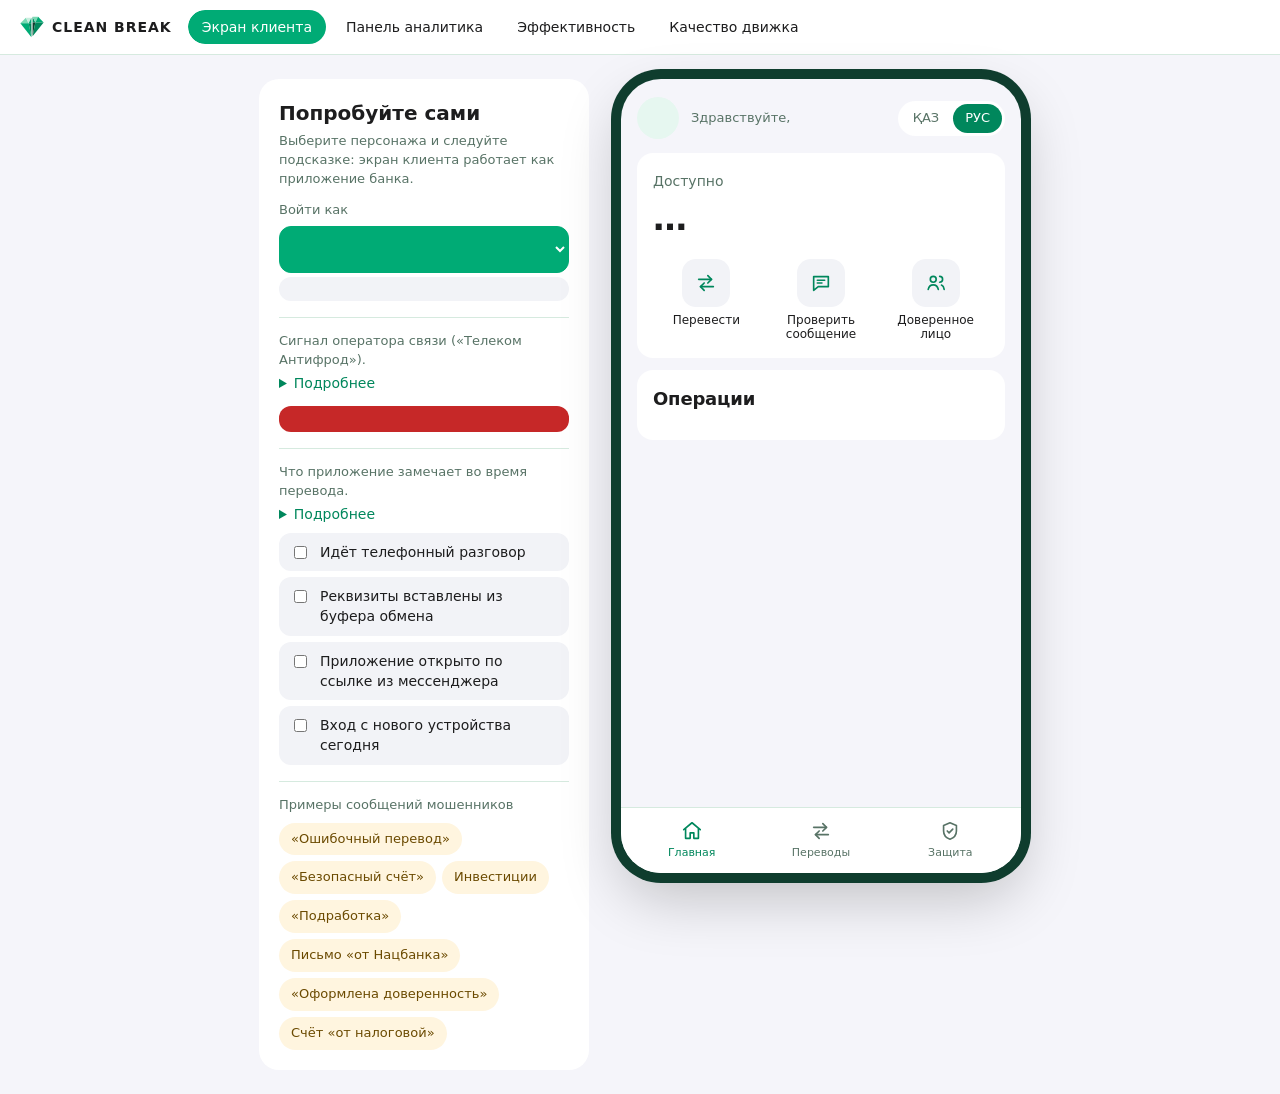
==== commit d06801b0: "Новое название Clean Break, фраза и логотип-кристалл - «Чистый счёт» → Clean Break: шапки и вкладки " ====
--- a/app/static/index.html
+++ b/app/static/index.html
@@ -3,11 +3,11 @@
 <head>
 <meta charset="utf-8">
 <meta name="viewport" content="width=device-width, initial-scale=1">
-<link rel="icon" href="data:image/svg+xml,%3Csvg xmlns='http://www.w3.org/2000/svg' viewBox='0 0 24 24'%3E%3Cpath d='M12 2 4 5v6c0 5 3.4 9.4 8 11 4.6-1.6 8-6 8-11V5z' fill='%2300ab75'/%3E%3Cpath d='m8.5 12 2.5 2.5 4.5-5' fill='none' stroke='%23fff' stroke-width='2' stroke-linecap='round' stroke-linejoin='round'/%3E%3C/svg%3E">
+<link rel="icon" href="data:image/svg+xml,%3Csvg xmlns='http://www.w3.org/2000/svg' viewBox='7.25 8 52 52'%3E%3Cpath d='M8 26 20 14l6 12z' fill='%237ad9b4'/%3E%3Cpath d='M20 14h12l-6 12z' fill='%23c9eedf'/%3E%3Cpath d='M26 26l6-12v12z' fill='%2300ab75'/%3E%3Cpath d='M8 26h18l6 30z' fill='%2300ab75'/%3E%3Cpath d='M26 26h6v30z' fill='%2300875c'/%3E%3Cg transform='translate(2.5 -2)'%3E%3Cpath d='M32 14l6 12h-6z' fill='%2300875c'/%3E%3Cpath d='M32 14h12l-6 12z' fill='%237ad9b4'/%3E%3Cpath d='M44 14l12 12H38z' fill='%2300ab75'/%3E%3Cpath d='M32 26h6L32 56z' fill='%230f3d2e'/%3E%3Cpath d='M38 26h18L32 56z' fill='%2300875c'/%3E%3C/g%3E%3C/svg%3E">
 <link rel="preload" href="/fonts/roboto-flex-cyrillic.woff2" as="font" type="font/woff2" crossorigin>
 <link rel="preload" href="/fonts/roboto-flex-latin.woff2" as="font" type="font/woff2" crossorigin>
 <link rel="stylesheet" href="/fonts/fonts.css">
-<title>Чистый счёт</title>
+<title>Clean Break</title>
 <style>
   /* Цвета и формы как в приложении bcc.kz: светлый мятный фон, белые карточки, зелёный акцент. */
   :root { --bg:#f5f5fa; --card:#fff; --ink:#1d1d1e; --ink2:#00875c; --muted:#587366; --line:#d6eadf; --fill:#f2f3f7;
@@ -231,9 +231,9 @@
   }
   /* Общее верхнее меню: четыре страницы проекта, текущая выделена. */
   .topbar { display:flex; justify-content:flex-start; align-items:center; gap:16px; flex-wrap:wrap; padding:10px 20px; background:#fff; border-bottom:1px solid #d6eadf; }
-  .topbar .brand { font-weight:700; font-size:17px; color:#1d1d1e; text-decoration:none; white-space:nowrap;
+  .topbar .brand { font-weight:700; font-size:14px; letter-spacing:.07em; text-transform:uppercase; color:#1d1d1e; text-decoration:none; white-space:nowrap;
                    display:inline-flex; align-items:center; gap:8px; }
-  .topbar .brand .logo { width:22px; height:22px; flex:none; }
+  .topbar .brand .logo { width:24px; height:24px; flex:none; }
   .pages { display:flex; gap:6px; background:none; border-radius:20px; padding:0; overflow-x:auto; scrollbar-width:none; }
   .pages::-webkit-scrollbar { display:none; }
   .pages a { padding:7px 14px; border-radius:17px; border:0; background:none; font-size:14px; font-weight:500; color:#1d1d1e; text-decoration:none; white-space:nowrap; margin:0; }
@@ -248,7 +248,7 @@
 </style>
 </head>
 <body>
-<header class="topbar"><a class="brand" href="/"><svg class="logo" viewBox="0 0 24 24" aria-hidden="true"><path d="M12 2 4 5v6c0 5 3.4 9.4 8 11 4.6-1.6 8-6 8-11V5z" fill="#00ab75"/><path d="m8.5 12 2.5 2.5 4.5-5" fill="none" stroke="#fff" stroke-width="2" stroke-linecap="round" stroke-linejoin="round"/></svg><span data-t="app">Чистый счёт</span></a>
+<header class="topbar"><a class="brand" href="/"><svg class="logo" viewBox="7.25 8 52 52" aria-hidden="true"><path d="M8 26 20 14l6 12z" fill="#7ad9b4"/><path d="M20 14h12l-6 12z" fill="#c9eedf"/><path d="M26 26l6-12v12z" fill="#00ab75"/><path d="M8 26h18l6 30z" fill="#00ab75"/><path d="M26 26h6v30z" fill="#00875c"/><g transform="translate(2.5 -2)"><path d="M32 14l6 12h-6z" fill="#00875c"/><path d="M32 14h12l-6 12z" fill="#7ad9b4"/><path d="M44 14l12 12H38z" fill="#00ab75"/><path d="M32 26h6L32 56z" fill="#0f3d2e"/><path d="M38 26h18L32 56z" fill="#00875c"/></g></svg><span data-t="app">Clean Break</span></a>
   <nav class="pages" aria-label="Страницы проекта"><a href="/client" aria-current="page" data-t="navClient">Экран клиента</a><a href="/analyst" data-t="navStaff">Панель аналитика</a><a href="/analyst/stats" data-t="navStats">Эффективность</a><a href="/quality" data-t="navQuality">Качество движка</a></nav></header>
 <div class="app">
   <aside class="demo-panel" id="demoPanel">
@@ -436,7 +436,7 @@
 <script>
 // Тексты экрана на русском и казахском. Казахский стоит вычитать носителю языка перед показом.
 const T = {
-  app: ['Чистый счёт', 'Таза шот'],
+  app: ['Clean Break', 'Clean Break'],
   hello: ['Здравствуйте,', 'Сәлеметсіз бе,'],
   navClient: ['Экран клиента', 'Клиент экраны'],
   navStaff: ['Панель аналитика', 'Талдаушы панелі'],
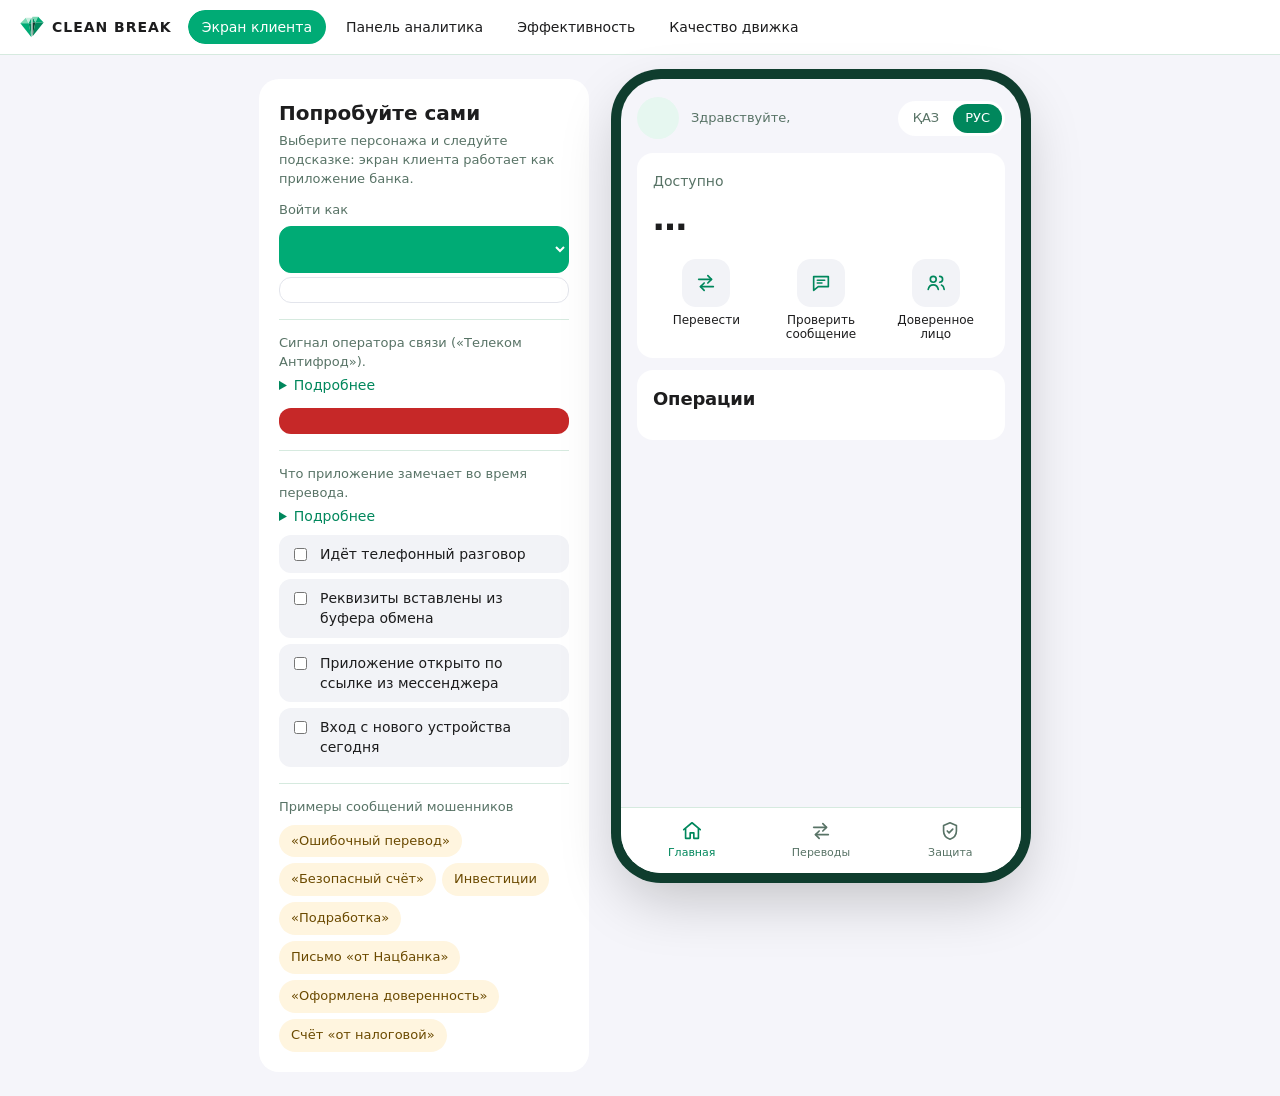
==== commit 7f931b58: "Подсказка к персонажу — белая с тонкой рамкой - Панель «Попробуйте сами»: подсказка под выбором перс" ====
--- a/app/static/index.html
+++ b/app/static/index.html
@@ -133,7 +133,7 @@
   .demo-title { font-size:20px; font-weight:700; margin-bottom:4px; }
   .demo-body .muted { font-size:13px; }
   .demo-body p { margin:4px 0 0; }
-  .hint { background:var(--fill); color:var(--ink); border-radius:12px; padding:12px 14px; font-size:14px; margin:10px 0 0; }
+  .hint { background:#fff; border:1px solid #e3e5ec; color:var(--ink); border-radius:12px; padding:12px 14px; font-size:14px; margin:10px 0 0; }
   .hint b { display:block; margin-bottom:4px; }
   .hint p { margin:0; }
   .hint ul { margin:6px 0 0; padding-left:18px; }
